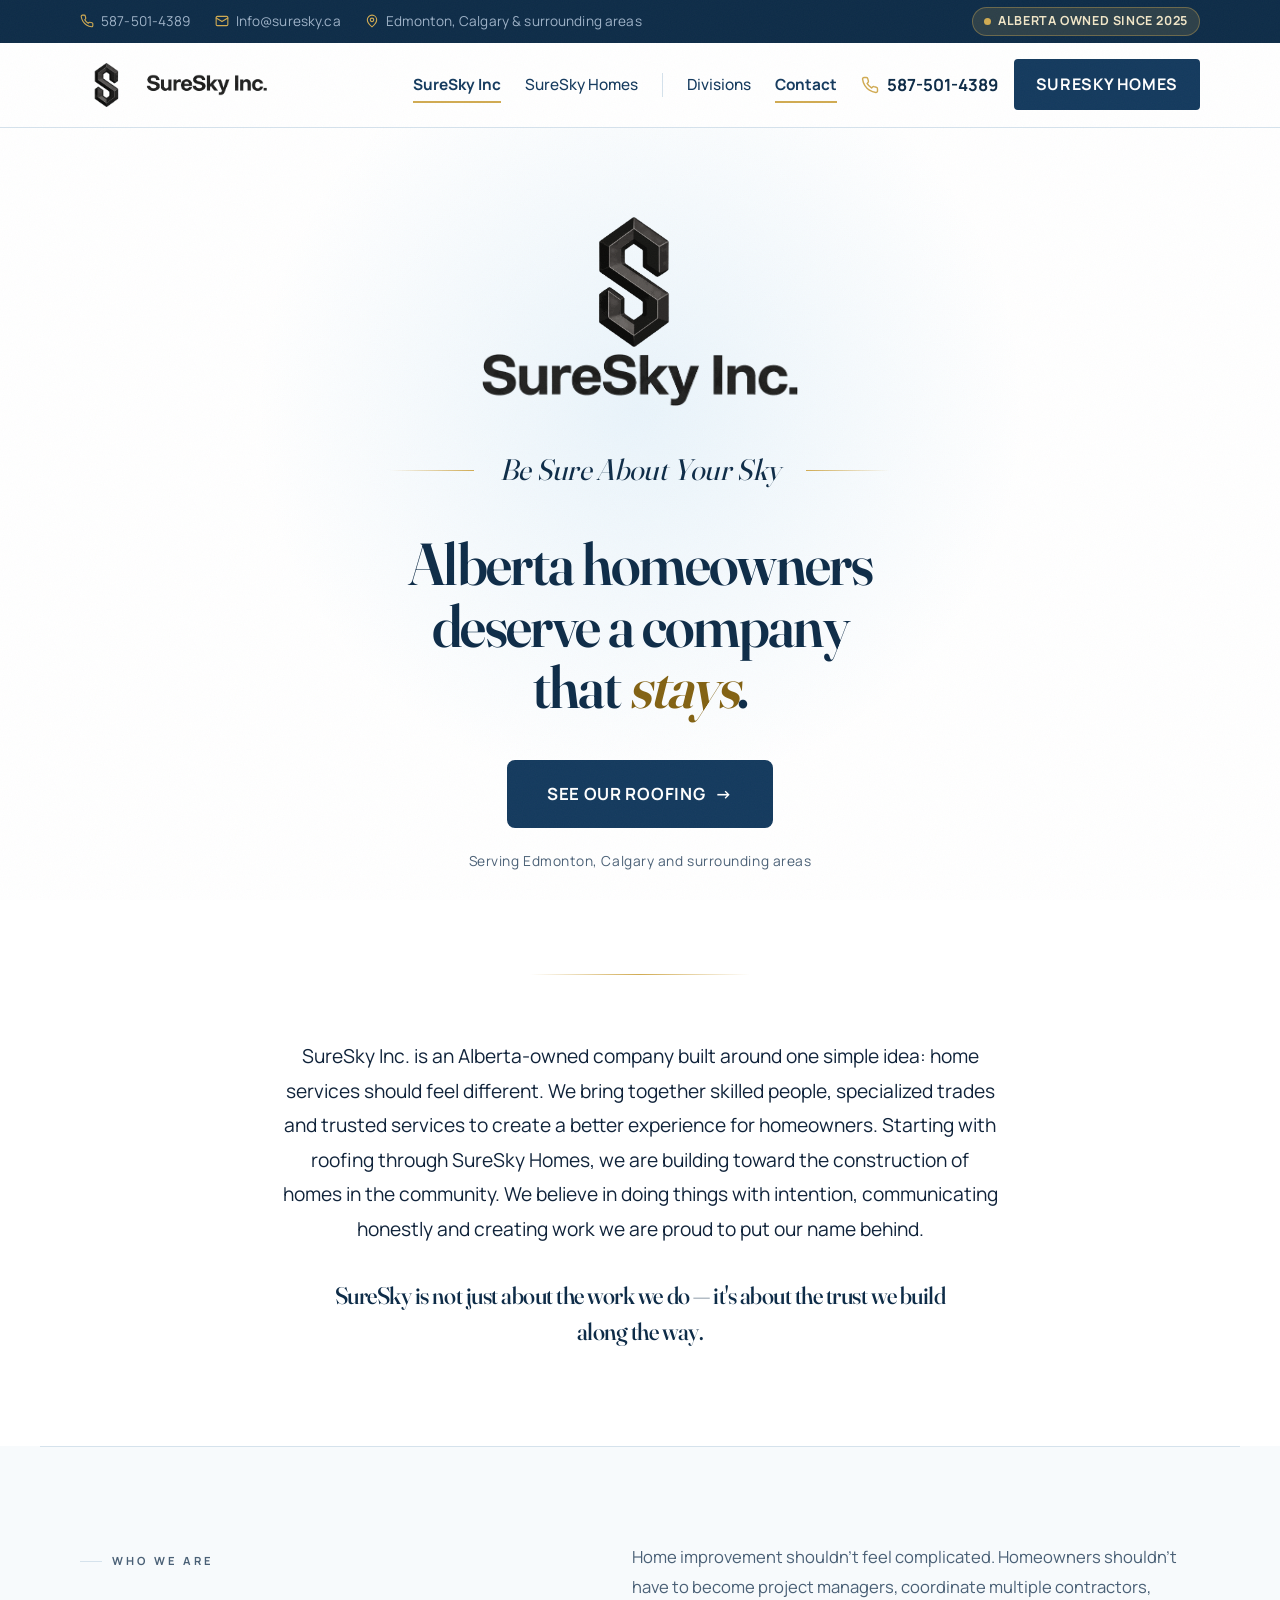
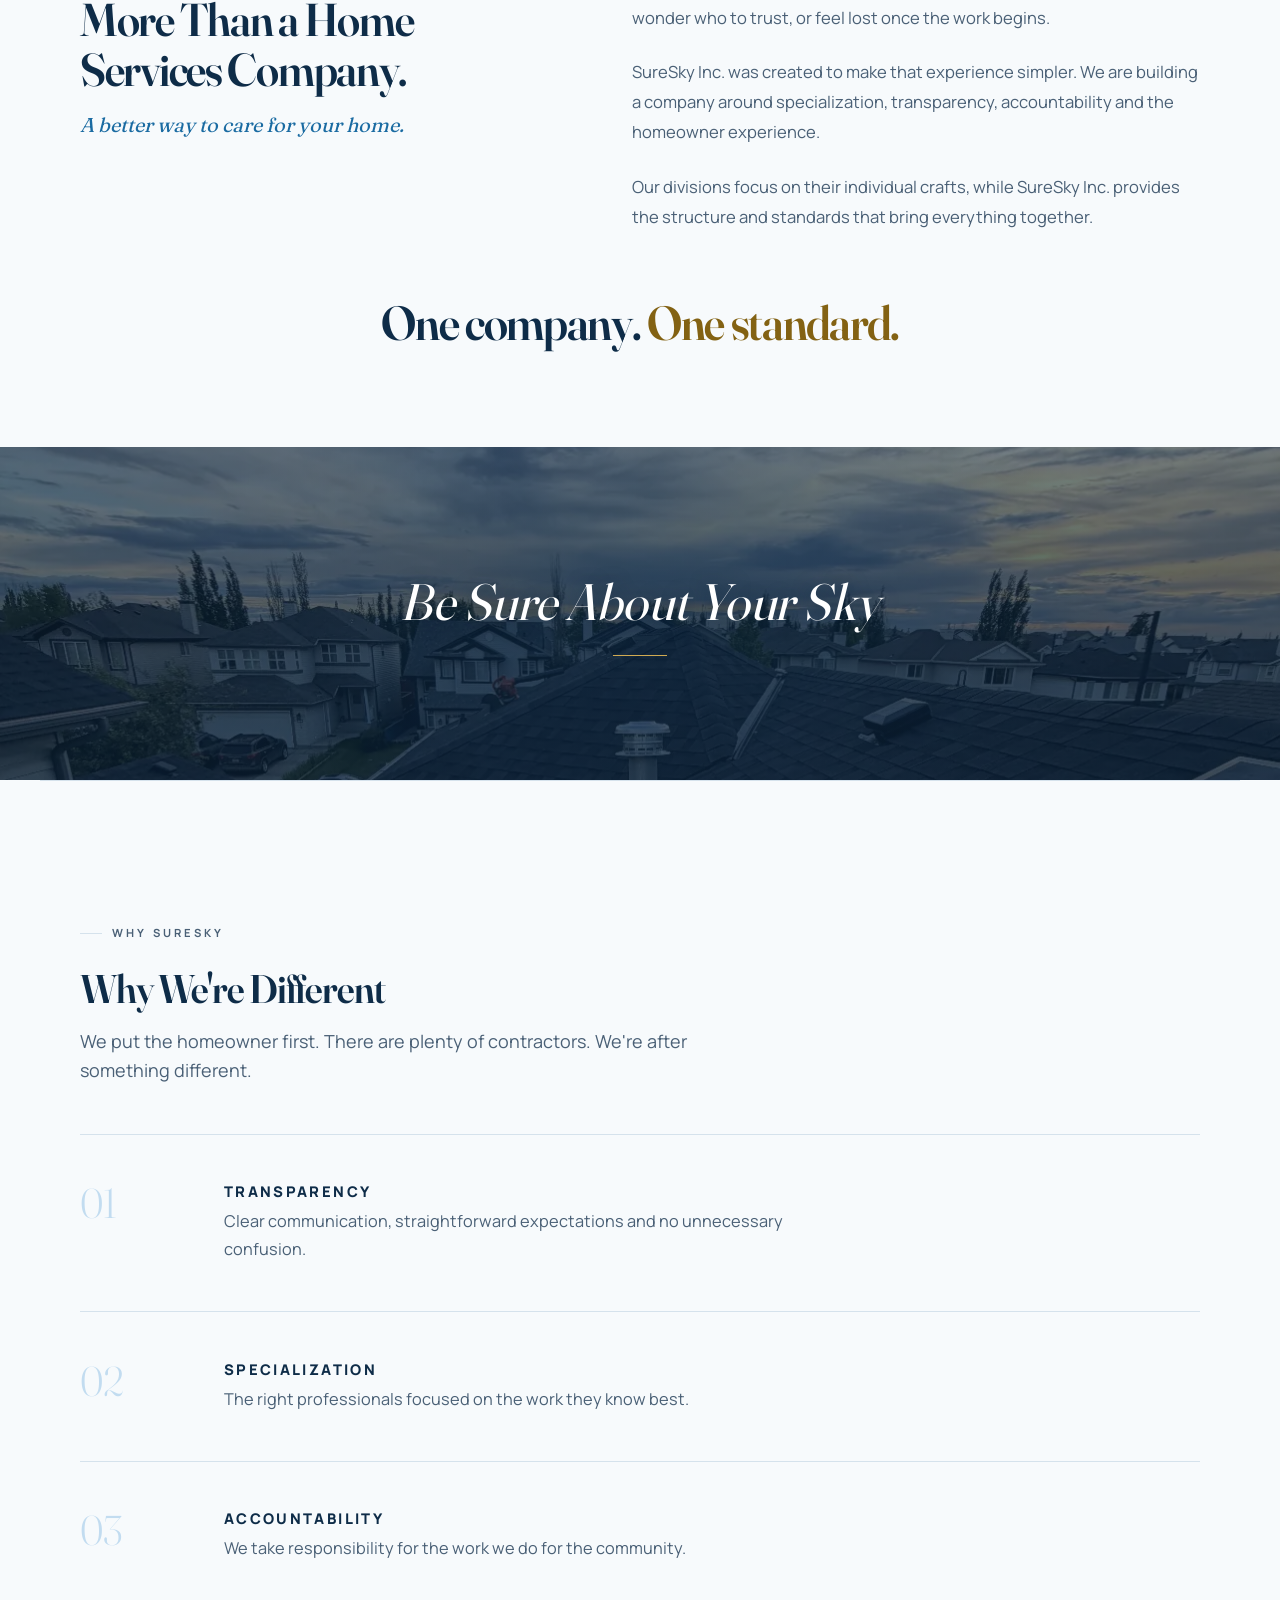
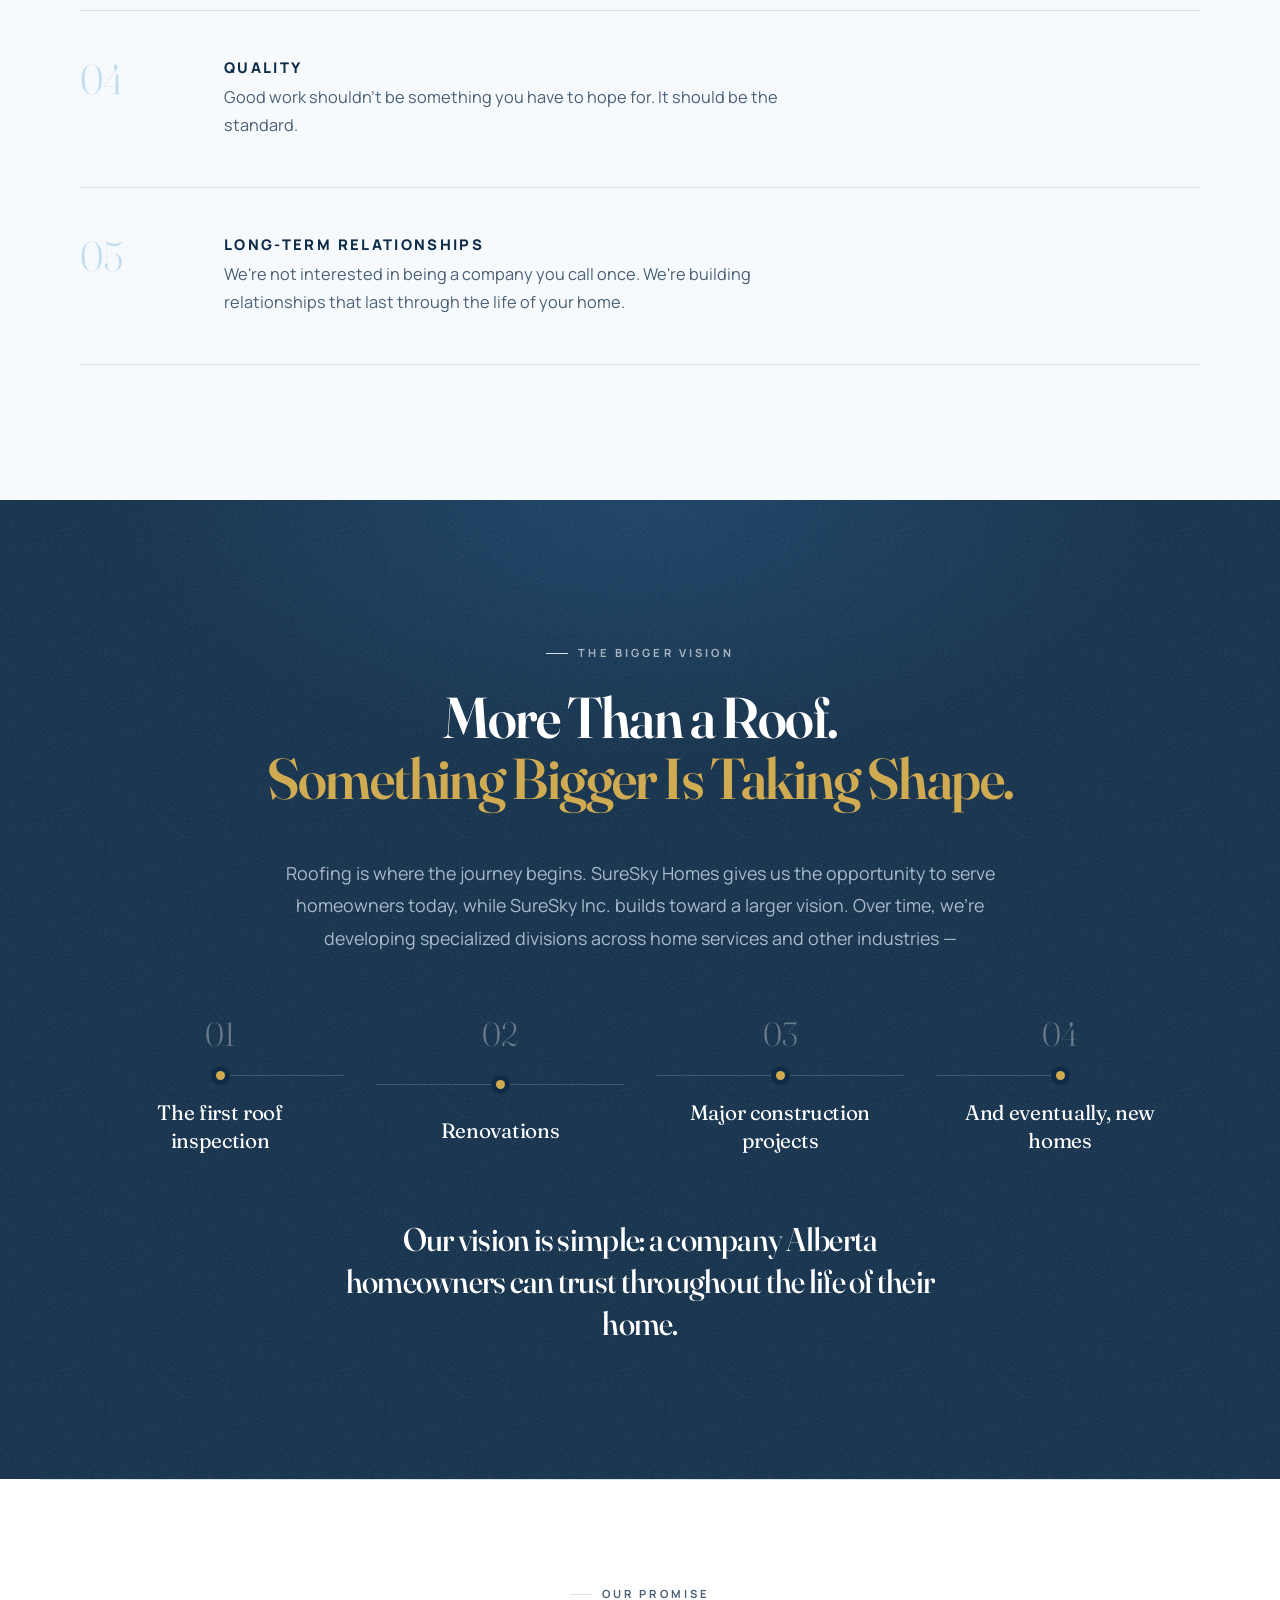
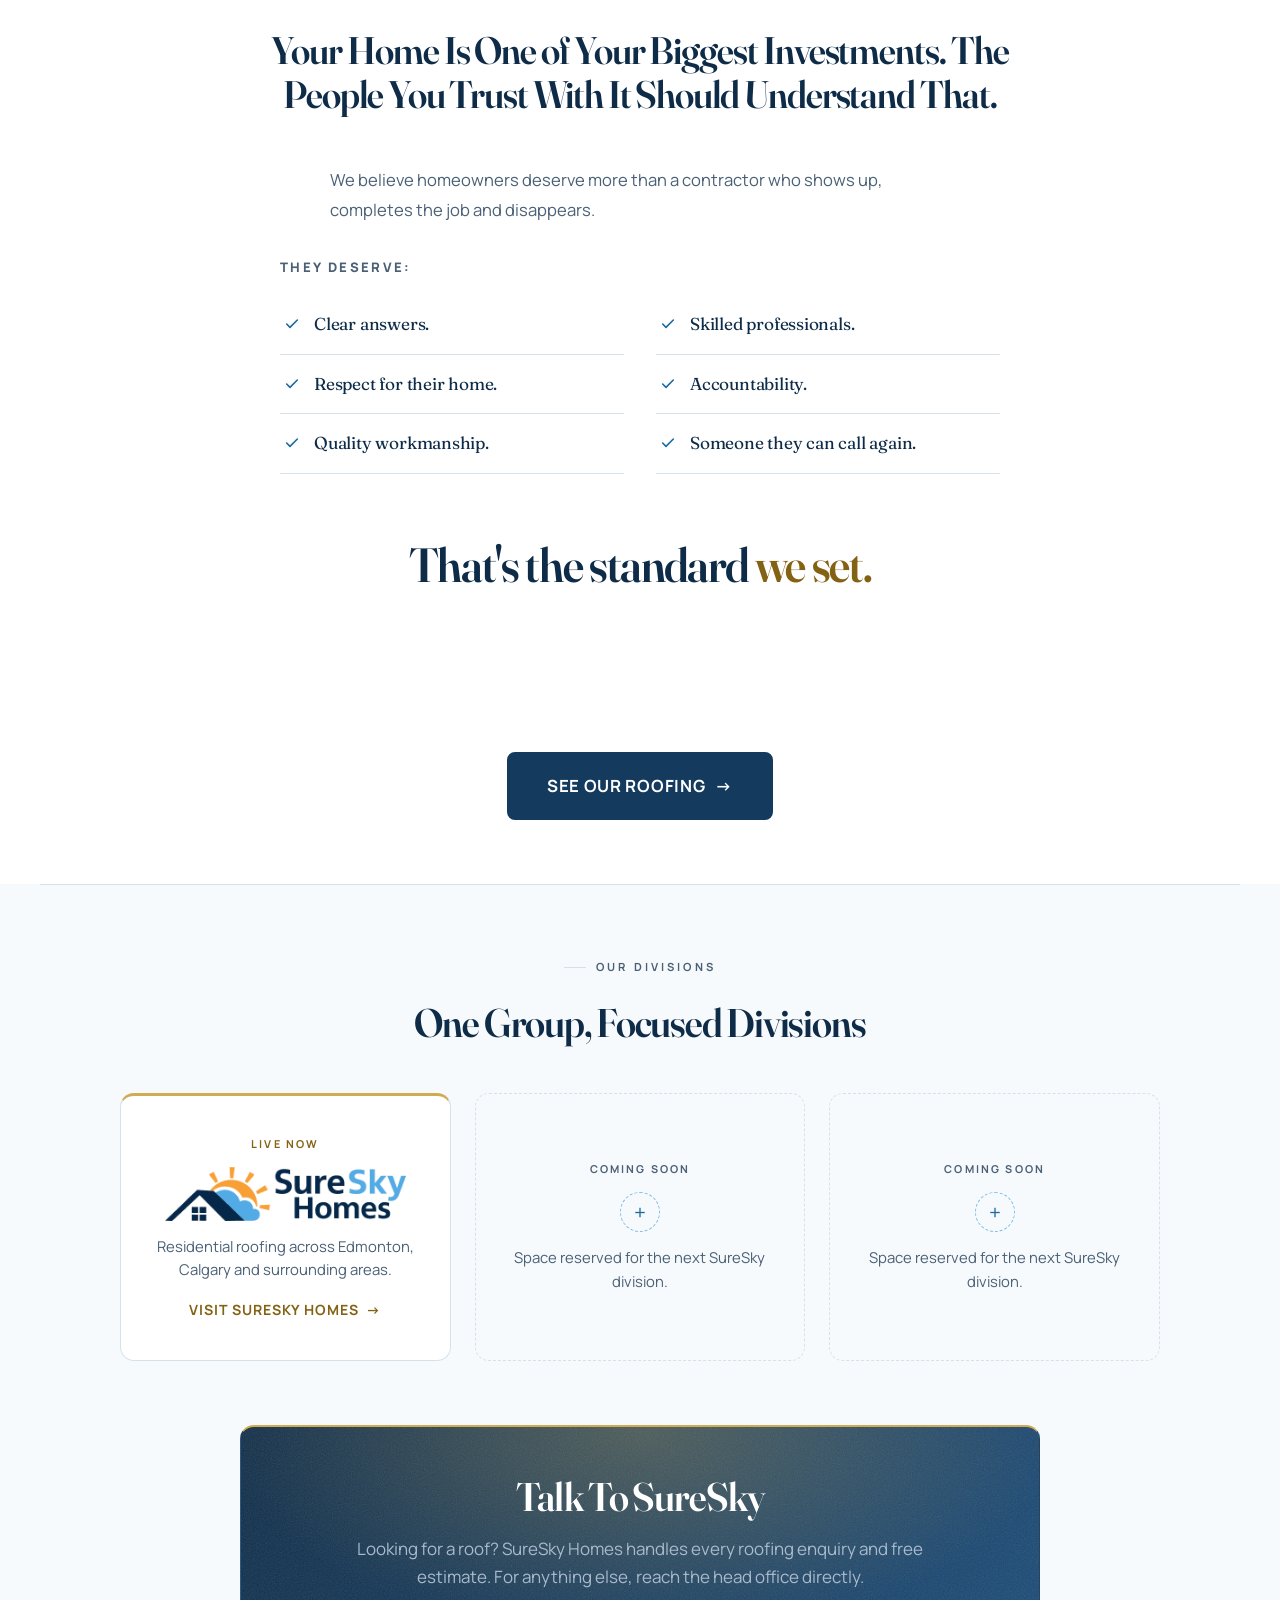
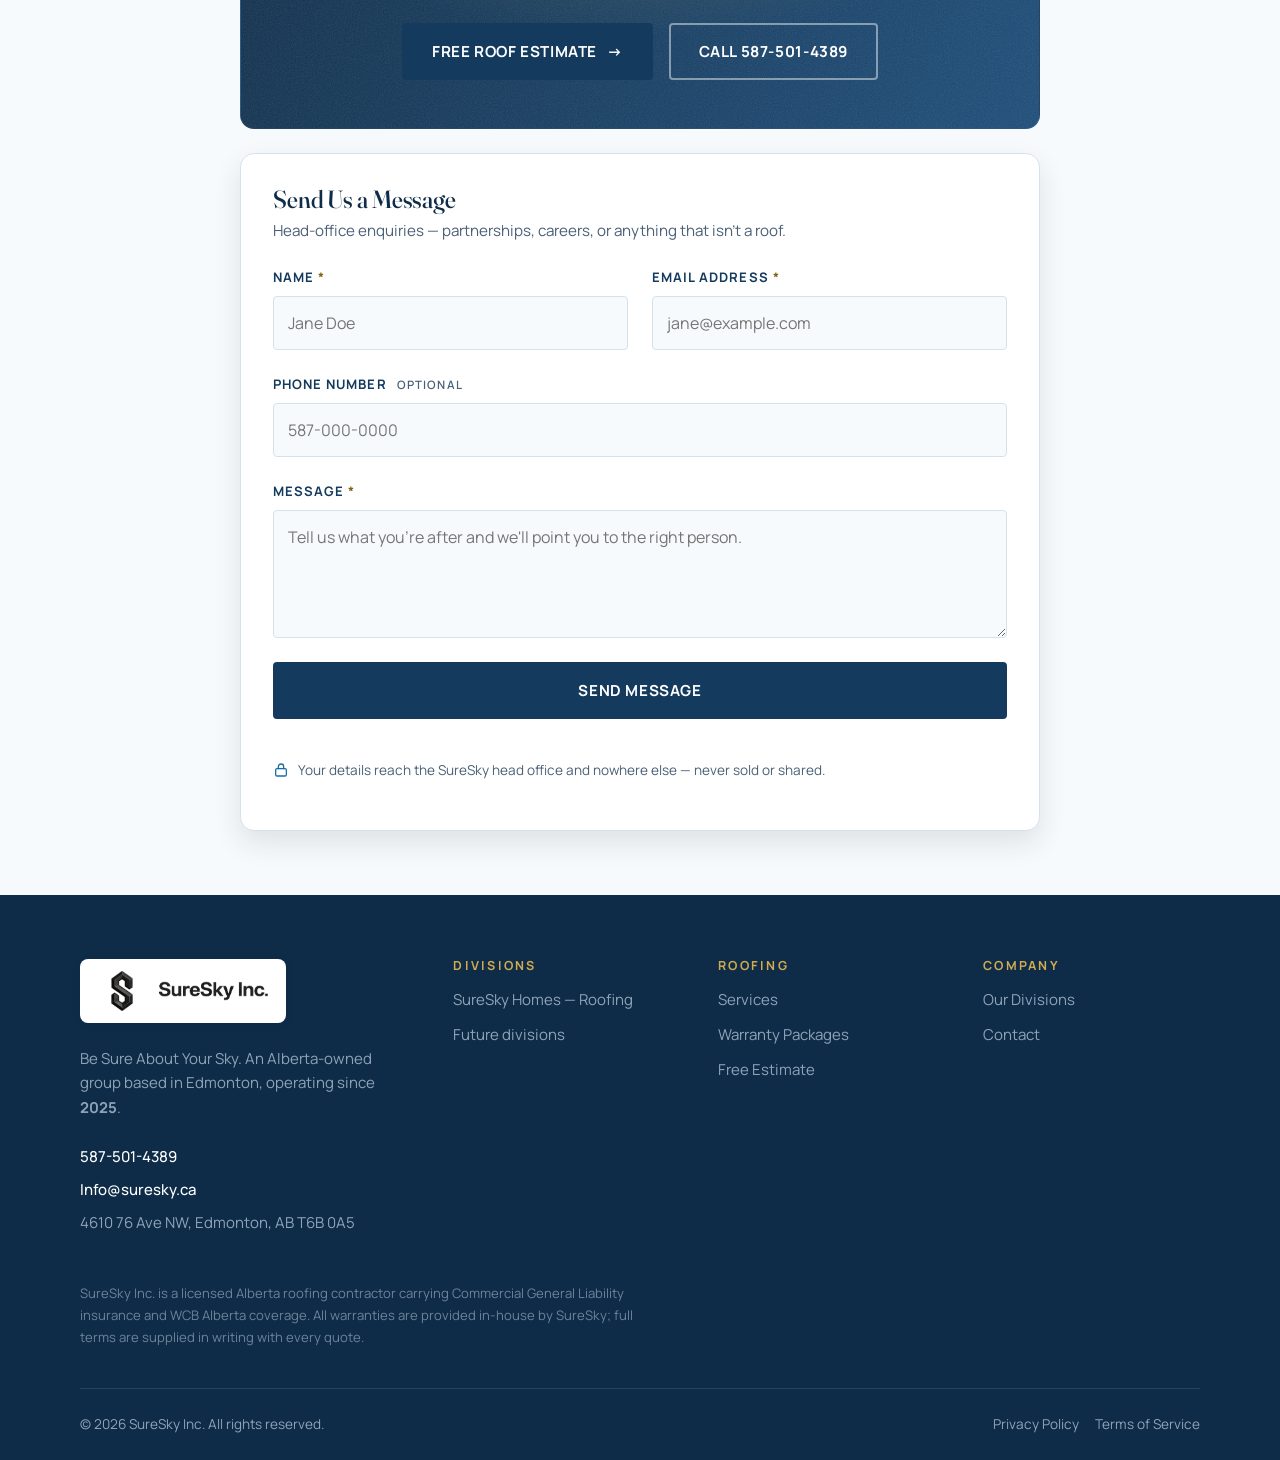
==== index.html @ 5a26cee9 "Add a brand splash on page load A logo that fades in and back out over the top of each page: the Hom" ====
<!DOCTYPE html>
<html lang="en-CA">
<head>
<meta charset="utf-8">
<meta name="viewport" content="width=device-width, initial-scale=1">
<title>SureSky Inc. | Be Sure About Your Sky</title>
<meta name="description" content="SureSky Inc. is an Alberta-owned group based in Edmonton. Our residential roofing division, SureSky Homes, serves Edmonton, Calgary and surrounding areas.">
<meta name="robots" content="index, follow, max-image-preview:large">
<link rel="canonical" href="https://suresky.ca/">

<!-- Open Graph -->
<meta property="og:type" content="website">
<meta property="og:site_name" content="SureSky Inc.">
<meta property="og:title" content="SureSky Inc. | Be Sure About Your Sky">
<meta property="og:description" content="An Alberta-owned group based in Edmonton. Roofing delivered through our division, SureSky Homes.">
<meta property="og:url" content="https://suresky.ca/">
<meta property="og:locale" content="en_CA">
<meta property="og:image" content="https://suresky.ca/assets/og-inc.png">
<meta property="og:image:width" content="1200">
<meta property="og:image:height" content="630">
<meta property="og:image:alt" content="SureSky Inc. — Be Sure About Your Sky">
<meta name="twitter:card" content="summary_large_image">
<meta name="twitter:image" content="https://suresky.ca/assets/og-inc.png">
<meta name="theme-color" content="#143A5E">

<link rel="icon" type="image/png" sizes="32x32" href="assets/favicon-inc-32.png">
<link rel="apple-touch-icon" sizes="180x180" href="assets/favicon-inc-180.png">

<link rel="preload" href="assets/fonts/Manrope-Variable.woff2" as="font" type="font/woff2" crossorigin>
<link rel="preload" href="assets/fonts/Fraunces-Variable.woff2" as="font" type="font/woff2" crossorigin>
<link rel="stylesheet" href="styles.css?v=20260806b">

<script type="application/ld+json">
{
  "@context": "https://schema.org",
  "@type": "Organization",
  "@id": "https://suresky.ca/#organization",
  "name": "SureSky Inc.",
  "alternateName": "SureSky",
  "slogan": "Be Sure About Your Sky",
  "url": "https://suresky.ca/",
  "email": "Info@suresky.ca",
  "telephone": "+1-587-501-4389",
  "foundingDate": "2025",
  "areaServed": { "@type": "State", "name": "Alberta" },
  "address": {
    "@type": "PostalAddress",
    "streetAddress": "4610 76 Ave NW",
    "addressLocality": "Edmonton",
    "addressRegion": "AB",
    "postalCode": "T6B 0A5",
    "addressCountry": "CA"
  },
  "subOrganization": {
    "@type": "RoofingContractor",
    "name": "SureSky Homes",
    "url": "https://suresky.ca/homes.html",
    "description": "Residential roofing division of SureSky Inc., serving Edmonton, Calgary and surrounding areas."
  }
}
</script>
</head>

<body class="page-inc">

<!-- Page splash — white to match the hero this page opens on. CSS-only and
     self-clearing; see "18d. PAGE SPLASH" in styles.css. -->
<div class="splash" aria-hidden="true">
  <img class="splash__logo" src="assets/logo-suresky-inc.png"
       alt="" width="1022" height="240" fetchpriority="high" decoding="async">
</div>

<a class="skip-link" href="#main">Skip to main content</a>

<!-- ============================================================
     ICON SPRITE
     ============================================================ -->
<svg width="0" height="0" style="position:absolute" aria-hidden="true" focusable="false">
  <symbol id="i-phone" viewBox="0 0 24 24" fill="none" stroke="currentColor" stroke-width="1.9" stroke-linecap="round" stroke-linejoin="round"><path d="M22 16.9v3a2 2 0 0 1-2.2 2 19.8 19.8 0 0 1-8.6-3.1 19.5 19.5 0 0 1-6-6A19.8 19.8 0 0 1 2.1 4.2 2 2 0 0 1 4.1 2h3a2 2 0 0 1 2 1.7c.1 1 .4 1.9.7 2.8a2 2 0 0 1-.5 2.1L8.1 9.9a16 16 0 0 0 6 6l1.3-1.3a2 2 0 0 1 2.1-.4c.9.3 1.8.6 2.8.7a2 2 0 0 1 1.7 2z"/></symbol>
  <symbol id="i-mail" viewBox="0 0 24 24" fill="none" stroke="currentColor" stroke-width="1.9" stroke-linecap="round" stroke-linejoin="round"><rect x="2" y="4" width="20" height="16" rx="2"/><path d="m2 7 10 6 10-6"/></symbol>
  <symbol id="i-pin" viewBox="0 0 24 24" fill="none" stroke="currentColor" stroke-width="1.9" stroke-linecap="round" stroke-linejoin="round"><path d="M20 10c0 6-8 12-8 12s-8-6-8-12a8 8 0 0 1 16 0z"/><circle cx="12" cy="10" r="3"/></symbol>
  <symbol id="i-check" viewBox="0 0 24 24" fill="none" stroke="currentColor" stroke-width="2.4" stroke-linecap="round" stroke-linejoin="round"><path d="m20 6-11 11-5-5"/></symbol>
  <symbol id="i-alert" viewBox="0 0 24 24" fill="none" stroke="currentColor" stroke-width="1.9" stroke-linecap="round" stroke-linejoin="round"><path d="M10.3 3.9 1.9 18a2 2 0 0 0 1.7 3h16.8a2 2 0 0 0 1.7-3L13.7 3.9a2 2 0 0 0-3.4 0z"/><path d="M12 9v4M12 17h.01"/></symbol>
  <symbol id="i-lock" viewBox="0 0 24 24" fill="none" stroke="currentColor" stroke-width="1.9" stroke-linecap="round" stroke-linejoin="round"><rect x="4" y="10" width="16" height="11" rx="2"/><path d="M8 10V7a4 4 0 0 1 8 0v3"/></symbol>
</svg>

<!-- ============================================================
     TOP UTILITY BAR
     ============================================================ -->
<div class="topbar">
  <div class="container topbar__inner">
    <div class="topbar__list">
      <a class="topbar__item" href="tel:+15875014389">
        <svg aria-hidden="true"><use href="#i-phone"></use></svg>
        <span>587-501-4389</span>
      </a>
      <a class="topbar__item topbar__item--hours" href="mailto:Info@suresky.ca">
        <svg aria-hidden="true"><use href="#i-mail"></use></svg>
        Info@suresky.ca
      </a>
      <span class="topbar__item topbar__item--areas">
        <svg aria-hidden="true"><use href="#i-pin"></use></svg>
        Edmonton, Calgary &amp; surrounding areas
      </span>
    </div>
    <span class="topbar__badge">
      <span class="topbar__pulse"></span> Alberta Owned Since 2025
    </span>
  </div>
</div>

<!-- ============================================================
     STICKY HEADER — nav kept consistent with SureSky Homes
     ============================================================ -->
<header class="site-header" id="siteHeader">
  <div class="container nav">
    <a class="logo" href="index.html" aria-label="SureSky Inc — back to top">
      <img class="logo__img" src="assets/logo-suresky-inc.png"
           alt="SureSky Inc." width="1022" height="240"
           fetchpriority="high" decoding="async">
    </a>

    <nav class="nav__links" id="navLinks" aria-label="Main">
      <a class="nav__link is-active" href="index.html" aria-current="page">SureSky Inc</a>
      <a class="nav__link" href="homes.html">SureSky Homes</a>
      <span class="nav__divider" aria-hidden="true"></span>
      <a class="nav__link" href="#divisions">Divisions</a>
      <a class="nav__link" href="#contact">Contact</a>
      <a class="btn btn--sm" href="homes.html">SureSky Homes</a>
    </nav>

    <div class="nav__actions">
      <a class="nav__phone" href="tel:+15875014389">
        <svg aria-hidden="true"><use href="#i-phone"></use></svg>
        <span class="nav__phone-label">587-501-4389</span>
      </a>
      <a class="btn btn--sm btn--header" href="homes.html">SureSky Homes</a>
      <button class="nav__toggle" id="navToggle" aria-expanded="false" aria-controls="navLinks" aria-label="Toggle navigation menu">
        <span></span><span></span><span></span>
      </button>
    </div>
  </div>
</header>

<main id="main">

<!-- ============================================================
     HERO — large brand mark, tagline, one focal CTA
     ============================================================ -->
<section class="intro-hero">
  <div class="container intro-hero__inner">

    <span class="intro-hero__lockup">
      <img class="intro-hero__mark" src="assets/logo-suresky-inc-mark.png"
           alt="" width="512" height="393" fetchpriority="high" decoding="async">
      <img class="intro-hero__word" src="assets/logo-suresky-inc-wordmark.png"
           alt="SureSky Inc." width="657" height="110" fetchpriority="high" decoding="async">
    </span>

    <p class="motto"><span class="motto__text">Be Sure About Your Sky</span></p>

    <h1 class="intro-hero__title">Alberta homeowners deserve a company that <em>stays</em>.</h1>

    <p class="intro-hero__cta">
      <a class="btn btn--xl" href="homes.html">
        See Our Roofing
        <span class="btn__arrow" aria-hidden="true">&rarr;</span>
      </a>
    </p>

    <p class="intro-hero__note">Serving Edmonton, Calgary and surrounding areas</p>

  </div>
</section>

<!-- ============================================================
     MISSION — the lead-in statement, straight off the hero
     ============================================================ -->
<section class="section section--snug section--white mission">
  <div class="container container--narrow">
    <p class="mission__text reveal">
      SureSky Inc. is an Alberta-owned company built around one simple idea: home services
      should feel different. We bring together skilled people, specialized trades and trusted
      services to create a better experience for homeowners. Starting with roofing through
      SureSky Homes, we are building toward the construction of homes in the community. We
      believe in doing things with intention, communicating honestly and creating work we are
      proud to put our name behind.
    </p>
    <p class="mission__close reveal">
      SureSky is not just about the work we do — it's about the trust we build along the way.
    </p>
  </div>
</section>

<!-- ============================================================
     WHO WE ARE
     ============================================================ -->
<section class="section section--rule" id="about">
  <div class="container">

    <div class="split reveal">
      <div class="split__lead">
        <p class="eyebrow">Who We Are</p>
        <h2 class="dtitle">More Than a Home Services Company.</h2>
        <p class="split__sub">A better way to care for your home.</p>
      </div>

      <div class="split__body">
        <p>
          Home improvement shouldn't feel complicated. Homeowners shouldn't have to become
          project managers, coordinate multiple contractors, wonder who to trust, or feel lost
          once the work begins.
        </p>
        <p>
          SureSky Inc. was created to make that experience simpler. We are building a company
          around specialization, transparency, accountability and the homeowner experience.
        </p>
        <p>
          Our divisions focus on their individual crafts, while SureSky Inc. provides the
          structure and standards that bring everything together.
        </p>
      </div>
    </div>

    <p class="statement reveal">One company. <em>One standard.</em></p>
  </div>
</section>

<!-- ============================================================
     SKY BAND — full-bleed roofline photograph carrying the motto a second
     time. The navy veil over it both holds the motto legible and pulls the
     image into the site palette.
     ============================================================ -->
<section class="skyband" aria-labelledby="skyband-motto">
  <picture>
    <source srcset="assets/hero-roofline.webp" type="image/webp">
    <img class="skyband__img" src="assets/hero-roofline.jpg"
         alt="Asphalt shingle rooflines across an Alberta neighbourhood at sunset"
         width="1284" height="600" loading="lazy" decoding="async">
  </picture>
  <div class="skyband__veil" aria-hidden="true"></div>
  <p class="skyband__motto" id="skyband-motto">
    <span class="signature">Be Sure About Your Sky</span>
  </p>
</section>

<!-- ============================================================
     WHY SURESKY — five values as a numbered editorial list
     ============================================================ -->
<section class="section section--rule section--airy" id="why">
  <div class="container">
    <div class="section-head reveal">
      <p class="eyebrow">Why SureSky</p>
      <h2 class="dtitle">Why We're Different</h2>
      <p class="lead">
        We put the homeowner first. There are plenty of contractors. We're after something
        different.
      </p>
    </div>

    <ol class="vlist">
      <li class="vitem reveal">
        <span class="vitem__num" aria-hidden="true">01</span>
        <div class="vitem__body">
          <h3>Transparency</h3>
          <p>Clear communication, straightforward expectations and no unnecessary confusion.</p>
        </div>
      </li>
      <li class="vitem reveal">
        <span class="vitem__num" aria-hidden="true">02</span>
        <div class="vitem__body">
          <h3>Specialization</h3>
          <p>The right professionals focused on the work they know best.</p>
        </div>
      </li>
      <li class="vitem reveal">
        <span class="vitem__num" aria-hidden="true">03</span>
        <div class="vitem__body">
          <h3>Accountability</h3>
          <p>We take responsibility for the work we do for the community.</p>
        </div>
      </li>
      <li class="vitem reveal">
        <span class="vitem__num" aria-hidden="true">04</span>
        <div class="vitem__body">
          <h3>Quality</h3>
          <p>Good work shouldn't be something you have to hope for. It should be the standard.</p>
        </div>
      </li>
      <li class="vitem reveal">
        <span class="vitem__num" aria-hidden="true">05</span>
        <div class="vitem__body">
          <h3>Long-Term Relationships</h3>
          <p>
            We're not interested in being a company you call once. We're building relationships
            that last through the life of your home.
          </p>
        </div>
      </li>
    </ol>
  </div>
</section>

<!-- ============================================================
     THE BIGGER VISION — the standout band on the page
     ============================================================ -->
<section class="section section--dark section--airy vision" id="vision">
  <div class="container">
    <div class="section-head section-head--center reveal">
      <p class="eyebrow">The Bigger Vision</p>
      <h2 class="vision__title">More Than a Roof.<br><em>Something Bigger Is Taking Shape.</em></h2>
    </div>

    <p class="vision__lead reveal">
      Roofing is where the journey begins. SureSky Homes gives us the opportunity to serve
      homeowners today, while SureSky Inc. builds toward a larger vision. Over time, we're
      developing specialized divisions across home services and other industries —
    </p>

    <ol class="track reveal">
      <li class="track__stop">
        <span class="track__num" aria-hidden="true">01</span>
        <span class="track__rail" aria-hidden="true"><span class="track__dot"></span></span>
        <span class="track__label">The first roof inspection</span>
      </li>
      <li class="track__stop">
        <span class="track__num" aria-hidden="true">02</span>
        <span class="track__rail" aria-hidden="true"><span class="track__dot"></span></span>
        <span class="track__label">Renovations</span>
      </li>
      <li class="track__stop">
        <span class="track__num" aria-hidden="true">03</span>
        <span class="track__rail" aria-hidden="true"><span class="track__dot"></span></span>
        <span class="track__label">Major construction projects</span>
      </li>
      <li class="track__stop">
        <span class="track__num" aria-hidden="true">04</span>
        <span class="track__rail" aria-hidden="true"><span class="track__dot"></span></span>
        <span class="track__label">And eventually, new homes</span>
      </li>
    </ol>

    <p class="vision__close reveal">
      Our vision is simple: a company Alberta homeowners can trust throughout the life of
      their home.
    </p>
  </div>
</section>

<!-- ============================================================
     OUR PROMISE
     ============================================================ -->
<section class="section section--white section--rule" id="promise">
  <div class="container container--narrow">
    <div class="section-head section-head--center reveal">
      <p class="eyebrow">Our Promise</p>
      <h2 class="promise__title">
        Your Home Is One of Your Biggest Investments. The People You Trust With It Should
        Understand That.
      </h2>
    </div>

    <p class="prose prose--single reveal">
      We believe homeowners deserve more than a contractor who shows up, completes the job and
      disappears.
    </p>

    <p class="promise__kicker reveal">They deserve:</p>
    <ul class="promise-list reveal">
      <li><svg aria-hidden="true"><use href="#i-check"></use></svg>Clear answers.</li>
      <li><svg aria-hidden="true"><use href="#i-check"></use></svg>Skilled professionals.</li>
      <li><svg aria-hidden="true"><use href="#i-check"></use></svg>Respect for their home.</li>
      <li><svg aria-hidden="true"><use href="#i-check"></use></svg>Accountability.</li>
      <li><svg aria-hidden="true"><use href="#i-check"></use></svg>Quality workmanship.</li>
      <li><svg aria-hidden="true"><use href="#i-check"></use></svg>Someone they can call again.</li>
    </ul>

    <p class="statement reveal">That's the standard <em>we set.</em></p>
  </div>
</section>

<!-- ============================================================
     SECONDARY CTA — mirrors the hero button
     ============================================================ -->
<section class="section section--tight section--white">
  <div class="container container--narrow">
    <p class="endcta reveal">
      <a class="btn btn--xl" href="homes.html">
        See Our Roofing
        <span class="btn__arrow" aria-hidden="true">&rarr;</span>
      </a>
    </p>
  </div>
</section>

<!-- ============================================================
     OUR DIVISIONS — one live, room reserved for more
     ============================================================ -->
<section class="section section--tight section--rule" id="divisions">
  <div class="container">
    <div class="section-head section-head--center reveal">
      <p class="eyebrow">Our Divisions</p>
      <h2>One Group, Focused Divisions</h2>
    </div>

    <div class="dgrid reveal">

      <a class="dcard dcard--live" href="homes.html">
        <span class="dcard__status">Live now</span>
        <h3 class="dcard__title">
          <img class="dcard__logo" src="assets/logo-suresky-homes.png?v=20260804c"
               alt="SureSky Homes" width="1072" height="240" loading="lazy" decoding="async">
        </h3>
        <p class="dcard__desc">Residential roofing across Edmonton, Calgary and surrounding areas.</p>
        <span class="tlink">Visit SureSky Homes</span>
      </a>

      <!-- PLACEHOLDER: future_division — replace when a second division launches -->
      <div class="dcard dcard--soon" data-placeholder="future_division">
        <span class="dcard__status">Coming soon</span>
        <span class="dcard__plus" aria-hidden="true">+</span>
        <p class="dcard__desc">Space reserved for the next SureSky division.</p>
      </div>

      <!-- PLACEHOLDER: future_division -->
      <div class="dcard dcard--soon" data-placeholder="future_division">
        <span class="dcard__status">Coming soon</span>
        <span class="dcard__plus" aria-hidden="true">+</span>
        <p class="dcard__desc">Space reserved for the next SureSky division.</p>
      </div>

    </div>
  </div>
</section>

<!-- ============================================================
     CONTACT — brief, routes roofing enquiries to SureSky Homes
     ============================================================ -->
<section class="section section--tight" id="contact">
  <div class="container container--narrow">
    <div class="cta-band reveal">
      <h2>Talk To SureSky</h2>
      <!-- PLACEHOLDER: contact_intro -->
      <p data-placeholder="contact_intro">
        Looking for a roof? SureSky Homes handles every roofing enquiry and free estimate.
        For anything else, reach the head office directly.
      </p>
      <div class="cta-band__btns">
        <a class="btn" href="homes.html#estimate">
          Free Roof Estimate
          <span class="btn__arrow" aria-hidden="true">→</span>
        </a>
        <a class="btn btn--onDark" href="tel:+15875014389">Call 587-501-4389</a>
      </div>
    </div>

    <div class="form-card reveal">
      <h3 class="form-card__title">Send Us a Message</h3>
      <p class="form-card__sub">
        Head-office enquiries — partnerships, careers, or anything that isn't a roof.
      </p>

      <!-- LIVE FORM — shares the Formspree endpoint and the fetch() handler in
           script.js with the Homes estimate form; the two are told apart by
           their _subject. `data-endpoint` is what switches the live handler on.
           The action/method below are a no-JS fallback only. -->
      <form class="form-grid" id="incForm" novalidate
            action="https://formspree.io/f/moeaaala" method="POST"
            data-endpoint="https://formspree.io/f/moeaaala"
            data-success-title="Thanks — SureSky will be in touch shortly."
            data-success-body="We reply to head-office enquiries within one business day.">

        <div class="form-grid form-grid--2" style="padding:0">
          <div class="field">
            <label for="c-name">Name <span class="req" aria-hidden="true">*</span></label>
            <input type="text" id="c-name" name="name" autocomplete="name" required placeholder="Jane Doe">
            <span class="field__error" id="err-c-name">Please enter your name.</span>
          </div>

          <div class="field">
            <label for="c-email">Email Address <span class="req" aria-hidden="true">*</span></label>
            <input type="email" id="c-email" name="email" autocomplete="email" required placeholder="jane@example.com">
            <span class="field__error" id="err-c-email">Please enter an email we can reply to.</span>
          </div>
        </div>

        <div class="field">
          <label for="c-phone">Phone Number <span class="field__opt">optional</span></label>
          <input type="tel" id="c-phone" name="phone" autocomplete="tel" placeholder="587-000-0000">
          <span class="field__error" id="err-c-phone">That doesn't look like a phone number we can reach.</span>
        </div>

        <div class="field">
          <label for="c-message">Message <span class="req" aria-hidden="true">*</span></label>
          <textarea id="c-message" name="message" required placeholder="Tell us what you're after and we'll point you to the right person."></textarea>
          <span class="field__error" id="err-c-message">Please tell us a little about your enquiry.</span>
        </div>

        <!-- Formspree honeypot — bots fill this, humans never see it. -->
        <div style="position:absolute;left:-9999px" aria-hidden="true">
          <label for="c-gotcha">Company</label>
          <input type="text" id="c-gotcha" name="_gotcha" tabindex="-1" autocomplete="off">
        </div>

        <!-- Formspree meta. _replyto is filled from the email field on submit.
             The recipient lives in the Formspree dashboard, never here. -->
        <input type="hidden" name="_subject" value="New Inquiry — SureSky Inc Website">
        <input type="hidden" name="_replyto" id="c-replyto">

        <button class="btn btn--block" type="submit" id="incSubmit">Send Message</button>

        <p class="form-note">
          <svg aria-hidden="true"><use href="#i-lock"></use></svg>
          <span>Your details reach the SureSky head office and nowhere else — never sold or shared.</span>
        </p>

        <!-- Success / error message. Text is set by script.js on submit. -->
        <div class="form-status" id="incFormStatus" role="status" aria-live="polite" tabindex="-1">
          <svg aria-hidden="true"><use href="#i-check"></use></svg>
          <span class="form-status__text"></span>
        </div>
      </form>
    </div>
  </div>
</section>

</main>

<!-- ============================================================
     FOOTER
     ============================================================ -->
<footer class="footer">
  <div class="container">
    <div class="footer__grid">

      <div>
        <a class="logo logo--chip" href="index.html" aria-label="SureSky Inc — back to top">
          <img class="logo__img" src="assets/logo-suresky-inc.png"
               alt="SureSky Inc." width="1022" height="240" loading="lazy" decoding="async">
        </a>
        <p class="footer__about">
          Be Sure About Your Sky. An Alberta-owned group based in Edmonton, operating since
          <strong>2025</strong>.
        </p>
        <div class="footer__contact">
          <a href="tel:+15875014389">587-501-4389</a>
          <a href="mailto:Info@suresky.ca">Info@suresky.ca</a>
          <span>4610 76 Ave NW, Edmonton, AB T6B 0A5</span>
        </div>
      </div>

      <div>
        <h4>Divisions</h4>
        <ul>
          <li><a href="homes.html">SureSky Homes — Roofing</a></li>
          <li><a href="#divisions">Future divisions</a></li>
        </ul>
      </div>

      <div>
        <h4>Roofing</h4>
        <ul>
          <li><a href="homes.html#services">Services</a></li>
          <li><a href="homes.html#warranty">Warranty Packages</a></li>
          <li><a href="homes.html#estimate">Free Estimate</a></li>
        </ul>
      </div>

      <div>
        <h4>Company</h4>
        <ul>
          <li><a href="#divisions">Our Divisions</a></li>
          <li><a href="#contact">Contact</a></li>
        </ul>
      </div>

    </div>

    <p class="footer__note">
      SureSky Inc. is a licensed Alberta roofing contractor carrying Commercial General Liability
      insurance and WCB Alberta coverage. All warranties are provided in-house by SureSky; full
      terms are supplied in writing with every quote.
    </p>

    <div class="footer__bottom">
      <span>&copy; <span id="year">2026</span> SureSky Inc. All rights reserved.</span>
      <span class="footer__legal">
        <a href="#">Privacy Policy</a>
        <a href="#">Terms of Service</a>
      </span>
    </div>
  </div>
</footer>

<script src="script.js?v=20260806b" defer></script>
</body>
</html>
---- styles.css ----
/* ==========================================================================
   SureSky Inc. / SureSky Homes — Design System
   Aesthetic: Industrial Editorial  ·  Pattern: Trust-First + Local Authority
   Palette:   Navy (structure) · Orange (action) · Sky blue (support)
   Type:      Manrope (self-hosted variable, 200-800)
   ========================================================================== */

/* --------------------------------------------------------------------------
   0. FONTS — both self-hosted variable, no CDN
   Manrope  — body, UI, labels (weights 200–800, 53 KB)
   Fraunces — display only: H1, section headlines, statement lines (67 KB)
              Two axes: wght 300–900 and opsz 9–144. Its DEFAULT instance is
              wght 900 / opsz 9, so anything using it must set font-weight
              explicitly or it lands at black. Optical size is driven up on
              large headlines for the high-contrast, editorial cut.
   SIL Open Font License — see assets/fonts/OFL-Manrope.txt and OFL-Fraunces.txt
   -------------------------------------------------------------------------- */
@font-face {
  font-family: "Manrope";
  src: url("assets/fonts/Manrope-Variable.woff2") format("woff2-variations"),
       url("assets/fonts/Manrope-Variable.woff2") format("woff2");
  font-weight: 200 800;
  font-style: normal;
  font-display: swap;
}
@font-face {
  font-family: "Fraunces";
  src: url("assets/fonts/Fraunces-Variable.woff2") format("woff2-variations"),
       url("assets/fonts/Fraunces-Variable.woff2") format("woff2");
  font-weight: 300 900;
  font-style: normal;
  font-display: swap;
}

/* --------------------------------------------------------------------------
   1. TOKENS
   -------------------------------------------------------------------------- */
:root {
  /* ====================================================================
     BRAND TOKENS — sampled from the two logo files. Source of truth.
     ==================================================================== */
  --navy:        #143A5E;  /* deep navy — headings, dark sections, footer */
  --navy-deep:   #0E2C48;  /* darker navy — gradients / footer base       */
  --sky:         #58A8DD;  /* light/sky blue — secondary accents          */
  --sky-soft:    #D3E4F2;  /* pale blue — section tints, cards            */
  --orange:      #F4A428;  /* sun orange — lives in the Homes logo mark   */
  --orange-deep: #E08E12;
  --ink:         #10233A;  /* near-black navy — body text                 */
  --white:       #FFFFFF;

  /* SureSky Inc. (parent brand) — charcoal monogram palette */
  --charcoal:    #1F1F1F;
  --charcoal-2:  #34343A;

  /* --------------------------------------------------------------------
     AA-SAFE TEXT VARIANTS
     --sky, --orange and --gold are all light enough that WHITE text on
     them fails WCAG AA. --ink passes on sky (6.1:1) and orange (7.7:1),
     so --ink is the text colour on those fills. These darkened variants
     are for the same hues used AS TEXT on a light background, where the
     raw brand colours also fail.
     -------------------------------------------------------------------- */
  --orange-ink: #8F5608;  /* orange as text on light — 6.0:1 on paper  */
  --sky-ink:    #1A6BA2;  /* sky as text/link on light — 5.7:1 white, 4.7:1 on tints */

  /* Brand gold — sampled from the Premium warranty shield (#D1AB52).
     Fails AA as text on light (2.2:1), so --gold-ink is the text variant. */
  --gold:      #D1AB52;
  --gold-ink:  #836213;   /* 5.6:1 on white, 4.7:1 on tints */
  --gold-soft: #F1E6C8;

  /* Semantic accent — re-pointed per page so colour is one knob, not 40 rules.
     Default (SureSky Homes) is sky-led: navy + sky + white dominate and gold
     is reserved for the Premium warranty card only. */
  --accent:         var(--sky-500);
  --accent-on-dark: var(--sky-400);
  --accent-ink:     var(--sky-ink);
  --accent-soft:    var(--sky-200);
  --accent-rgb:     88, 168, 221;

  /* Primary CTA — solid blue, white label. #2178B8 is the one blue that
     clears BOTH constraints: white text at 4.73:1 (AA) and 3.02:1 against
     the navy hero it sits on, so the button never sinks into the background. */
  --cta:       #2178B8;
  --cta-hover: #1B6699;
  --cta-text:  var(--white);
  --cta-glow:  rgba(33, 120, 184, .45);

  /* Form feedback — both AA on white (5.3:1 and 6.0:1) */
  --ok:    #0F7B4F;
  --error: #C62828;

  /* --------------------------------------------------------------------
     DERIVED SCALE — every step resolves to a brand token above
     -------------------------------------------------------------------- */
  --navy-900: var(--navy-deep);
  --navy-800: var(--navy);
  --navy-700: #1B4C79;
  --navy-600: #2A6392;
  --navy-500: #3B7BAF;

  --sky-600: var(--sky-ink);
  --sky-500: var(--sky);
  --sky-400: #7FBCE6;
  --sky-200: #C2DCF0;
  --sky-050: #F0F7FC;

  /* Neutrals — cooled to sit with the logo blues */
  --paper: #F7FAFC;
  --paper-2: #DFEBF5;
  --line: #D5E2EC;
  --ink-soft: #4A6076;

  /* Semantic */
  --bg: var(--paper);
  --text: var(--ink);
  --text-soft: var(--ink-soft);
  --logo-chip: var(--white);

  /* Spacing — 8px grid */
  --s-1: 8px;
  --s-2: 16px;
  --s-3: 24px;
  --s-4: 32px;
  --s-5: 48px;
  --s-6: 64px;
  --s-7: 96px;
  --s-8: 128px;

  /* Radii — restrained, industrial */
  --r-sm: 4px;
  --r-md: 8px;
  --r-lg: 14px;

  /* Elevation */
  --shadow-sm: 0 2px 8px rgba(16, 35, 58, .07);
  --shadow-md: 0 12px 28px rgba(16, 35, 58, .11);
  --shadow-lg: 0 24px 56px rgba(16, 35, 58, .17);

  /* Motion */
  --ease: cubic-bezier(.4, 0, .2, 1);
  --fast: 180ms;
  --nav-t: 280ms;          /* nav colour transition */
  --base: 240ms;
  --slow: 300ms;
  /* One duration for every interactive hover on the Inc page, so the whole
     surface responds at the same speed rather than at four different ones. */
  --hover-t: 250ms;

  /* Type */
  --font: "Manrope", system-ui, -apple-system, "Segoe UI", Roboto, Helvetica, Arial, sans-serif;
  --font-display: var(--font);
  /* Editorial serif. Applied ONLY to major headlines on .page-inc — the Homes
     page keeps its all-Manrope industrial voice untouched. */
  --font-serif: "Fraunces", "Iowan Old Style", Georgia, "Times New Roman", serif;

  /* Layout */
  --container: 1200px;
  --gutter: 20px;
  --header-h: 74px;
}

/* --------------------------------------------------------------------------
   PER-BRAND THEME
   homes.html uses the :root palette: navy + sky + white dominate, with gold
   held back for the Premium warranty card alone.
   index.html is the parent-brand front door: white + blue with gold as the
   accent, and a navy primary CTA so it reads distinctly from Homes.
   -------------------------------------------------------------------------- */
/* homes.html — the roofing brand uses the :root palette unchanged.
   The class is a styling hook so the theme is explicit in the markup. */
.page-homes { /* navy + sky + white, as defined in :root */ }

/* No gold in the Homes UI at all — the only gold on the page is the artwork
   inside the Premium warranty badge itself. Card chrome follows the blue. */

.page-inc {
  /* Gold accent, navy primary CTA, and a lighter, airier surface set. */
  --accent:         var(--gold);
  --accent-on-dark: var(--gold);
  --accent-ink:     var(--gold-ink);
  --accent-soft:    var(--gold-soft);
  --accent-rgb:     209, 171, 82;

  --cta:       var(--navy-800);
  --cta-hover: var(--navy-900);
  --cta-text:  var(--white);
  --cta-glow:  rgba(20, 58, 94, .34);

  --paper-2: #EEF4FA;
  --sky-050: #F4F9FD;
  --logo-chip: var(--white);
}

/* --------------------------------------------------------------------------
   2. RESET & BASE
   -------------------------------------------------------------------------- */
*, *::before, *::after { box-sizing: border-box; }

html {
  scroll-behavior: smooth;
  scroll-padding-top: 16px;   /* nothing is pinned over the content */
  -webkit-text-size-adjust: 100%;
}

body {
  margin: 0;
  background: var(--bg);
  color: var(--text);
  font-family: var(--font);
  font-size: 17px;
  line-height: 1.65;
  -webkit-font-smoothing: antialiased;
  overflow-x: hidden;
}

body.nav-open { overflow: hidden; }

img, svg { max-width: 100%; display: block; }
a { color: inherit; text-decoration: none; }
button { font: inherit; color: inherit; }

h1, h2, h3, h4, .display {
  font-family: var(--font-display);
  font-weight: 700;
  line-height: 1.1;
  letter-spacing: -.022em;
  color: var(--navy-900);
  margin: 0 0 var(--s-2);
  text-wrap: balance;
}

h1 { font-size: clamp(2rem, 4.6vw, 3.4rem); font-weight: 800; text-transform: uppercase; }
h2 { font-size: clamp(1.65rem, 3.3vw, 2.5rem); font-weight: 800; text-transform: uppercase; }
h3 { font-size: clamp(1.2rem, 1.8vw, 1.45rem); font-weight: 700; }
h4 { font-size: 1.05rem; font-weight: 700; }

p { margin: 0 0 var(--s-2); }
p:last-child { margin-bottom: 0; }

::selection { background: var(--accent); color: var(--navy-900); }

:focus-visible {
  outline: 3px solid var(--sky-500);
  outline-offset: 3px;
  border-radius: 2px;
}

/* Grain overlay — the editorial texture layer */
body::after {
  content: "";
  position: fixed;
  inset: 0;
  z-index: 9999;
  pointer-events: none;
  opacity: .035;
  background-image: url("data:image/svg+xml,%3Csvg xmlns='http://www.w3.org/2000/svg' width='140' height='140'%3E%3Cfilter id='n'%3E%3CfeTurbulence type='fractalNoise' baseFrequency='.85' numOctaves='3'/%3E%3C/filter%3E%3Crect width='140' height='140' filter='url(%23n)'/%3E%3C/svg%3E");
}

/* --------------------------------------------------------------------------
   3. LAYOUT PRIMITIVES
   -------------------------------------------------------------------------- */
.container {
  width: 100%;
  max-width: var(--container);
  margin-inline: auto;
  padding-inline: var(--gutter);
}
.container--narrow { max-width: 880px; }

.section { padding-block: var(--s-6); position: relative; }
.section--tight { padding-block: var(--s-5); }
.section--dark {
  background: var(--navy-900);
  color: #D9E2EC;
}
.section--dark h2, .section--dark h3, .section--dark h4 { color: var(--white); }
.section--sky { background: var(--sky-050); }
.section--paper2 { background: var(--paper-2); }
.section--white { background: var(--white); }
/* Hairline between major sections — editorial structure without a divider
   graphic. Inset from the gutters so it reads as a rule, not a border. */
.section--rule::before {
  content: "";
  position: absolute;
  top: 0;
  left: var(--gutter);
  right: var(--gutter);
  height: 1px;
  background: var(--line);
}
/* Airier and tighter section rhythms, so the page does not march at one
   identical interval from top to bottom. */
.section--airy { padding-block: calc(var(--s-6) * 1.5); }
.section--snug { padding-block: var(--s-5) var(--s-6); }

/* Skip link */
.skip-link {
  position: absolute;
  left: -9999px;
  top: 0;
  z-index: 10000;
  background: var(--accent);
  color: var(--navy-900);
  padding: 12px 20px;
  font-weight: 700;
}
.skip-link:focus { left: 8px; top: 8px; }

/* Section eyebrow — "01 / SERVICES" */
.eyebrow {
  display: inline-flex;
  align-items: center;
  gap: 10px;
  font-family: var(--font-display);
  font-weight: 700;
  font-size: .78rem;
  letter-spacing: .18em;
  text-transform: uppercase;
  color: var(--accent-ink);
  margin-bottom: var(--s-2);
}
.eyebrow::before {
  content: "";
  width: 28px;
  height: 2px;
  background: var(--accent);
}
.section--dark .eyebrow { color: var(--accent-on-dark); }

.section-head { max-width: 760px; margin-bottom: var(--s-5); }
.section-head--center { margin-inline: auto; text-align: center; }
.section-head--center .eyebrow { justify-content: center; }
.lead {
  font-size: 1.125rem;
  color: var(--text-soft);
  max-width: 62ch;
}
.section--dark .lead { color: #A9BACC; }

.accent { color: var(--accent); }
.rule {
  height: 1px;
  background: var(--line);
  border: 0;
  margin-block: var(--s-5);
}

/* --------------------------------------------------------------------------
   4. BUTTONS
   -------------------------------------------------------------------------- */
.btn {
  --btn-bg: var(--cta);
  --btn-bg-hover: var(--cta-hover);
  --btn-fg: var(--cta-text);
  --btn-glow: var(--cta-glow);
  display: inline-flex;
  align-items: center;
  justify-content: center;
  gap: 10px;
  min-height: 52px;
  padding: 14px 28px;
  background: var(--btn-bg);
  color: var(--btn-fg);
  border: 2px solid var(--btn-bg);
  border-radius: var(--r-sm);
  font-family: var(--font-display);
  font-weight: 700;
  font-size: .95rem;
  letter-spacing: .04em;
  text-transform: uppercase;
  cursor: pointer;
  position: relative;
  isolation: isolate;
  overflow: hidden;               /* clips the sheen sweep */
  transition: transform var(--base) var(--ease),
              box-shadow var(--base) var(--ease),
              background-color var(--base) var(--ease),
              border-color var(--base) var(--ease),
              color var(--base) var(--ease);
}
/* Sheen sweep — a single soft highlight that crosses the button on hover.
   Purely decorative, sits behind the label, and never intercepts pointers. */
.btn::after {
  content: "";
  position: absolute;
  inset: 0 auto 0 -140%;
  z-index: -1;
  width: 60%;
  background: linear-gradient(100deg, transparent, rgba(255, 255, 255, .38), transparent);
  transform: skewX(-18deg);
  transition: left 520ms var(--ease);
  pointer-events: none;
}
.btn:hover::after { left: 160%; }

.btn:hover {
  --btn-bg: var(--btn-bg-hover);
  transform: translateY(-2px) scale(1.02);
  box-shadow: 0 12px 28px var(--btn-glow);
}
.btn:active { transform: translateY(-1px) scale(.99); }
/* Arrow-bearing buttons nudge their glyph forward */
.btn .btn__arrow { transition: transform var(--base) var(--ease); }
.btn:hover .btn__arrow { transform: translateX(4px); }

.btn--ghost {
  --btn-bg: transparent;
  --btn-bg-hover: var(--navy-900);
  --btn-fg: var(--navy-900);
  border-color: var(--navy-800);
}
.btn--ghost:hover {
  --btn-fg: var(--white);
  box-shadow: 0 10px 24px rgba(16, 35, 58, .28);
}

.btn--onDark {
  --btn-bg: transparent;
  --btn-bg-hover: var(--white);
  --btn-fg: var(--white);
  border-color: rgba(255, 255, 255, .45);
}
.btn--onDark:hover {
  --btn-fg: var(--navy-900);
  box-shadow: 0 10px 24px rgba(0, 0, 0, .35);
}

.btn--sky {
  --btn-bg: var(--sky);
  --btn-bg-hover: #4092CE;
  --btn-fg: var(--ink);
}
.btn--sky:hover { box-shadow: 0 10px 24px rgba(88, 168, 221, .42); }

.btn--sm { min-height: 44px; padding: 10px 20px; font-size: 1rem; }
.btn--block { width: 100%; }

/* Text link with arrow */
.tlink {
  display: inline-flex;
  align-items: center;
  gap: 8px;
  font-family: var(--font-display);
  font-weight: 700;
  font-size: .88rem;
  letter-spacing: .06em;
  text-transform: uppercase;
  color: var(--accent-ink);
  transition: gap var(--fast) var(--ease), color var(--fast) var(--ease);
}
.tlink::after { content: "→"; transition: transform var(--fast) var(--ease); }
.tlink:hover { gap: 12px; }
.tlink:hover::after { transform: translateX(3px); }
.section--dark .tlink { color: var(--accent-on-dark); }

/* --------------------------------------------------------------------------
   5. HEADER
   -------------------------------------------------------------------------- */
.topbar {
  background: var(--navy-900);
  color: #9FB3C8;
  font-size: .85rem;
  letter-spacing: .01em;
}
.topbar__inner {
  display: flex;
  align-items: center;
  justify-content: space-between;
  gap: var(--s-3);
  min-height: 40px;
  padding-block: 7px;
}
.topbar__list {
  display: flex;
  align-items: center;
  gap: var(--s-3);
  flex-wrap: wrap;
}
.topbar__item { display: inline-flex; align-items: center; gap: 7px; }
.topbar__item svg { width: 14px; height: 14px; flex: none; color: var(--accent-on-dark); }
.topbar a:hover { color: var(--white); }
.topbar__badge {
  display: inline-flex;
  align-items: center;
  gap: 7px;
  background: rgba(var(--accent-rgb), .16);
  border: 1px solid rgba(var(--accent-rgb), .38);
  color: var(--accent-soft);
  padding: 3px 11px;
  border-radius: 100px;
  font-weight: 700;
  font-size: .78rem;
  letter-spacing: .05em;
  text-transform: uppercase;
}
.topbar__pulse {
  width: 7px; height: 7px;
  border-radius: 50%;
  background: var(--accent-on-dark);
  animation: pulse 2.4s infinite;
}
@keyframes pulse {
  0%, 100% { opacity: 1; transform: scale(1); }
  50%      { opacity: .4; transform: scale(.7); }
}

/* Static header.
   The bar sits in normal flow at the top of the page and scrolls away with it —
   nothing is pinned except the mobile hamburger (see the max-width: 959px
   block). Solid white in one state, so nav content is always dark and the hero
   starts below the bar rather than underneath it. */
.site-header {
  background: var(--white);
  border-bottom: 1px solid var(--line);
}

.nav {
  display: flex;
  align-items: center;
  gap: var(--s-3);
  min-height: var(--header-h);
}

/* Logo lockup — horizontal brand lockups rebuilt from the supplied artwork */
.logo {
  display: inline-flex;
  align-items: center;
  margin-right: auto;
  transition: opacity var(--fast) var(--ease);
}
.logo:hover { opacity: .82; }

/* One lockup in the brand colours at one fixed size. No reversed variant and
   no scrolled state, so the mark never changes colour or height. */
.logo__img {
  display: block;
  height: 44px;      /* ~46px visual height in the header */
  width: auto;
}

/* Footer / dark-section chip.
   Both lockups are dark artwork (charcoal monogram, navy house) so they
   vanish on a dark footer. Seating them on a light brand chip keeps them
   legible and mirrors each logo's own original field. */
.logo--chip {
  background: var(--logo-chip);
  border-radius: var(--r-md);
  padding: 12px 18px;
  box-shadow: var(--shadow-sm);
}
.logo--chip .logo__img { height: 40px; }

/* Nav links */
.nav__links {
  display: flex;
  align-items: center;
  gap: var(--s-3);
}
.nav__link {
  position: relative;
  font-weight: 500;
  font-size: .96rem;
  color: var(--navy-800);
  padding-block: 6px;
  white-space: nowrap;
  transition: color var(--nav-t) var(--ease);
}
.nav__link::after {
  content: "";
  position: absolute;
  left: 0; bottom: 0;
  width: 100%; height: 2px;
  background: var(--accent);
  transform: scaleX(0);
  transform-origin: left;
  transition: transform var(--base) var(--ease);
}
.nav__link:hover::after, .nav__link.is-active::after { transform: scaleX(1); }
.nav__link.is-active { font-weight: 700; }

.nav__divider { width: 1px; height: 24px; background: var(--line); transition: background-color var(--nav-t) var(--ease); }

.nav__actions { display: flex; align-items: center; gap: var(--s-2); }
.nav__phone {
  display: inline-flex;
  align-items: center;
  gap: 8px;
  font-family: var(--font-display);
  font-weight: 700;
  font-size: 1.05rem;
  letter-spacing: 0;
  color: var(--navy-900);
  white-space: nowrap;
}
.nav__phone svg { width: 18px; height: 18px; color: var(--accent); transition: color var(--nav-t) var(--ease); }
.nav__phone:hover { color: var(--accent-ink); }

/* Hamburger */
.nav__toggle {
  display: none;
  width: 46px; height: 46px;
  background: var(--navy-900);
  border: 0;
  border-radius: var(--r-sm);
  cursor: pointer;
  padding: 0;
  place-items: center;
}
.nav__toggle span {
  display: block;
  width: 20px; height: 2px;
  background: var(--white);
  margin: 4px auto;
  transition: transform var(--base) var(--ease), opacity var(--fast) var(--ease);
}
.nav__toggle[aria-expanded="true"] span:nth-child(1) { transform: translateY(6px) rotate(45deg); }
.nav__toggle[aria-expanded="true"] span:nth-child(2) { opacity: 0; }
.nav__toggle[aria-expanded="true"] span:nth-child(3) { transform: translateY(-6px) rotate(-45deg); }

/* --------------------------------------------------------------------------
   6. HERO
   -------------------------------------------------------------------------- */
.hero {
  position: relative;
  background: var(--navy-900);
  color: #D9E2EC;
  /* Starts below the header, which is opaque and in normal flow. */
  padding-top: var(--s-7);
  padding-bottom: var(--s-8);
  overflow: hidden;
  isolation: isolate;
}
.hero::before {
  content: "";
  position: absolute;
  inset: 0;
  z-index: -2;
  background:
    radial-gradient(90ch 60ch at 78% 12%, rgba(var(--accent-rgb), .30), transparent 62%),
    radial-gradient(70ch 50ch at 8% 88%, rgba(88, 168, 221, .34), transparent 60%),
    linear-gradient(165deg, var(--navy-800), var(--navy-900) 62%);
}
/* Shingle-course pattern */
.hero::after {
  content: "";
  position: absolute;
  inset: 0;
  z-index: -1;
  opacity: .16;
  background-image:
    repeating-linear-gradient(90deg, rgba(255,255,255,.16) 0 1px, transparent 1px 74px),
    repeating-linear-gradient(0deg, rgba(255,255,255,.10) 0 1px, transparent 1px 40px);
  mask-image: linear-gradient(180deg, #000 0%, transparent 72%);
  -webkit-mask-image: linear-gradient(180deg, #000 0%, transparent 72%);
}

.hero__grid {
  display: grid;
  gap: var(--s-5);
  align-items: center;
}

.hero__trust {
  display: inline-flex;
  align-items: center;
  gap: 10px;
  background: rgba(255, 255, 255, .07);
  border: 1px solid rgba(255, 255, 255, .16);
  padding: 8px 16px 8px 10px;
  border-radius: 100px;
  font-size: .88rem;
  font-weight: 500;
  color: #DCE6F0;
  margin-bottom: var(--s-3);
}

/* Large hero lockup. The artwork's edges were originally anti-aliased against
   white, so it is presented on a white plate — that keeps the edges exactly as
   drawn with no halo or colour fringing against the navy hero.
   Native art is 240px tall; the cap of 96px keeps a 2x display inside native
   resolution, so it never upscales and stays sharp. */
.hero__logo {
  display: inline-block;
  width: auto;
  margin-bottom: var(--s-4);
}
.hero__logo--chip {
  background: var(--white);
  border-radius: var(--r-lg);
  padding: clamp(14px, 2vw, 20px) clamp(18px, 2.6vw, 28px);
  box-shadow: 0 18px 40px rgba(6, 18, 31, .32);
}
.hero__logo--chip img {
  display: block;
  width: auto;
  height: clamp(54px, 8vw, 96px);
  max-width: 100%;
}

.hero h1 { color: var(--white); margin-bottom: var(--s-3); }
.hero h1 em {
  font-style: normal;
  color: var(--accent);
  position: relative;
  white-space: nowrap;
}
.hero__sub {
  font-size: 1.2rem;
  color: #B4C4D4;
  max-width: 58ch;
  margin-bottom: var(--s-4);
}
.hero__cta { display: flex; flex-wrap: wrap; gap: var(--s-2); margin-bottom: var(--s-3); }
.hero__note {
  font-size: .9rem;
  color: #8FA3B8;
  display: flex;
  align-items: center;
  gap: 8px;
}
.hero__note svg { width: 16px; height: 16px; color: var(--sky-400); flex: none; }

/* Hero media panel — designed photo slot */
.media-slot {
  position: relative;
  border-radius: var(--r-lg);
  overflow: hidden;
  background:
    linear-gradient(140deg, var(--navy-700), var(--navy-900));
  box-shadow: var(--shadow-lg);
  aspect-ratio: 4 / 3;
  border: 1px solid rgba(255, 255, 255, .10);
}
.media-slot::before {
  content: "";
  position: absolute;
  inset: 0;
  background-image:
    repeating-linear-gradient(0deg, rgba(255,255,255,.07) 0 2px, transparent 2px 26px),
    repeating-linear-gradient(90deg, rgba(255,255,255,.05) 0 2px, transparent 2px 46px);
}
.media-slot::after {
  content: "";
  position: absolute;
  inset: 0;
  background: radial-gradient(60% 50% at 30% 20%, rgba(var(--accent-rgb),.28), transparent 70%);
}
.media-slot__label {
  position: absolute;
  left: 14px; bottom: 14px;
  z-index: 2;
  display: inline-flex;
  align-items: center;
  gap: 8px;
  background: rgba(14, 44, 72, .72);
  border: 1px solid rgba(255, 255, 255, .18);
  color: #C9D8E6;
  font-size: .72rem;
  font-weight: 700;
  letter-spacing: .14em;
  text-transform: uppercase;
  padding: 7px 13px;
  border-radius: 100px;
  backdrop-filter: blur(6px);
}
.media-slot__label::before {
  content: "";
  width: 6px; height: 6px;
  border-radius: 50%;
  background: var(--accent);
}
.media-slot__icon {
  position: absolute;
  inset: 0;
  display: grid;
  place-items: center;
  z-index: 1;
  color: rgba(255, 255, 255, .16);
}
.media-slot__icon svg { width: 84px; height: 84px; }
.media-slot--light {
  background: linear-gradient(140deg, var(--sky-200), var(--paper-2));
  border-color: var(--line);
}
.media-slot--light .media-slot__icon { color: rgba(10, 29, 51, .16); }
.media-slot--tall { aspect-ratio: 3 / 4; }

/* Slot holding a real photograph rather than the placeholder treatment. The
   frame keeps its 4:3 box, rounding and shadow; the decorative scanlines and
   accent wash are dropped so nothing is laid over the image. */
.media-slot--photo { margin: 0; background: var(--navy-900); }
.media-slot--photo::before,
.media-slot--photo::after { display: none; }
.media-slot--photo picture { position: absolute; inset: 0; }
.media-slot__img {
  width: 100%;
  height: 100%;
  object-fit: cover;
}

/* Floating credential chip on hero media */
.hero__chip {
  position: absolute;
  z-index: 3;
  background: var(--white);
  border-radius: var(--r-md);
  box-shadow: var(--shadow-lg);
  padding: 14px 18px;
  display: flex;
  align-items: center;
  gap: 12px;
  max-width: 260px;
}
.hero__chip--tl { top: -18px; left: -18px; }
.hero__chip--br { bottom: -20px; right: -14px; }
.hero__chip__icon {
  width: 40px; height: 40px;
  flex: none;
  display: grid;
  place-items: center;
  border-radius: var(--r-sm);
  background: var(--sky-050);
  color: var(--sky-600);
}
.hero__chip__icon svg { width: 22px; height: 22px; }
.hero__chip strong {
  display: block;
  font-family: var(--font-display);
  font-size: 1.25rem;
  line-height: 1;
  color: var(--navy-900);
  text-transform: uppercase;
}
.hero__chip span { font-size: .78rem; color: var(--text-soft); line-height: 1.3; display: block; }

/* --------------------------------------------------------------------------
   7. STAT STRIP (overlaps hero)
   -------------------------------------------------------------------------- */
.stats-wrap { margin-top: calc(var(--s-6) * -1); position: relative; z-index: 5; }
.stats {
  display: grid;
  grid-template-columns: repeat(2, 1fr);
  background: var(--white);
  border-radius: var(--r-lg);
  box-shadow: var(--shadow-lg);
  overflow: hidden;
  border: 1px solid var(--line);
}
.stat {
  padding: var(--s-4) var(--s-3);
  text-align: center;
  border-right: 1px solid var(--line);
  border-bottom: 1px solid var(--line);
  position: relative;
}
.stat::before {
  content: "";
  position: absolute;
  top: 0; left: 50%;
  transform: translateX(-50%);
  width: 44px; height: 3px;
  background: var(--accent);
  opacity: 0;
  transition: opacity var(--base) var(--ease);
}
.stat:hover::before { opacity: 1; }
.stat:last-child { border-right: 0; }
.stat__num {
  font-family: var(--font-display);
  font-weight: 800;
  font-size: clamp(2rem, 3.8vw, 2.7rem);
  line-height: 1;
  color: var(--navy-900);
  letter-spacing: -.03em;
}
.stat__num span { color: inherit; }   /* one colour per value */
.stat__label {
  font-size: .8rem;
  font-weight: 700;
  letter-spacing: .13em;
  text-transform: uppercase;
  color: var(--text-soft);
  margin-top: 8px;
}

/* --------------------------------------------------------------------------
   8. MARQUEE / CREDENTIAL BAR
   -------------------------------------------------------------------------- */
.credbar { background: var(--navy-900); padding-block: var(--s-3); overflow: hidden; }
.credbar__track {
  display: flex;
  gap: var(--s-5);
  width: max-content;
  animation: marquee 38s linear infinite;
}
.credbar:hover .credbar__track { animation-play-state: paused; }
@keyframes marquee {
  from { transform: translateX(0); }
  to   { transform: translateX(-50%); }
}
.credbar__item {
  display: inline-flex;
  align-items: center;
  gap: 10px;
  font-family: var(--font-display);
  font-weight: 700;
  font-size: .9rem;
  letter-spacing: .1em;
  text-transform: uppercase;
  color: #8FA3B8;
  white-space: nowrap;
}
.credbar__item svg { width: 18px; height: 18px; color: var(--accent); flex: none; }
.credbar__item::after {
  content: "";
  width: 5px; height: 5px;
  border-radius: 50%;
  background: var(--navy-600);
  margin-left: var(--s-5);
}

/* --------------------------------------------------------------------------
   9. FEATURE BLOCKS (alternating)
   -------------------------------------------------------------------------- */
.feature {
  display: grid;
  gap: var(--s-5);
  align-items: center;
}
.feature + .feature { margin-top: var(--s-7); }

.checklist { list-style: none; padding: 0; margin: var(--s-3) 0 var(--s-4); display: grid; gap: 14px; }
.checklist li {
  display: grid;
  grid-template-columns: 26px 1fr;
  gap: 12px;
  align-items: start;
  font-size: 1rem;
}
.checklist li::before {
  content: "";
  width: 22px; height: 22px;
  margin-top: 2px;
  border-radius: 50%;
  background: var(--accent);
  -webkit-mask: url("data:image/svg+xml,%3Csvg xmlns='http://www.w3.org/2000/svg' viewBox='0 0 24 24' fill='none' stroke='%23000' stroke-width='3.2' stroke-linecap='round' stroke-linejoin='round'%3E%3Cpolyline points='20 6 9 17 4 12'/%3E%3C/svg%3E") center / 15px no-repeat,
           linear-gradient(#000, #000);
  -webkit-mask-composite: xor;
  mask: url("data:image/svg+xml,%3Csvg xmlns='http://www.w3.org/2000/svg' viewBox='0 0 24 24' fill='none' stroke='%23000' stroke-width='3.2' stroke-linecap='round' stroke-linejoin='round'%3E%3Cpolyline points='20 6 9 17 4 12'/%3E%3C/svg%3E") center / 15px no-repeat,
        linear-gradient(#000, #000);
  mask-composite: exclude;
}
.checklist li strong { display: block; color: var(--navy-900); font-weight: 700; }
.checklist li span { color: var(--text-soft); font-size: .95rem; }
.section--dark .checklist li strong { color: var(--white); }
.section--dark .checklist li span { color: #A9BACC; }

/* --------------------------------------------------------------------------
   10. CARDS — generic
   -------------------------------------------------------------------------- */
.card {
  background: var(--white);
  border: 1px solid var(--line);
  border-radius: var(--r-lg);
  padding: var(--s-4);
  transition: transform var(--slow) var(--ease), box-shadow var(--slow) var(--ease), border-color var(--slow) var(--ease);
}
.card:hover {
  transform: translateY(-4px);
  box-shadow: var(--shadow-md);
  border-color: var(--sky-200);
}

.grid { display: grid; gap: var(--s-3); }
.grid--2 { grid-template-columns: 1fr; }
.grid--3 { grid-template-columns: 1fr; }
.grid--4 { grid-template-columns: 1fr; }

/* --------------------------------------------------------------------------
   11. SERVICES GRID (numbered)
   -------------------------------------------------------------------------- */
.svc {
  position: relative;
  background: var(--white);
  border: 1px solid var(--line);
  border-radius: var(--r-lg);
  padding: var(--s-4) var(--s-3) var(--s-3);
  overflow: hidden;
  display: flex;
  flex-direction: column;
  transition: transform var(--slow) var(--ease), box-shadow var(--slow) var(--ease), border-color var(--slow) var(--ease);
}
.svc::before {
  content: "";
  position: absolute;
  top: 0; left: 0;
  width: 100%; height: 3px;
  background: linear-gradient(90deg, var(--accent), var(--sky-500));
  transform: scaleX(0);
  transform-origin: left;
  transition: transform var(--slow) var(--ease);
}
.svc:hover { transform: translateY(-4px); box-shadow: var(--shadow-md); border-color: transparent; }
.svc:hover::before { transform: scaleX(1); }
.svc__num {
  position: absolute;
  top: 10px; right: 16px;
  font-family: var(--font-display);
  font-weight: 800;
  font-size: 2.5rem;
  line-height: 1;
  color: var(--paper-2);
  transition: color var(--slow) var(--ease);
  pointer-events: none;
}
.svc:hover .svc__num { color: var(--sky-200); }
.svc__icon {
  width: 46px; height: 46px;
  display: grid;
  place-items: center;
  border-radius: var(--r-sm);
  background: var(--navy-900);
  color: var(--accent-on-dark);
  margin-bottom: var(--s-2);
}
.svc__icon svg { width: 24px; height: 24px; }
.svc h3 { font-size: 1.12rem; margin-bottom: 8px; position: relative; z-index: 1; }
.svc p { font-size: .95rem; color: var(--text-soft); margin-bottom: var(--s-3); }
.svc .tlink { margin-top: auto; }

/* --------------------------------------------------------------------------
   12. WARRANTY — comparison cards
   -------------------------------------------------------------------------- */
.tiers { display: grid; gap: var(--s-3); align-items: stretch; }
.tier {
  position: relative;
  background: var(--white);
  border: 1px solid var(--line);
  border-radius: var(--r-lg);
  padding: var(--s-4);
  display: flex;
  flex-direction: column;
  transition: transform var(--slow) var(--ease), box-shadow var(--slow) var(--ease);
}
.tier:hover { transform: translateY(-4px); box-shadow: var(--shadow-md); }
.tier--featured {
  border: 2px solid var(--accent);
  box-shadow: var(--shadow-md);
}
.tier__ribbon {
  position: absolute;
  top: -13px; left: 50%;
  transform: translateX(-50%);
  background: var(--accent);
  color: var(--navy-900);
  font-family: var(--font-display);
  font-weight: 800;
  font-size: .82rem;
  letter-spacing: .16em;
  text-transform: uppercase;
  padding: 5px 16px;
  border-radius: 100px;
  white-space: nowrap;
}
/* Warranty tier badges.
   All three are exported onto an identical 242x276 canvas with their
   "SureSky" wordmarks normalised to the same width and the tier words
   bottom-aligned — so a single fixed height keeps the row uniform even
   though the emblems (cloud / cloud+roof / shield) differ in height.
   Native height is 276px, so 92px display is a 3x downscale — never upscaled. */
.tier__logo,
.wblock__logo {
  display: block;
  height: 92px;
  width: auto;
  max-width: 100%;
}
.tier__logo { margin: 0 auto var(--s-3); }
.wblock__logo { margin: 0 0 var(--s-2); }

.tier__name {
  font-family: var(--font-display);
  font-weight: 800;
  font-size: 1.55rem;
  line-height: 1;
  text-transform: uppercase;
  color: var(--navy-900);
  margin-bottom: 6px;
}
.tier__term {
  display: inline-flex;
  align-items: baseline;
  gap: 8px;
  font-family: var(--font-display);
  font-weight: 800;
  font-size: 2.3rem;
  line-height: 1;
  color: var(--accent);
  margin-bottom: 4px;
}
.tier__term small {
  font-size: .95rem;
  font-weight: 700;
  letter-spacing: .1em;
  text-transform: uppercase;
  color: var(--text-soft);
}
.tier__kind {
  font-size: .8rem;
  font-weight: 700;
  letter-spacing: .12em;
  text-transform: uppercase;
  color: var(--sky-600);
  margin-bottom: var(--s-2);
}
.tier__desc { font-size: .95rem; color: var(--text-soft); padding-bottom: var(--s-3); border-bottom: 1px solid var(--line); margin-bottom: var(--s-3); }
.tier__list { list-style: none; padding: 0; margin: 0 0 var(--s-4); display: grid; gap: 11px; font-size: .93rem; }
.tier__list li { display: grid; grid-template-columns: 20px 1fr; gap: 10px; align-items: start; }
.tier__list li::before {
  content: "";
  width: 16px; height: 16px;
  margin-top: 4px;
  border-radius: 50%;
  background: var(--sky-500);
  -webkit-mask: url("data:image/svg+xml,%3Csvg xmlns='http://www.w3.org/2000/svg' viewBox='0 0 24 24' fill='none' stroke='%23000' stroke-width='3.5' stroke-linecap='round' stroke-linejoin='round'%3E%3Cpolyline points='20 6 9 17 4 12'/%3E%3C/svg%3E") center / 11px no-repeat;
  mask: url("data:image/svg+xml,%3Csvg xmlns='http://www.w3.org/2000/svg' viewBox='0 0 24 24' fill='none' stroke='%23000' stroke-width='3.5' stroke-linecap='round' stroke-linejoin='round'%3E%3Cpolyline points='20 6 9 17 4 12'/%3E%3C/svg%3E") center / 11px no-repeat;
}
.tier--featured .tier__list li::before { background: var(--accent); }
.tier .btn { margin-top: auto; }

/* Warranty deep-dive blocks */
.wblock {
  display: grid;
  gap: var(--s-4);
  padding: var(--s-5) 0;
  border-top: 1px solid var(--line);
}
.wblock:last-of-type { border-bottom: 1px solid var(--line); }
.wblock__side { position: relative; }
.wblock__index {
  font-family: var(--font-display);
  font-weight: 800;
  font-size: clamp(2.4rem, 5vw, 3.6rem);
  line-height: .9;
  color: var(--sky-200);
  letter-spacing: -.03em;
}
.wblock__name {
  font-family: var(--font-display);
  font-weight: 800;
  font-size: clamp(1.45rem, 2.5vw, 2rem);
  line-height: 1.05;
  text-transform: uppercase;
  color: var(--navy-900);
  margin-top: 6px;
}
.wblock__meta {
  display: inline-block;
  margin-top: 10px;
  background: var(--navy-900);
  color: var(--accent-on-dark);
  font-family: var(--font-display);
  font-weight: 700;
  font-size: .82rem;
  letter-spacing: .1em;
  text-transform: uppercase;
  padding: 5px 13px;
  border-radius: var(--r-sm);
}
.wblock__cols { display: grid; gap: var(--s-3); margin-top: var(--s-3); }
.wcol {
  background: var(--white);
  border: 1px solid var(--line);
  border-radius: var(--r-md);
  padding: var(--s-3);
}
.wcol h4 {
  font-size: .85rem;
  font-weight: 700;
  letter-spacing: .14em;
  text-transform: uppercase;
  color: var(--sky-600);
  font-family: var(--font);
  margin-bottom: 12px;
}
.wcol ul { list-style: none; padding: 0; margin: 0; display: grid; gap: 9px; font-size: .92rem; color: var(--text-soft); }
.wcol li { padding-left: 18px; position: relative; }
.wcol li::before {
  content: "";
  position: absolute;
  left: 0; top: 9px;
  width: 6px; height: 6px;
  border-radius: 50%;
  background: var(--accent);
}

/* Warranty distinction callout */
.callout {
  display: grid;
  gap: var(--s-3);
  background: var(--navy-900);
  color: #C3D2E0;
  border-radius: var(--r-lg);
  padding: var(--s-4);
  border-left: 4px solid var(--accent);
}
.callout h3 { color: var(--white); }
.callout__split { display: grid; gap: var(--s-3); }
.callout__half {
  background: rgba(255, 255, 255, .05);
  border: 1px solid rgba(255, 255, 255, .12);
  border-radius: var(--r-md);
  padding: var(--s-3);
}
.callout__half h4 {
  font-family: var(--font);
  font-size: .82rem;
  letter-spacing: .14em;
  text-transform: uppercase;
  color: var(--accent-on-dark);
  margin-bottom: 10px;
}
.callout__half p { font-size: .95rem; color: #A9BACC; }
.callout__half strong { color: var(--white); }

/* --------------------------------------------------------------------------
   13. ROOF SYSTEMS
   -------------------------------------------------------------------------- */
.systems { display: grid; gap: var(--s-2); grid-template-columns: 1fr; }
.system {
  display: flex;
  align-items: center;
  gap: 14px;
  background: var(--white);
  border: 1px solid var(--line);
  border-radius: var(--r-md);
  padding: 16px 18px;
  transition: border-color var(--base) var(--ease), transform var(--base) var(--ease), box-shadow var(--base) var(--ease);
}
.system:hover { transform: translateY(-3px); box-shadow: var(--shadow-sm); border-color: var(--sky-200); }
.system__dot {
  width: 10px; height: 10px;
  border-radius: 50%;
  background: var(--sky-400);
  flex: none;
}
.system__name { font-weight: 700; color: var(--navy-900); font-size: .98rem; }
.system__tag {
  margin-left: auto;
  font-size: .7rem;
  font-weight: 700;
  letter-spacing: .12em;
  text-transform: uppercase;
  color: var(--text-soft);
  white-space: nowrap;
}
.system--primary {
  background: var(--navy-900);
  border-color: var(--navy-900);
  grid-column: 1 / -1;
}
.system--primary .system__name { color: var(--white); font-size: 1.15rem; }
.system--primary .system__dot { background: var(--accent); box-shadow: 0 0 0 4px rgba(var(--accent-rgb),.24); }
.system--primary .system__tag { color: var(--accent-on-dark); }

/* --------------------------------------------------------------------------
   14. WHY US / STEPS
   -------------------------------------------------------------------------- */
.why { display: grid; gap: var(--s-4); }
.why__item { position: relative; padding-top: var(--s-3); border-top: 3px solid var(--accent); }
.why__index {
  font-family: var(--font-display);
  font-weight: 800;
  font-size: 1rem;
  letter-spacing: .18em;
  color: var(--accent-on-dark);
  margin-bottom: 10px;
}
.why__item h3 { color: var(--white); margin-bottom: 10px; }
.why__item p { color: #A9BACC; font-size: .98rem; }

.steps { display: grid; gap: var(--s-4); position: relative; }
.step { position: relative; }
.step__num {
  width: 60px; height: 60px;
  display: grid;
  place-items: center;
  border-radius: 50%;
  background: var(--white);
  border: 3px solid var(--accent);
  font-family: var(--font-display);
  font-weight: 800;
  font-size: 1.35rem;
  color: var(--navy-900);
  margin-bottom: var(--s-2);
  position: relative;
  z-index: 2;
}
.step h3 { margin-bottom: 8px; }
.step p { color: var(--text-soft); font-size: .98rem; }
.step .tlink { margin-top: 12px; }

/* --------------------------------------------------------------------------
   14a. ROOF MAPPING
   Reuses the .feature two-column block and .checklist. Only the trust chips
   and the report card are new, and both are built from existing tokens so
   they inherit the same borders, radii, shadows and hover motion as .card.
   -------------------------------------------------------------------------- */
.mapchips {
  list-style: none;
  padding: 0;
  margin: 0 0 var(--s-4);
  display: flex;
  flex-wrap: wrap;
  gap: 10px;
}
.mapchip {
  display: inline-flex;
  align-items: center;
  gap: 8px;
  padding: 9px 16px;
  background: var(--white);
  border: 1px solid var(--line);
  border-radius: 100px;
  font-size: .87rem;
  font-weight: 700;
  color: var(--navy-900);
  transition: transform var(--slow) var(--ease),
              box-shadow var(--slow) var(--ease),
              border-color var(--slow) var(--ease);
}
.mapchip:hover {
  transform: translateY(-2px);
  box-shadow: var(--shadow-sm);
  border-color: var(--sky-200);
}
.mapchip svg { width: 15px; height: 15px; flex: none; color: var(--accent); }

/* The card takes the place of a photo in the .feature media column. */
.report {
  background: var(--white);
  border: 1px solid var(--line);
  border-radius: var(--r-lg);
  padding: var(--s-4);
  box-shadow: var(--shadow-sm);
  transition: transform var(--slow) var(--ease),
              box-shadow var(--slow) var(--ease),
              border-color var(--slow) var(--ease);
}
.report:hover {
  transform: translateY(-4px);
  box-shadow: var(--shadow-md);
  border-color: var(--sky-200);
}
.report__head {
  display: flex;
  align-items: center;
  gap: 14px;
  padding-bottom: var(--s-2);
  margin-bottom: var(--s-2);
  border-bottom: 1px solid var(--line);
}
.report__icon {
  display: grid;
  place-items: center;
  width: 46px; height: 46px;
  flex: none;
  border-radius: var(--r-md);
  background: var(--sky-050);
  border: 1px solid var(--sky-200);
}
.report__icon svg { width: 22px; height: 22px; color: var(--accent-ink); }
.report__eyebrow {
  font-family: var(--font-display);
  font-weight: 700;
  font-size: .76rem;
  letter-spacing: .14em;
  text-transform: uppercase;
  color: var(--accent-ink);
  margin-bottom: 2px;
}
.report__title {
  font-family: var(--font-display);
  font-weight: 800;
  font-size: 1.15rem;
  color: var(--navy-900);
  margin: 0;
}
.checklist--tight { margin: 0; gap: 11px; }
.checklist--tight li { font-size: .95rem; }
/* A contents list, not supporting copy — keep it at full text weight. */
.checklist--tight li span { color: var(--text); font-size: .95rem; }
.report__note {
  margin: var(--s-3) 0 0;
  padding-top: var(--s-2);
  border-top: 1px dashed var(--line);
  font-size: .88rem;
  color: var(--text-soft);
}

/* ---- Sample report viewer -------------------------------------------------
   A framed document preview. The stage is a scroll-snap strip rather than a
   transform-driven slider, so swipe, trackpad and keyboard scrolling all work
   natively and the controls only have to set scrollLeft. .docview__nav stays
   hidden until script.js adds .is-enhanced, which leaves a plain scrollable
   strip — never a row of dead buttons — if the script never runs. */
.docview {
  margin-top: var(--s-5);
  background: var(--white);
  border: 1px solid var(--line);
  border-radius: var(--r-lg);
  box-shadow: var(--shadow-md);
  overflow: hidden;
}
.docview__bar {
  display: flex;
  align-items: center;
  justify-content: space-between;
  gap: var(--s-2);
  padding: 14px var(--s-3);
  background: var(--sky-050);
  border-bottom: 1px solid var(--line);
}
.docview__label {
  display: inline-flex;
  align-items: center;
  gap: 10px;
  margin: 0;
  font-family: var(--font-display);
  font-weight: 800;
  font-size: .95rem;
  color: var(--navy-900);
}
.docview__label svg { width: 18px; height: 18px; flex: none; color: var(--accent-ink); }
.docview__count {
  margin: 0;
  font-family: var(--font-display);
  font-weight: 700;
  font-size: .8rem;
  letter-spacing: .08em;
  text-transform: uppercase;
  color: var(--text-soft);
  white-space: nowrap;
}

.docview__stage {
  display: flex;
  overflow-x: auto;
  overflow-y: hidden;
  scroll-snap-type: x mandatory;
  -webkit-overflow-scrolling: touch;
  background: var(--paper-2);
  scrollbar-width: none;          /* the dots and arrows are the affordance */
}
.docview__stage::-webkit-scrollbar { display: none; }
.docview__stage:focus-visible { outline: 3px solid var(--accent); outline-offset: -3px; }

/* Each page is exactly one stage-width, so page index is scrollLeft /
   clientWidth with no gap or padding maths to correct for. */
.docpage {
  flex: 0 0 100%;
  scroll-snap-align: start;
  margin: 0;
  padding: var(--s-3);
  display: grid;
  place-items: center;
}
.docpage img {
  width: auto;
  height: auto;
  max-width: 100%;
  /* Caps the frame height so seven portrait pages stay compact. Native is
     1684px tall, so this only ever scales down. */
  max-height: clamp(340px, 58vh, 600px);
  border: 1px solid var(--line);
  border-radius: var(--r-sm);
  box-shadow: var(--shadow-sm);
  background: var(--white);
}

.docview__nav {
  display: none;
  align-items: center;
  justify-content: center;
  gap: var(--s-3);
  padding: var(--s-3);
  border-top: 1px solid var(--line);
}
.docview.is-enhanced .docview__nav { display: flex; }

.docbtn {
  width: 48px; height: 48px;
  flex: none;
  display: grid;
  place-items: center;
  border-radius: 50%;
  background: var(--cta);
  color: var(--cta-text);
  border: 2px solid var(--cta);
  cursor: pointer;
  padding: 0;
  transition: transform var(--base) var(--ease),
              box-shadow var(--base) var(--ease),
              background-color var(--base) var(--ease),
              opacity var(--base) var(--ease);
}
.docbtn svg { width: 20px; height: 20px; }
.docbtn:hover:not(:disabled) {
  background: var(--cta-hover);
  transform: translateY(-2px) scale(1.02);
  box-shadow: 0 12px 28px var(--cta-glow);
}
.docbtn:disabled { opacity: .32; cursor: default; }

.docdots { display: flex; align-items: center; gap: 2px; }
/* The hit area is 34x40; the visible dot inside it stays small. */
.docdot {
  width: 34px; height: 40px;
  display: grid;
  place-items: center;
  background: none;
  border: 0;
  padding: 0;
  cursor: pointer;
}
.docdot::before {
  content: "";
  width: 9px; height: 9px;
  border-radius: 50%;
  background: var(--sky-200);
  transition: transform var(--base) var(--ease), background-color var(--base) var(--ease);
}
.docdot:hover::before { background: var(--accent-soft); transform: scale(1.25); }
.docdot[aria-current="true"]::before { background: var(--accent); transform: scale(1.45); }

.docview__foot {
  display: flex;
  flex-direction: column;
  align-items: center;
  gap: 12px;
  padding: 0 var(--s-3) var(--s-4);
  text-align: center;
}
.docview__note { margin: 0; font-size: .85rem; color: var(--text-soft); }

/* --------------------------------------------------------------------------
   15. REVIEWS
   -------------------------------------------------------------------------- */
.rating-badge {
  display: inline-flex;
  align-items: center;
  gap: var(--s-3);
  background: var(--white);
  border: 1px solid var(--line);
  border-radius: var(--r-lg);
  padding: var(--s-3) var(--s-4);
  box-shadow: var(--shadow-sm);
}
.rating-badge__score {
  font-family: var(--font-display);
  font-weight: 800;
  font-size: 3.4rem;
  line-height: 1;
  color: var(--navy-900);
}
.rating-badge__stars { color: var(--accent); font-size: 1.25rem; letter-spacing: 3px; }
.rating-badge__meta { font-size: .88rem; color: var(--text-soft); margin-top: 4px; }

.reviews { display: grid; gap: var(--s-3); }
.review {
  background: var(--white);
  border: 1px solid var(--line);
  border-radius: var(--r-lg);
  padding: var(--s-4);
  position: relative;
  display: flex;
  flex-direction: column;
  transition: transform var(--slow) var(--ease), box-shadow var(--slow) var(--ease);
}
.review:hover { transform: translateY(-4px); box-shadow: var(--shadow-md); }
.review::before {
  content: "\201C";
  position: absolute;
  top: 4px; right: 20px;
  font-family: var(--font-display);
  font-size: 4.5rem;
  line-height: 1;
  color: var(--paper-2);
  pointer-events: none;
}
.review__stars { color: var(--accent); letter-spacing: 2px; margin-bottom: 12px; font-size: 1rem; }
.review__text { font-size: 1rem; color: var(--text); margin-bottom: var(--s-3); position: relative; z-index: 1; }
.review__who { display: flex; align-items: center; gap: 12px; margin-top: auto; padding-top: var(--s-2); border-top: 1px solid var(--line); }
.review__avatar {
  width: 42px; height: 42px;
  flex: none;
  border-radius: 50%;
  display: grid;
  place-items: center;
  background: var(--navy-900);
  color: var(--accent-on-dark);
  font-family: var(--font-display);
  font-weight: 800;
  font-size: .92rem;
  letter-spacing: .02em;
}
.review__name { font-weight: 700; font-size: .95rem; color: var(--navy-900); line-height: 1.3; }
.review__meta { font-size: .8rem; color: var(--text-soft); }

.platforms {
  display: flex;
  flex-wrap: wrap;
  gap: var(--s-2);
  align-items: center;
  justify-content: center;
  margin-top: var(--s-4);
}
.platform {
  display: inline-flex;
  align-items: center;
  gap: 8px;
  background: var(--white);
  border: 1px solid var(--line);
  border-radius: 100px;
  padding: 9px 18px;
  font-weight: 700;
  font-size: .88rem;
  color: var(--navy-800);
  transition: transform var(--base) var(--ease), border-color var(--base) var(--ease), box-shadow var(--base) var(--ease);
}
.platform:hover { transform: translateY(-2px); border-color: var(--sky-400); box-shadow: var(--shadow-sm); }
.platform__dot { width: 8px; height: 8px; border-radius: 50%; background: var(--sky-500); }

/* --- Empty state -----------------------------------------------------------
   No sample testimonials or ratings are used anywhere on this site. These
   skeleton cards show the layout the client's real reviews will drop into
   without inventing any content. Delete them when real reviews arrive. */
.review--empty { pointer-events: none; }
.review--empty::before { color: var(--paper-2); }
.review--empty .review__stars { color: var(--sky-200); }
.review--empty .review__avatar { background: var(--paper-2); color: transparent; }

.skel {
  display: block;
  height: 11px;
  border-radius: 100px;
  background: var(--paper-2);
}
.skel + .skel { margin-top: 11px; }
.skel--90 { width: 90%; }
.skel--75 { width: 75%; }
.skel--55 { width: 55%; }
.skel--label { height: 13px; width: 90px; margin-bottom: 7px; }
.skel--meta { height: 10px; width: 130px; }

.rating-badge--empty {
  border-style: dashed;
  border-color: var(--sky-400);
  box-shadow: none;
}
.rating-badge--empty .rating-badge__score,
.rating-badge--empty .rating-badge__stars { color: var(--sky-400); }

/* Dashed "content slot" notice — flags a section awaiting client content */
.slot-note {
  display: flex;
  gap: 14px;
  align-items: flex-start;
  max-width: 760px;
  margin: var(--s-4) auto 0;
  padding: var(--s-3) var(--s-4);
  background: var(--white);
  border: 1.5px dashed var(--sky-400);
  border-radius: var(--r-lg);
}
.slot-note svg { width: 22px; height: 22px; flex: none; color: var(--sky-600); margin-top: 3px; }
.slot-note strong {
  display: block;
  font-family: var(--font-display);
  font-size: 1.02rem;
  letter-spacing: .01em;
  text-transform: uppercase;
  color: var(--navy-900);
  margin-bottom: 4px;
}
.slot-note p { font-size: .94rem; color: var(--text-soft); }

/* --------------------------------------------------------------------------
   16. CONTACT + FORM
   -------------------------------------------------------------------------- */
.contact { display: grid; gap: var(--s-4); align-items: start; }

.info-card {
  background: var(--navy-900);
  color: #C3D2E0;
  border-radius: var(--r-lg);
  padding: var(--s-4);
  border-top: 4px solid var(--accent);
}
/* The card is dark but sits in a light section, so its heading would
   otherwise inherit the dark default heading colour and disappear. */
.info-card h3 { color: var(--white); }
.info-list { list-style: none; padding: 0; margin: var(--s-3) 0 0; display: grid; gap: var(--s-3); }
.info-list li { display: grid; grid-template-columns: 42px 1fr; gap: 14px; align-items: start; }
.info-list__icon {
  width: 42px; height: 42px;
  display: grid;
  place-items: center;
  border-radius: var(--r-sm);
  background: rgba(255, 255, 255, .07);
  border: 1px solid rgba(255, 255, 255, .13);
  color: var(--accent-on-dark);
}
.info-list__icon svg { width: 20px; height: 20px; }
.info-list__label {
  font-size: .74rem;
  font-weight: 700;
  letter-spacing: .16em;
  text-transform: uppercase;
  color: #7E93A8;
  margin-bottom: 3px;
}
.info-list__value { color: var(--white); font-weight: 500; font-size: 1.02rem; line-height: 1.45; }
.info-list__value a:hover { color: var(--accent-on-dark); }
.info-list__value small { display: block; color: #9FB3C8; font-weight: 400; font-size: .87rem; margin-top: 2px; }

.form-card {
  background: var(--white);
  border: 1px solid var(--line);
  border-radius: var(--r-lg);
  padding: var(--s-4);
  box-shadow: var(--shadow-md);
}
.form-grid { display: grid; gap: var(--s-3); }
.field { display: flex; flex-direction: column; gap: 7px; }
.field label {
  font-size: .82rem;
  font-weight: 700;
  letter-spacing: .08em;
  text-transform: uppercase;
  color: var(--navy-800);
}
.field label .req { color: var(--accent-ink); }
.field input,
.field select,
.field textarea {
  font: inherit;
  font-size: 1rem;
  color: var(--text);
  background: var(--paper);
  border: 1.5px solid var(--line);
  border-radius: var(--r-sm);
  padding: 13px 14px;
  min-height: 50px;
  width: 100%;
  transition: border-color var(--fast) var(--ease), box-shadow var(--fast) var(--ease), background-color var(--fast) var(--ease);
}
.field textarea { min-height: 128px; resize: vertical; }
.field select { appearance: none; cursor: pointer; padding-right: 42px;
  background-image: url("data:image/svg+xml,%3Csvg xmlns='http://www.w3.org/2000/svg' viewBox='0 0 24 24' fill='none' stroke='%234C5A6B' stroke-width='2.4' stroke-linecap='round' stroke-linejoin='round'%3E%3Cpolyline points='6 9 12 15 18 9'/%3E%3C/svg%3E");
  background-repeat: no-repeat;
  background-position: right 14px center;
  background-size: 18px;
}
.field input:focus,
.field select:focus,
.field textarea:focus {
  outline: none;
  background: var(--white);
  border-color: var(--sky-500);
  box-shadow: 0 0 0 3px rgba(88, 168, 221, .18);
}
.field[data-invalid="true"] input,
.field[data-invalid="true"] select,
.field[data-invalid="true"] textarea { border-color: var(--error); background: #FDF4F4; }
.field__error {
  font-size: .82rem;
  color: var(--error);
  font-weight: 500;
  display: none;
  align-items: center;
  gap: 6px;
}
.field[data-invalid="true"] .field__error { display: flex; }

.radio-row { display: flex; flex-wrap: wrap; gap: 10px; }
.radio-pill {
  position: relative;
  display: inline-flex;
  align-items: center;
  gap: 9px;
  border: 1.5px solid var(--line);
  background: var(--paper);
  border-radius: 100px;
  padding: 11px 18px;
  min-height: 46px;
  cursor: pointer;
  font-size: .95rem;
  font-weight: 500;
  transition: border-color var(--fast) var(--ease), background-color var(--fast) var(--ease), color var(--fast) var(--ease);
}
.radio-pill input { position: absolute; opacity: 0; pointer-events: none; }
.radio-pill__dot {
  width: 16px; height: 16px;
  border-radius: 50%;
  border: 2px solid var(--ink-soft);
  transition: border-color var(--fast) var(--ease), background-color var(--fast) var(--ease), box-shadow var(--fast) var(--ease);
}
.radio-pill:hover { border-color: var(--sky-400); }
.radio-pill:has(input:checked) { border-color: var(--accent); background: #FFF4EC; color: var(--navy-900); font-weight: 700; }
.radio-pill:has(input:checked) .radio-pill__dot { border-color: var(--accent); background: var(--accent); box-shadow: inset 0 0 0 3px var(--white); }
.radio-pill:has(input:focus-visible) { outline: 3px solid var(--sky-500); outline-offset: 2px; }

.form-note {
  display: flex;
  align-items: flex-start;
  gap: 9px;
  font-size: .85rem;
  color: var(--text-soft);
  margin-top: var(--s-2);
}
.form-note svg { width: 16px; height: 16px; flex: none; margin-top: 3px; color: var(--sky-600); }

.form-status {
  display: none;
  gap: 12px;
  align-items: flex-start;
  background: var(--sky-050);
  border: 1.5px solid var(--sky-400);
  border-left: 4px solid var(--sky-500);
  border-radius: var(--r-md);
  padding: var(--s-3);
  margin-top: var(--s-3);
  font-size: .95rem;
}
.form-status.is-visible { display: flex; }
.form-status strong { display: block; color: var(--navy-900); font-size: 1.02rem; margin-bottom: 3px; }
.form-status svg { width: 22px; height: 22px; flex: none; color: var(--sky-600); }
.form-status a { color: var(--sky-ink); font-weight: 700; text-decoration: underline; }
/* Focused programmatically so screen readers announce it. It isn't an
   interactive control (tabindex="-1"), so the visible ring is just noise. */
.form-status:focus { outline: none; }
/* JS writes the success/error copy in here */
.form-status__text { display: block; }

/* Submitted successfully — 5.3:1 on white */
.form-status--ok {
  background: #EDF7F1;
  border-color: #6FBF97;
  border-left-color: var(--ok);
}
.form-status--ok svg { color: var(--ok); }

/* Submission failed */
.form-status--error {
  background: #FDF4F4;
  border-color: #E39A9A;
  border-left-color: var(--error);
}
.form-status--error svg { color: var(--error); }
.form-status--error a { color: var(--error); }

/* On success the fields are removed and only the confirmation is left,
   so the card doesn't sit there inviting a second submission. */
form.is-sent > *:not(.form-status) { display: none; }

/* --------------------------------------------------------------------------
   17. DIVISIONS (index.html)
   -------------------------------------------------------------------------- */
.divisions { display: grid; gap: var(--s-3); }
.division {
  position: relative;
  display: flex;
  flex-direction: column;
  background: var(--white);
  border: 1px solid var(--line);
  border-radius: var(--r-lg);
  overflow: hidden;
  transition: transform var(--slow) var(--ease), box-shadow var(--slow) var(--ease);
}
.division:hover { transform: translateY(-4px); box-shadow: var(--shadow-lg); }
.division__banner {
  height: 190px;
  position: relative;
  background: linear-gradient(140deg, var(--navy-700), var(--navy-900));
  overflow: hidden;
}
.division__banner::before {
  content: "";
  position: absolute;
  inset: 0;
  background:
    radial-gradient(60% 70% at 78% 22%, rgba(var(--accent-rgb),.42), transparent 66%),
    repeating-linear-gradient(0deg, rgba(255,255,255,.06) 0 2px, transparent 2px 24px);
}
.division__banner svg { position: absolute; inset: 0; margin: auto; width: 76px; height: 76px; color: rgba(255,255,255,.30); }
.division__body { padding: var(--s-4); display: flex; flex-direction: column; flex: 1; }
.division__status {
  position: absolute;
  top: 14px; left: 14px;
  z-index: 2;
  background: var(--accent);
  color: var(--navy-900);
  font-family: var(--font-display);
  font-weight: 800;
  font-size: .78rem;
  letter-spacing: .16em;
  text-transform: uppercase;
  padding: 5px 13px;
  border-radius: 100px;
}
.division__status--soon { background: rgba(255,255,255,.16); color: var(--white); border: 1px solid rgba(255,255,255,.34); }
.division h3 { font-size: 1.45rem; margin-bottom: 6px; }
.division__kicker {
  font-size: .78rem;
  font-weight: 700;
  letter-spacing: .16em;
  text-transform: uppercase;
  color: var(--sky-600);
  margin-bottom: 10px;
}
.division p { color: var(--text-soft); font-size: .97rem; margin-bottom: var(--s-3); }
.division .btn, .division .tlink { margin-top: auto; }
.division--soon { opacity: .82; }
.division--soon .division__banner { background: linear-gradient(140deg, var(--navy-600), var(--navy-800)); }
.division--soon .division__banner::before { background: repeating-linear-gradient(45deg, rgba(255,255,255,.05) 0 10px, transparent 10px 20px); }

.division--feature { grid-column: 1 / -1; }
.division--feature .division__banner { height: 240px; }

/* Value props (index) */
.values { display: grid; gap: var(--s-3); }
.value {
  background: var(--white);
  border: 1px solid var(--line);
  border-left: 3px solid var(--sky-500);
  border-radius: var(--r-md);
  padding: var(--s-3);
  transition: border-left-color var(--base) var(--ease), transform var(--base) var(--ease), box-shadow var(--base) var(--ease);
}
.value:hover { border-left-color: var(--accent); transform: translateY(-3px); box-shadow: var(--shadow-sm); }
.value h3 { font-size: 1.15rem; margin-bottom: 8px; }
.value p { font-size: .95rem; color: var(--text-soft); }

/* CTA banner */
.cta-band {
  background: linear-gradient(120deg, var(--navy-900), var(--navy-700));
  border-radius: var(--r-lg);
  padding: var(--s-5) var(--s-4);
  text-align: center;
  position: relative;
  overflow: hidden;
  border: 1px solid rgba(255,255,255,.10);
}
.cta-band::before {
  content: "";
  position: absolute;
  inset: 0;
  background: radial-gradient(60ch 30ch at 50% 0%, rgba(var(--accent-rgb),.30), transparent 70%);
}
.cta-band > * { position: relative; z-index: 1; }
.cta-band h2 { color: var(--white); }
.cta-band p { color: #A9BACC; max-width: 58ch; margin-inline: auto; margin-bottom: var(--s-4); }
.cta-band__btns { display: flex; flex-wrap: wrap; gap: var(--s-2); justify-content: center; }

/* --------------------------------------------------------------------------
   18. FOOTER
   -------------------------------------------------------------------------- */
.footer { background: var(--navy-900); color: #8FA3B8; padding-top: var(--s-6); font-size: .94rem; }
.footer__grid { display: grid; gap: var(--s-4); padding-bottom: var(--s-5); }
.footer h4 {
  font-family: var(--font);
  font-size: .78rem;
  font-weight: 700;
  letter-spacing: .18em;
  text-transform: uppercase;
  color: var(--accent-on-dark);
  margin-bottom: var(--s-2);
}
.footer ul { list-style: none; padding: 0; margin: 0; display: grid; gap: 10px; }
.footer a { transition: color var(--fast) var(--ease); }
.footer a:hover { color: var(--white); }
.footer__about { max-width: 34ch; margin-top: var(--s-3); }
.footer__contact { display: grid; gap: 8px; margin-top: var(--s-3); }
.footer__contact a { color: var(--white); font-weight: 500; }
.footer__bottom {
  border-top: 1px solid rgba(255, 255, 255, .10);
  padding-block: var(--s-3);
  display: flex;
  flex-wrap: wrap;
  gap: var(--s-2) var(--s-3);
  align-items: center;
  justify-content: space-between;
  font-size: .85rem;
}
.footer__legal { display: flex; flex-wrap: wrap; gap: var(--s-2); }
.footer__note { max-width: 70ch; font-size: .82rem; color: #6E8299; padding-bottom: var(--s-3); }

/* --------------------------------------------------------------------------
   18a. SURESKY INC — INTRO PAGE
   Editorial, not symmetrical: a centred hero and mission, then a left-aligned
   split, a hairline-divided list, and a dark band, so the rhythm changes as
   you scroll instead of repeating one centred stack. Fraunces carries the
   headlines, Manrope everything else. Palette is white + navy with gold as a
   signature detail only — one gold moment per section, never a fill.
   -------------------------------------------------------------------------- */

/* Grain over the dark bands. Flat navy gradients are the flattest, most
   obviously-generated surface on a page; a little tooth kills that. */
.page-inc .section--dark::after,
.page-inc .cta-band::after {
  content: "";
  position: absolute;
  inset: 0;
  z-index: 0;
  pointer-events: none;
  opacity: .16;
  background-image: url("data:image/svg+xml,%3Csvg xmlns='http://www.w3.org/2000/svg' width='140' height='140'%3E%3Cfilter id='n'%3E%3CfeTurbulence type='fractalNoise' baseFrequency='0.85' numOctaves='3' stitchTiles='stitch'/%3E%3C/filter%3E%3Crect width='140' height='140' filter='url(%23n)'/%3E%3C/svg%3E");
  background-size: 140px 140px;
}

.intro-hero {
  position: relative;
  background: var(--white);
  padding-block: clamp(48px, 7vw, 96px) clamp(56px, 8vw, 104px);
  text-align: center;
  overflow: hidden;
}
/* Soft sky wash behind the mark — barely there, just lifts it off the white */
.intro-hero::before {
  content: "";
  position: absolute;
  top: -32%; left: 50%;
  width: min(1100px, 120%);
  aspect-ratio: 1;
  transform: translateX(-50%);
  background: radial-gradient(closest-side, rgba(88, 168, 221, .13), transparent 70%);
  pointer-events: none;
}
/* Hairline gold rule closes the section */
.intro-hero::after {
  content: "";
  position: absolute;
  left: 50%; bottom: 0;
  width: min(220px, 46%);
  height: 1px;
  transform: translateX(-50%);
  background: linear-gradient(90deg, transparent, var(--gold), transparent);
}
.intro-hero__inner {
  position: relative;
  z-index: 1;
  max-width: 740px;   /* keeps every line on one comfortable measure */
  margin-inline: auto;
}

/* Unified lockup: the monogram sits centred and overlapping the wordmark,
   reading as one mark rather than two stacked pieces.
   Both parts are sized from --lockup-h, and the overlap is expressed as a
   fraction of it, so the whole thing scales as a single unit at any width. */
.intro-hero__lockup {
  --lockup-h: clamp(104px, 14vw, 176px);
  --lockup-gap: .035;             /* clear space between mark and wordmark,
                                     as a share of --lockup-h so it scales */
  display: block;
  width: -moz-fit-content;
  width: fit-content;
  margin: 0 auto;
}
.intro-hero__mark {
  display: block;
  width: auto;
  height: calc(var(--lockup-h) * .74);
  margin: 0 auto calc(var(--lockup-h) * var(--lockup-gap));
  position: relative;
  z-index: 1;                     /* monogram reads as the focal point */
}
.intro-hero__word {
  display: block;
  width: auto;
  height: calc(var(--lockup-h) * .30);
  margin: 0 auto;
  position: relative;
  z-index: 0;                     /* wordmark anchored behind */
}

/* Motto as the brand signature — the light-surface twin of .signature on the
   sky band. Serif italic, generously set, flanked by fine gold rules. */
.motto {
  display: flex;
  align-items: center;
  justify-content: center;
  gap: clamp(14px, 3vw, 26px);
  margin-top: clamp(26px, 3.6vw, 40px);
}
.motto::before,
.motto::after {
  content: "";
  height: 1px;
  width: clamp(26px, 9vw, 84px);
  flex: none;
}
.motto::before { background: linear-gradient(90deg, transparent, var(--gold)); }
.motto::after  { background: linear-gradient(90deg, var(--gold), transparent); }
.motto__text {
  font-family: var(--font-serif);
  font-weight: 400;
  font-style: italic;
  font-size: clamp(1.15rem, 2.8vw, 1.85rem);
  font-variation-settings: "opsz" 144;
  letter-spacing: .012em;
  color: var(--navy-900);
  white-space: nowrap;
}

/* The one H1. Serif, mixed case, tight — the largest thing on the page after
   the lockup, with a single gold word carrying the claim. */
.intro-hero__title {
  margin: clamp(24px, 3.2vw, 38px) auto 0;
  max-width: 17ch;
  font-size: clamp(2rem, 5.4vw, 3.7rem);
  line-height: 1.04;
  letter-spacing: -.032em;
  color: var(--navy-900);
}
.intro-hero__title em { font-style: italic; color: var(--gold-ink); }

.intro-hero__lead {
  margin: clamp(16px, 2.2vw, 22px) auto 0;
  max-width: 52ch;
  font-size: clamp(1rem, 1.35vw, 1.1rem);
  line-height: 1.72;
  color: var(--text-soft);
}

.intro-hero__cta { margin-top: clamp(28px, 3.8vw, 42px); }

.intro-hero__note {
  margin: clamp(16px, 2.2vw, 22px) 0 0;
  font-size: .86rem;
  letter-spacing: .04em;
  color: var(--ink-soft);
}

/* Oversized focal CTA — the single most important control on the page */
.btn--xl {
  min-height: 64px;
  padding: 18px 38px;
  font-size: clamp(.9rem, 1.35vw, 1.05rem);
  border-radius: var(--r-md);
  white-space: normal;
  max-width: 100%;
}

/* --- Editorial display type ------------------------------------------------
   Fraunces carries ONLY the major headlines on this page. Everything else —
   buttons, eyebrows, labels, nav, footer — stays Manrope, and the Homes page
   is untouched because every rule here is scoped to .page-inc.

   The base h1/h2 are uppercase Manrope 800 with tight tracking; a high-contrast
   serif wants the opposite, so these reset the case and open the weight up.
   opsz is pushed toward the display cut so the thick/thin contrast reads. */
.page-inc h1,
.page-inc h2,
.page-inc .dtitle,
.page-inc .statement,
.page-inc .cta-band h2 {
  font-family: var(--font-serif);
  font-weight: 600;
  text-transform: none;
  letter-spacing: -.028em;
  font-variation-settings: "opsz" 120;
}
.page-inc h3 { letter-spacing: -.005em; }

/* Eyebrows go the other way — small, quiet, widely tracked. The contrast
   between these and the headlines is what makes the hierarchy feel set
   rather than defaulted. */
.page-inc .eyebrow {
  font-size: .7rem;
  letter-spacing: .28em;
  color: var(--ink-soft);
  margin-bottom: var(--s-3);
}
/* Grey, not gold: an eyebrow appears in every section, so gilding it would
   turn the accent into a repeating device instead of a signature. */
.page-inc .eyebrow::before { width: 22px; height: 1px; background: var(--line); }
.page-inc .section--dark .eyebrow { color: rgba(255, 255, 255, .62); }

/* --- Mission statement ----------------------------------------------------
   Sits directly off the hero, so it carries no eyebrow or heading — it reads
   as one continuous thought with the lockup above it. */
.mission { text-align: center; }
.mission__text {
  margin: 0 auto;
  max-width: 60ch;
  font-size: clamp(1.06rem, 1.5vw, 1.22rem);
  line-height: 1.8;
  color: var(--text);
}
.mission__close {
  margin: var(--s-4) auto 0;
  max-width: 44ch;
  font-family: var(--font-serif);
  font-weight: 500;
  font-size: clamp(1.14rem, 2vw, 1.5rem);
  font-variation-settings: "opsz" 96;
  line-height: 1.5;
  letter-spacing: -.02em;
  color: var(--navy-900);
}

/* --- Statement line — the closing beat of a section ------------------------
   One gold emphasis, no rules or fills. This is the whole gold budget for
   the sections it appears in. */
.statement {
  margin: var(--s-6) auto 0;
  max-width: 22ch;
  text-align: center;
  font-weight: 500;
  font-size: clamp(1.7rem, 4.4vw, 3rem);
  line-height: 1.14;
  color: var(--navy-900);
}
.statement em { font-style: normal; color: var(--gold-ink); }

/* --- Who we are: two-column editorial split -------------------------------
   Deliberately asymmetric and left-aligned, against the centred rhythm of the
   mission above and the vision below. */
.split { display: grid; gap: var(--s-4); }
.split__lead .dtitle {
  font-size: clamp(1.8rem, 3.6vw, 2.9rem);
  line-height: 1.08;
  margin-bottom: var(--s-2);
}
.split__sub {
  margin: 0;
  max-width: 26ch;
  font-family: var(--font-serif);
  font-weight: 400;
  font-style: italic;
  font-size: clamp(1.05rem, 1.7vw, 1.25rem);
  line-height: 1.45;
  color: var(--sky-ink);
}
.split__body p {
  margin: 0;
  font-size: 1.04rem;
  line-height: 1.82;
  color: var(--text-soft);
}
.split__body p + p { margin-top: var(--s-3); }

/* --- Body prose ----------------------------------------------------------- */
.prose { max-width: 64ch; margin-inline: auto; }
.prose p, .prose--single {
  margin: 0;
  font-size: 1.04rem;
  line-height: 1.82;
  color: var(--text-soft);
}
.prose p + p { margin-top: var(--s-3); }
.prose--single { max-width: 62ch; margin-inline: auto; }

/* --- Full-bleed sky band ---------------------------------------------------
   A roofline photograph carrying the motto a second time, so the line reads
   as a signature rather than a tagline. Already a direct child of <main> with
   no .container, so it is full-bleed without the 100vw trick, which would
   overflow by the scrollbar width. Navy sits underneath as the colour while
   the image loads. */
.skyband {
  position: relative;
  display: grid;
  place-items: center;
  min-height: clamp(210px, 26vw, 340px);
  background: var(--navy-900);
  overflow: hidden;
}
.skyband picture {
  position: absolute;
  inset: 0;
}
/* The source is 2.14:1 but the band runs much wider than that on desktop, so
   cover crops vertically. Biasing below centre keeps the skyline and the
   shingle roof in frame rather than filling with sky. */
.skyband__img {
  width: 100%;
  height: 100%;
  object-fit: cover;
  object-position: center 58%;
}
/* Holds the motto legible over the photograph, and tints the whole image
   toward the site navy so it reads as part of the palette. */
.skyband__veil {
  position: absolute;
  inset: 0;
  background:
    linear-gradient(180deg, rgba(11, 33, 54, .58), rgba(11, 33, 54, .72)),
    radial-gradient(70ch 30ch at 50% 50%, rgba(27, 76, 121, .34), transparent 74%);
  pointer-events: none;
}
.skyband__motto {
  position: relative;
  z-index: 1;
  margin: 0;
  padding: var(--s-5) var(--gutter);
  text-align: center;
}

/* --- Motto as a signature --------------------------------------------------
   Shared by the hero and the sky band: wide tracking, a single gold hairline
   beneath, nothing else. */
.signature {
  display: inline-block;
  font-family: var(--font-serif);
  font-weight: 400;
  font-style: italic;
  font-size: clamp(1.5rem, 4.6vw, 3.2rem);
  font-variation-settings: "opsz" 144;
  letter-spacing: .01em;
  line-height: 1.2;
  color: var(--white);
  /* Guards the line where it crosses the brightest part of the sunset */
  text-shadow: 0 2px 18px rgba(11, 33, 54, .55);
}
.signature::after {
  content: "";
  display: block;
  width: 54px;
  height: 1px;
  margin: clamp(14px, 2vw, 22px) auto 0;
  background: var(--gold);
}

/* --- Why SureSky: numbered editorial list ---------------------------------
   Hairline-divided rows with hanging numerals — a contents page, not a card
   grid. The numeral is decorative; the ordered list carries the semantics. */
.vlist {
  list-style: none;
  margin: 0;
  padding: 0;
  border-top: 1px solid var(--line);
}
.vitem {
  display: grid;
  grid-template-columns: auto 1fr;
  gap: var(--s-2) var(--s-3);
  align-items: start;
  padding: var(--s-4) 0;
  border-bottom: 1px solid var(--line);
  transition: background-color var(--hover-t) var(--ease);
}
.vitem:hover { background: rgba(20, 58, 94, .022); }
.vitem__num {
  font-family: var(--font-serif);
  font-weight: 300;
  font-size: clamp(1.6rem, 3.4vw, 2.6rem);
  font-variation-settings: "opsz" 144;
  line-height: 1;
  letter-spacing: -.02em;
  color: var(--sky-200);
  transition: color var(--hover-t) var(--ease);
}
.vitem:hover .vitem__num { color: var(--gold); }
.vitem__body { max-width: 62ch; }
.vitem__body h3 {
  margin-bottom: 8px;
  font-family: var(--font);
  font-size: .92rem;
  font-weight: 800;
  letter-spacing: .16em;
  text-transform: uppercase;
  color: var(--navy-900);
}
.vitem__body p { margin: 0; font-size: 1.02rem; line-height: 1.72; color: var(--text-soft); }

/* --- The bigger vision ----------------------------------------------------
   The heaviest band on the page: navy field, grain, and the growth arc drawn
   as a connected run of stops. */
.vision { overflow: hidden; }
.vision::before {
  content: "";
  position: absolute;
  inset: 0;
  background: radial-gradient(72ch 36ch at 50% 0%, rgba(27, 76, 121, .55), transparent 72%);
  pointer-events: none;
}
.vision > .container { position: relative; z-index: 1; }
.vision__title {
  font-size: clamp(2rem, 5.2vw, 3.6rem);
  line-height: 1.06;
}
.vision__title em { font-style: normal; color: var(--gold); }
.vision__lead {
  max-width: 66ch;
  margin: 0 auto;
  text-align: center;
  font-size: clamp(1.02rem, 1.4vw, 1.14rem);
  line-height: 1.8;
  color: #A9BACC;
}

.track { list-style: none; margin: var(--s-6) 0 0; padding: 0; display: grid; }
.track__stop {
  display: grid;
  grid-template-columns: auto 1fr;
  align-items: baseline;
  gap: 0 var(--s-3);
  padding: var(--s-3) 0;
}
.track__stop + .track__stop { border-top: 1px solid rgba(255, 255, 255, .10); }
/* Quiet numerals — the gold in this band belongs to the headline word and the
   rail dots, and three gold elements would be one device too many. */
.track__num {
  font-family: var(--font-serif);
  font-weight: 300;
  font-size: clamp(1.5rem, 3vw, 2.1rem);
  font-variation-settings: "opsz" 144;
  line-height: 1;
  color: rgba(255, 255, 255, .34);
}
.track__rail { display: none; }          /* dots and rule are a wide-screen device */
.track__label {
  font-family: var(--font-serif);
  font-weight: 400;
  font-size: clamp(1.05rem, 1.8vw, 1.3rem);
  line-height: 1.35;
  letter-spacing: -.015em;
  color: var(--white);
}

.vision__close {
  max-width: 30ch;
  margin: var(--s-6) auto 0;
  text-align: center;
  font-family: var(--font-serif);
  font-weight: 500;
  font-size: clamp(1.3rem, 3vw, 2.05rem);
  font-variation-settings: "opsz" 120;
  line-height: 1.28;
  letter-spacing: -.022em;
  color: var(--white);
}

/* --- Our promise ---------------------------------------------------------- */
.promise__title { font-size: clamp(1.6rem, 3.4vw, 2.4rem); line-height: 1.16; }
/* Kicker and list share one 720px column so their left edges line up */
.promise__kicker {
  max-width: 720px;
  margin: var(--s-4) auto 0;
  font-family: var(--font);
  font-weight: 800;
  font-size: .82rem;
  letter-spacing: .18em;
  text-transform: uppercase;
  color: var(--ink-soft);
}
.promise-list {
  list-style: none;
  margin: var(--s-2) auto 0;
  padding: 0;
  max-width: 720px;
  display: grid;
  gap: 0;
}
.promise-list li {
  display: flex;
  align-items: center;
  gap: 14px;
  padding: 15px 4px;
  border-bottom: 1px solid var(--line);
  font-family: var(--font-serif);
  font-weight: 400;
  font-size: 1.08rem;
  letter-spacing: -.012em;
  color: var(--navy-900);
}
.promise-list li svg { width: 16px; height: 16px; flex: none; color: var(--sky-ink); }

/* --- Closing CTA ---------------------------------------------------------- */
.endcta { margin: 0; text-align: center; }

/* --- Head-office contact form ---------------------------------------------
   Sits under the routing band, so it is visibly the secondary path: a plain
   white card rather than a second dark panel competing with it. Fields,
   validation states and status message all reuse the shared form system. */
.page-inc .form-card { margin-top: var(--s-3); }
.form-card__title {
  margin-bottom: 5px;
  font-family: var(--font-serif);
  font-weight: 500;
  font-size: clamp(1.2rem, 2.2vw, 1.55rem);
  font-variation-settings: "opsz" 96;
  letter-spacing: -.02em;
  text-transform: none;
  color: var(--navy-900);
}
.form-card__sub {
  margin: 0 0 var(--s-3);
  font-size: .95rem;
  line-height: 1.65;
  color: var(--text-soft);
}
/* Marks a field as not required, opposite of .req */
.field__opt {
  margin-left: 6px;
  font-size: .72rem;
  font-weight: 600;
  letter-spacing: .1em;
  text-transform: uppercase;
  color: var(--ink-soft);
}

/* --- One hover speed across the page --------------------------------------
   These elements each shipped with their own duration (180/240/300ms). The
   inconsistency is small but it is exactly what makes a surface feel
   assembled rather than designed, so they are normalised to one. */
.page-inc .btn,
.page-inc .tlink,
.page-inc .dcard,
.page-inc .nav__link,
.page-inc .nav__link::after,
.page-inc .nav__phone,
.page-inc .logo,
.page-inc .topbar a,
.page-inc .footer a,
.page-inc .skip-link {
  transition-duration: var(--hover-t);
  transition-timing-function: var(--ease);
}

/* --- Divisions ------------------------------------------------------------ */
.dgrid {
  display: grid;
  gap: var(--s-3);
  grid-template-columns: 1fr;
  max-width: 1040px;
  margin-inline: auto;
}
.dcard {
  display: flex;
  flex-direction: column;
  align-items: center;
  justify-content: center;
  text-align: center;
  gap: 14px;
  min-height: 268px;
  padding: var(--s-4) var(--s-3);
  background: var(--white);
  border: 1px solid var(--line);
  border-radius: var(--r-lg);
  transition: transform var(--slow) var(--ease),
              box-shadow var(--slow) var(--ease),
              border-color var(--slow) var(--ease);
}
.dcard--live { border-top: 3px solid var(--gold); }
.dcard--live:hover {
  transform: translateY(-5px);
  box-shadow: var(--shadow-md);
  border-color: var(--sky-200);
  border-top-color: var(--gold);
}
/* The real division logo carries the name — no duplicated text heading */
.dcard__title { margin: 0; }
.dcard__logo {
  display: block;
  width: auto;
  height: clamp(42px, 5vw, 54px);
  margin-inline: auto;
}
.dcard__status {
  font-size: .68rem;
  font-weight: 700;
  letter-spacing: .2em;
  text-transform: uppercase;
  color: var(--gold-ink);
}
.dcard__desc {
  margin: 0;
  font-size: .93rem;
  line-height: 1.6;
  color: var(--text-soft);
  max-width: 30ch;
}
.dcard .tlink { margin-top: 2px; }

/* Closing band — a fine gold rule ties it back to the motto and live card */
.page-inc .cta-band { border-top: 2px solid var(--gold); }
/* The divisions grid and the closing band read as one block, not two */
.page-inc #contact { padding-top: 0; }

/* Reserved slot — clearly an intentional placeholder, not a broken card */
.dcard--soon {
  background: transparent;
  border-style: dashed;
  border-color: var(--line);
}
.dcard--soon .dcard__status { color: var(--ink-soft); }
.dcard__plus {
  width: 40px; height: 40px;
  display: grid;
  place-items: center;
  border-radius: 50%;
  border: 1px dashed var(--sky-400);
  color: var(--sky-ink);
  font-size: 1.3rem;
  line-height: 1;
}

/* --------------------------------------------------------------------------
   18b. FLOATING "FREE ESTIMATE" BUTTON
   Bottom-LEFT by design — the bottom-right corner is reserved for the AI chat
   widget. Hidden while #estimate is on screen (see script.js).
   -------------------------------------------------------------------------- */
.fab-estimate {
  position: fixed;
  left: 18px;
  bottom: 18px;
  z-index: 950;
  display: inline-flex;
  align-items: center;
  gap: 10px;
  min-height: 52px;
  padding: 13px 22px;
  background: var(--cta);
  color: var(--cta-text);
  border: 2px solid var(--cta);
  border-radius: 100px;
  font-family: var(--font-display);
  font-weight: 700;
  font-size: .92rem;
  letter-spacing: .04em;
  text-transform: uppercase;
  white-space: nowrap;
  cursor: pointer;
  box-shadow: var(--shadow-lg);
  animation: fab-bob 3.4s var(--ease) infinite;
  /* Revealed by script.js once the hero (which carries its own CTA) has
     scrolled past, and re-hidden while #estimate is on screen. */
  transition: transform var(--base) var(--ease),
              box-shadow var(--base) var(--ease),
              background-color var(--base) var(--ease),
              opacity var(--slow) var(--ease),
              visibility var(--slow);
}
.fab-estimate svg { width: 18px; height: 18px; flex: none; }

/* Gentle bob — small amplitude so it reads as a nudge, not a distraction */
@keyframes fab-bob {
  0%, 100% { transform: translateY(0); }
  50%      { transform: translateY(-5px); }
}

.fab-estimate:hover,
.fab-estimate:focus-visible {
  animation-play-state: paused;   /* settle while the user is engaging */
  background: var(--cta-hover);
  transform: translateY(-3px) scale(1.03);
  box-shadow: 0 16px 34px var(--cta-glow);
}
.fab-estimate:active { transform: translateY(-1px) scale(.99); }

/* Hidden while the estimate form is already on screen */
.fab-estimate.is-hidden {
  opacity: 0;
  visibility: hidden;
  transform: translateY(10px) scale(.96);
  animation-play-state: paused;
  pointer-events: none;
}

/* --------------------------------------------------------------------------
   18d. PAGE SPLASH
   A brand mark that fades in and back out over the top of the page on load.

   Deliberately CSS-only and fixed-duration. A splash driven by JS or by the
   real load event is a trap: if the script fails, or an asset stalls, the
   overlay sits over the content forever. This one self-clears on a timeline
   the browser owns, so nothing can leave it stuck.

   Each page picks the variant whose background matches its own first screen —
   navy on Homes, white on Inc — so the splash dissolves into the hero rather
   than flashing against it.
   -------------------------------------------------------------------------- */
.splash {
  position: fixed;
  inset: 0;
  z-index: 9998;
  display: grid;
  place-items: center;
  background: var(--white);
  animation: splash-out 1150ms var(--ease) forwards;
}
.splash--dark { background: var(--navy-900); }
.splash__logo {
  width: min(260px, 54vw);
  height: auto;
  animation: splash-mark 1150ms var(--ease) forwards;
}
/* Pointer events are released as soon as the fade starts, so the page is
   usable before the overlay has finished clearing. */
@keyframes splash-out {
  0%, 62%   { opacity: 1; visibility: visible; pointer-events: auto; }
  63%       { pointer-events: none; }
  100%      { opacity: 0; visibility: hidden; pointer-events: none; }
}
@keyframes splash-mark {
  0%   { opacity: 0; transform: translateY(7px) scale(.985); }
  32%  { opacity: 1; transform: none; }
  62%  { opacity: 1; transform: none; }
  100% { opacity: 0; transform: translateY(-5px) scale(1.012); }
}

/* --------------------------------------------------------------------------
   19. SCROLL REVEAL
   -------------------------------------------------------------------------- */
.reveal {
  opacity: 0;
  transform: translateY(20px);
  transition: opacity 600ms var(--ease), transform 600ms var(--ease);
  will-change: opacity, transform;
}
.reveal.is-visible { opacity: 1; transform: none; }

/* --------------------------------------------------------------------------
   20. RESPONSIVE
   -------------------------------------------------------------------------- */
@media (min-width: 560px) {
  .systems { grid-template-columns: repeat(2, 1fr); }
}

@media (min-width: 720px) {
  :root { --gutter: 32px; }
  .stats { grid-template-columns: repeat(4, 1fr); }
  .stat { border-bottom: 0; }
  .grid--2 { grid-template-columns: repeat(2, 1fr); }
  .grid--3 { grid-template-columns: repeat(2, 1fr); }
  .grid--4 { grid-template-columns: repeat(2, 1fr); }
  .reviews { grid-template-columns: repeat(2, 1fr); }
  .divisions { grid-template-columns: repeat(2, 1fr); }
  .values { grid-template-columns: repeat(2, 1fr); }
  .callout__split { grid-template-columns: repeat(2, 1fr); }
  .wblock__cols { grid-template-columns: repeat(2, 1fr); }
  .form-grid--2 { grid-template-columns: repeat(2, 1fr); }
  .steps { grid-template-columns: repeat(3, 1fr); }
  .steps::before {
    content: "";
    position: absolute;
    top: 30px; left: 12%;
    width: 76%; height: 2px;
    background: repeating-linear-gradient(90deg, var(--line) 0 8px, transparent 8px 16px);
    z-index: 0;
  }
  .why { grid-template-columns: repeat(3, 1fr); }
  .division--feature { display: grid; grid-template-columns: 1.05fr 1fr; }
  .division--feature .division__banner { height: 100%; min-height: 300px; }
  .dgrid { grid-template-columns: repeat(3, 1fr); }
  .promise-list { grid-template-columns: repeat(2, 1fr); column-gap: var(--s-4); }
  /* Hanging numerals move out into their own column */
  .vitem { grid-template-columns: 4.5rem 1fr; gap: 0 var(--s-4); }
}

/* The drawer carries its own CTA for mobile; on desktop the header CTA in
   .nav__actions is the only one, so hide the in-drawer duplicate. */
@media (min-width: 960px) {
  .nav__links > .btn { display: none; }
}

@media (min-width: 960px) {
  :root { --gutter: 40px; --header-h: 84px; }
  /* Desktop only: the bar pins to the top of the viewport. Sticky keeps its
     space in normal flow, so the hero still starts below it — no negative
     offsets needed, and the colours are identical to the static state.
     Below 960px the header scrolls away and only .nav__toggle is pinned. */
  .site-header {
    position: sticky;
    top: 0;
    z-index: 900;
  }
  /* Anchor targets have to clear the pinned bar here; on mobile nothing
     covers them, so the base rule stays at a plain 16px. */
  html { scroll-padding-top: calc(var(--header-h) + 16px); }
  .section { padding-block: var(--s-7); }
  .section--tight { padding-block: var(--s-6); }
  /* Restated here because the plain .section rule above would otherwise
     flatten the rhythm back out at this width. */
  .section--airy { padding-block: calc(var(--s-7) * 1.4); }
  .section--snug { padding-block: var(--s-6) var(--s-7); }
  .hero { padding-top: var(--s-8); }
  .hero__grid { grid-template-columns: 1.12fr .88fr; gap: var(--s-6); }
  .feature { grid-template-columns: 1fr 1fr; gap: var(--s-6); }
  .feature--rev .feature__media { order: -1; }
  .grid--3 { grid-template-columns: repeat(3, 1fr); }
  .grid--4 { grid-template-columns: repeat(4, 1fr); }
  .tiers { grid-template-columns: repeat(3, 1fr); }
  .tier--featured { transform: scale(1.03); }
  .tier--featured:hover { transform: scale(1.03) translateY(-4px); }
  .reviews { grid-template-columns: repeat(3, 1fr); }
  .systems { grid-template-columns: repeat(3, 1fr); }
  .contact { grid-template-columns: .82fr 1.18fr; gap: var(--s-5); }
  .wblock { grid-template-columns: .32fr .68fr; gap: var(--s-5); }
  .footer__grid { grid-template-columns: 1.5fr 1fr 1fr 1fr; gap: var(--s-5); }
  .values { grid-template-columns: repeat(3, 1fr); }

  /* Who we are: statement left, argument right. The left column is the
     narrower of the two so the body copy holds the reading measure. */
  .split { grid-template-columns: 0.86fr 1fr; gap: var(--s-6); align-items: start; }

  /* Numerals get more room and the copy indents off them */
  .vitem { grid-template-columns: 6rem 1fr; gap: 0 var(--s-5); padding: var(--s-5) 0; }

  /* The growth arc becomes a connected horizontal run: numeral, a dot sitting
     on a continuous rule, then the label. The rule is drawn per stop and
     trimmed at the two ends, so it needs no magic offset from the top. */
  .track { grid-template-columns: repeat(4, 1fr); }
  .track__stop {
    grid-template-columns: 1fr;
    justify-items: center;
    text-align: center;
    gap: 18px;
    padding: 0 var(--s-2);
    border-top: 0;
  }
  .track__stop + .track__stop { border-top: 0; }
  .track__rail {
    display: grid;
    place-items: center;
    position: relative;
    width: 100%;
    height: 11px;
  }
  .track__rail::before {
    content: "";
    position: absolute;
    top: 50%;
    left: 0; right: 0;
    height: 1px;
    background: rgba(255, 255, 255, .16);
  }
  .track__stop:first-child .track__rail::before { left: 50%; }
  .track__stop:last-child .track__rail::before { right: 50%; }
  .track__dot {
    position: relative;
    width: 9px; height: 9px;
    border-radius: 50%;
    background: var(--gold);
    box-shadow: 0 0 0 5px var(--navy-900);
    transition: transform var(--hover-t) var(--ease);
  }
  .track__stop:hover .track__dot { transform: scale(1.4); }
  .track__label { max-width: 17ch; }
}

/* Mobile nav */
@media (max-width: 959px) {
  /* The hamburger is the ONE pinned element on the site. It is lifted out of
     the bar with position:fixed so it stays reachable after the header has
     scrolled away, and sits above the drawer (z-index 899) so it can always
     close it. No ancestor may carry backdrop-filter/transform, or the button
     would anchor to that box instead of the viewport. */
  .nav__toggle {
    display: grid;
    position: fixed;
    top: 12px;
    right: var(--gutter);
    z-index: 950;
    /* The ring keeps the navy button legible on every backdrop it passes over
       — the navy topbar at rest, white sections and the dark hero on scroll. */
    border: 2px solid rgba(255, 255, 255, .92);
    box-shadow: 0 6px 18px rgba(16, 35, 58, .28);
  }
  /* Reserve the space the fixed button vacated so it never covers the phone
     number sitting at the end of the bar. */
  .nav { padding-right: 58px; }
  /* Navy-on-navy would disappear against the open drawer, so the button
     inverts while it is showing the close X. */
  body.nav-open .nav__toggle { background: var(--white); }
  body.nav-open .nav__toggle span { background: var(--navy-900); }
  /* The floating button outranks the drawer, so stand it down while the
     drawer is open rather than letting it punch through the panel. */
  body.nav-open .fab-estimate { display: none; }

  .nav__phone .nav__phone-label { display: none; }
  .nav__links {
    position: fixed;
    /* `top` is overridden inline by script.js so the drawer starts just below
       the header at rest, and full-height once the header has scrolled off. */
    inset: var(--header-h) 0 0;
    background: var(--navy-900);
    flex-direction: column;
    align-items: stretch;
    gap: 0;
    padding: var(--s-3) var(--gutter) var(--s-6);
    overflow-y: auto;
    transform: translateX(100%);
    transition: transform var(--slow) var(--ease);
    z-index: 899;
  }
  .nav__links.is-open { transform: translateX(0); }
  .nav__link {
    color: var(--white);
    font-family: var(--font-display);
    font-size: 1.2rem;
    font-weight: 700;
    text-transform: uppercase;
    letter-spacing: .02em;
    padding: 16px 0;
    border-bottom: 1px solid rgba(255, 255, 255, .10);
  }
  .nav__link::after { display: none; }
  .nav__link.is-active { color: var(--accent-on-dark); }
  .nav__divider { display: none; }
  .nav__links .btn { margin-top: var(--s-3); }
  .nav__actions .btn--header { display: none; }
  .topbar__list .topbar__item--areas { display: none; }
}

@media (max-width: 719px) {
  /* Keep the hero headline and CTA high on small screens */
  .hero { padding-top: var(--s-4); padding-bottom: var(--s-7); }

  /* Seven dots plus two 48px arrows will not fit a phone without shrinking
     the hit areas below a comfortable size. Swipe, arrows and the page
     counter cover navigation here, so the dots stand down instead. */
  .docdots { display: none; }
  .docview__bar { padding: 12px var(--s-2); }
  .docview__label { font-size: .88rem; }
  .docpage { padding: var(--s-2); }
  .docview__nav { gap: var(--s-4); }
  .hero__logo--chip { padding: 9px 14px; }
  .hero__logo--chip img { height: 46px; }
  .hero__trust { padding: 7px 13px 7px 9px; font-size: .8rem; margin-bottom: var(--s-2); }
  .hero__sub { font-size: 1.02rem; margin-bottom: var(--s-3); }

  .tier__logo, .wblock__logo { height: 78px; }
  .logo__img { height: 36px; }
  /* Compact FAB so it never sits over body copy or the footer form */
  .fab-estimate {
    left: 12px;
    bottom: 12px;
    min-height: 46px;
    padding: 11px 18px;
    font-size: .84rem;
  }
  .hero__logo--chip { padding: 10px 16px; }
  .logo--chip { padding: 10px 14px; }
  .logo--chip .logo__img { height: 34px; }
  .topbar__inner { justify-content: center; }
  .topbar__item--hours { display: none; }
  .hero__chip { display: none; }
  .stats-wrap { margin-top: calc(var(--s-5) * -1); }
  .stat:nth-child(2n) { border-right: 0; }
  .stat:nth-child(n+3) { border-bottom: 0; }
}

/* --------------------------------------------------------------------------
   21. MOTION PREFERENCES
   -------------------------------------------------------------------------- */
@media (prefers-reduced-motion: reduce) {
  html { scroll-behavior: auto; }
  *, *::before, *::after {
    animation-duration: .01ms !important;
    animation-iteration-count: 1 !important;
    transition-duration: .01ms !important;
    scroll-behavior: auto !important;
  }
  .reveal { opacity: 1; transform: none; }
  /* No splash at all. Zeroing the duration would still flash the overlay for
     a frame, so it is removed from the page outright. */
  .splash { display: none; }

  /* Kill the movement outright — zeroing durations alone would still snap
     elements to their transformed position instantly. Colour and shadow
     feedback is kept so hover states remain legible. */
  .btn:hover, .btn:active,
  .fab-estimate, .fab-estimate:hover, .fab-estimate:active,
  .card:hover, .svc:hover, .tier:hover, .review:hover,
  .value:hover, .division:hover, .system:hover, .platform:hover,
  .track__stop:hover .track__dot,
  .docbtn:hover, .mapchip:hover, .report:hover,
  .logo:hover, .step:hover {
    transform: none !important;
    animation: none !important;
  }
  .btn::after { display: none; }          /* no sheen sweep */
  .btn:hover .btn__arrow,
  .tlink:hover::after { transform: none !important; }
}

/* --------------------------------------------------------------------------
   22. PRINT
   -------------------------------------------------------------------------- */
@media print {
  .site-header, .topbar, .credbar, .hero::after, .splash { display: none !important; }
  body { background: #fff; }
  .section { padding-block: 24px; }
}
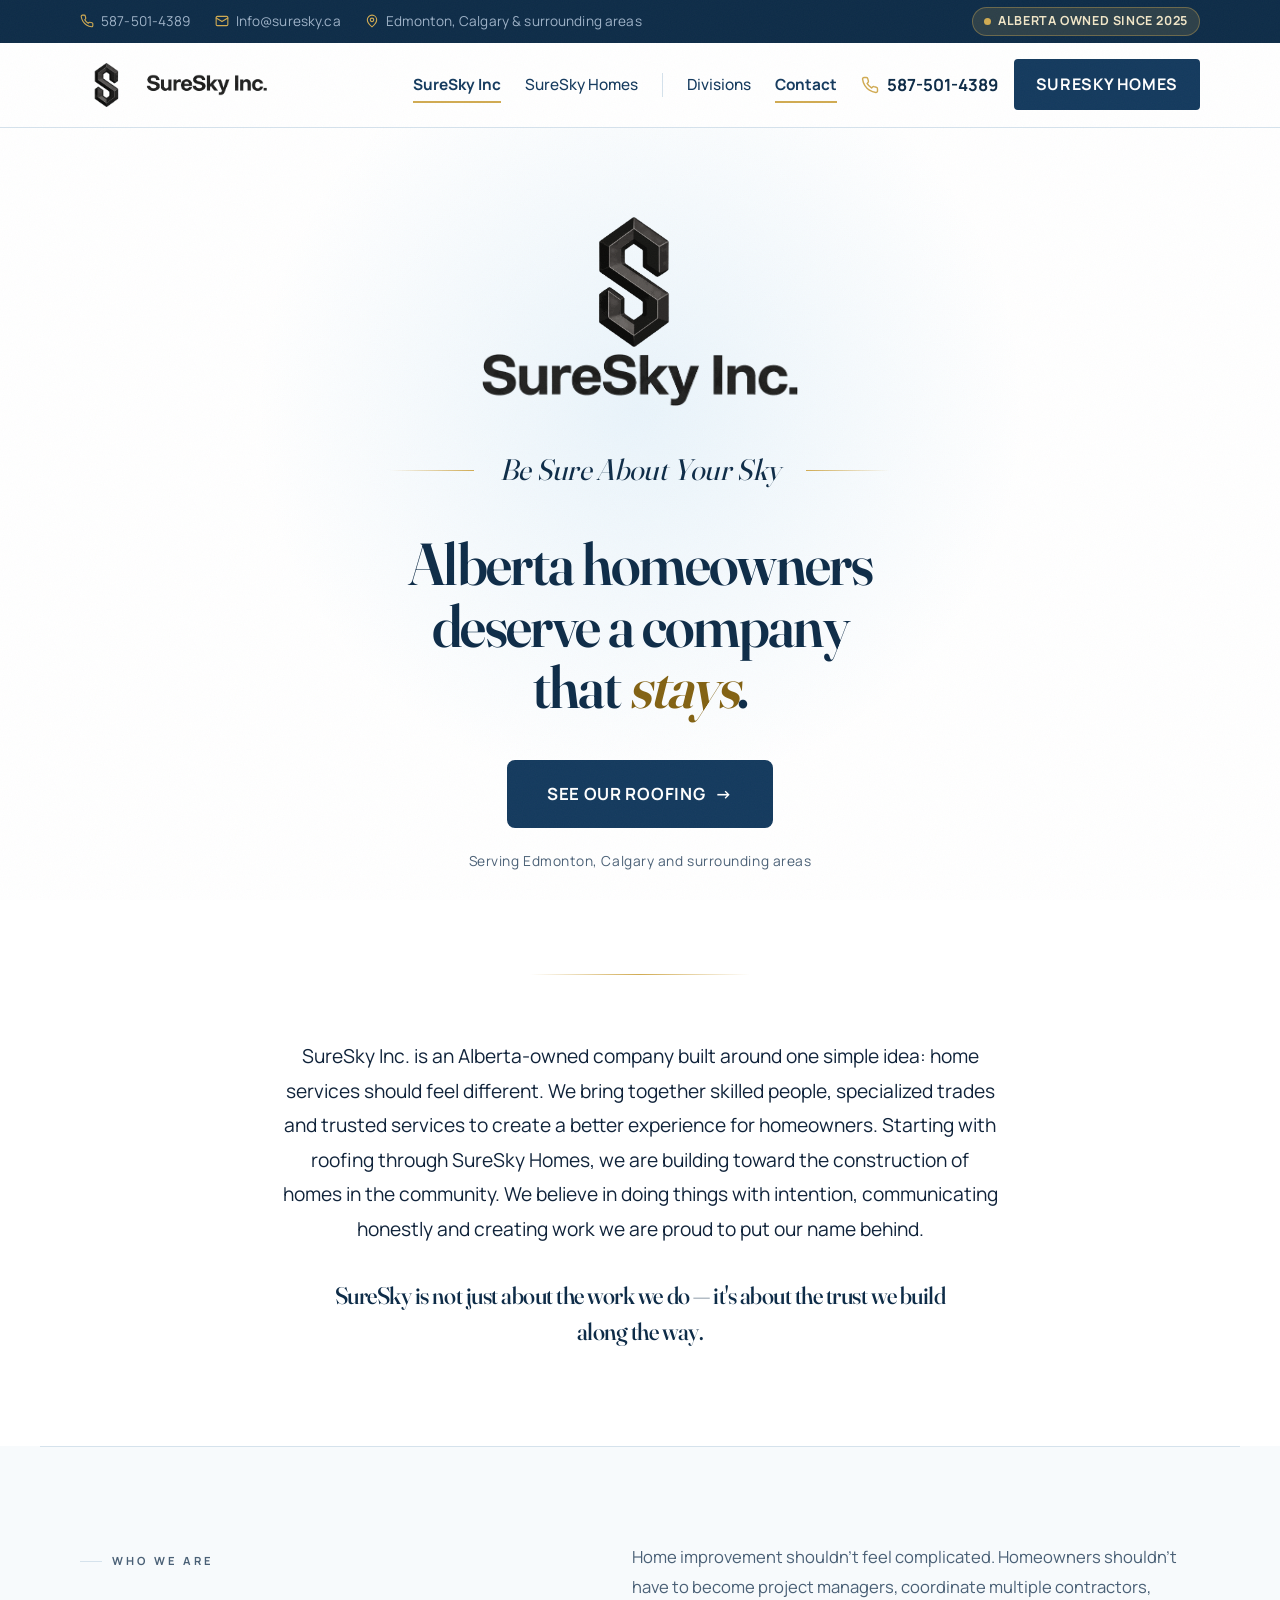
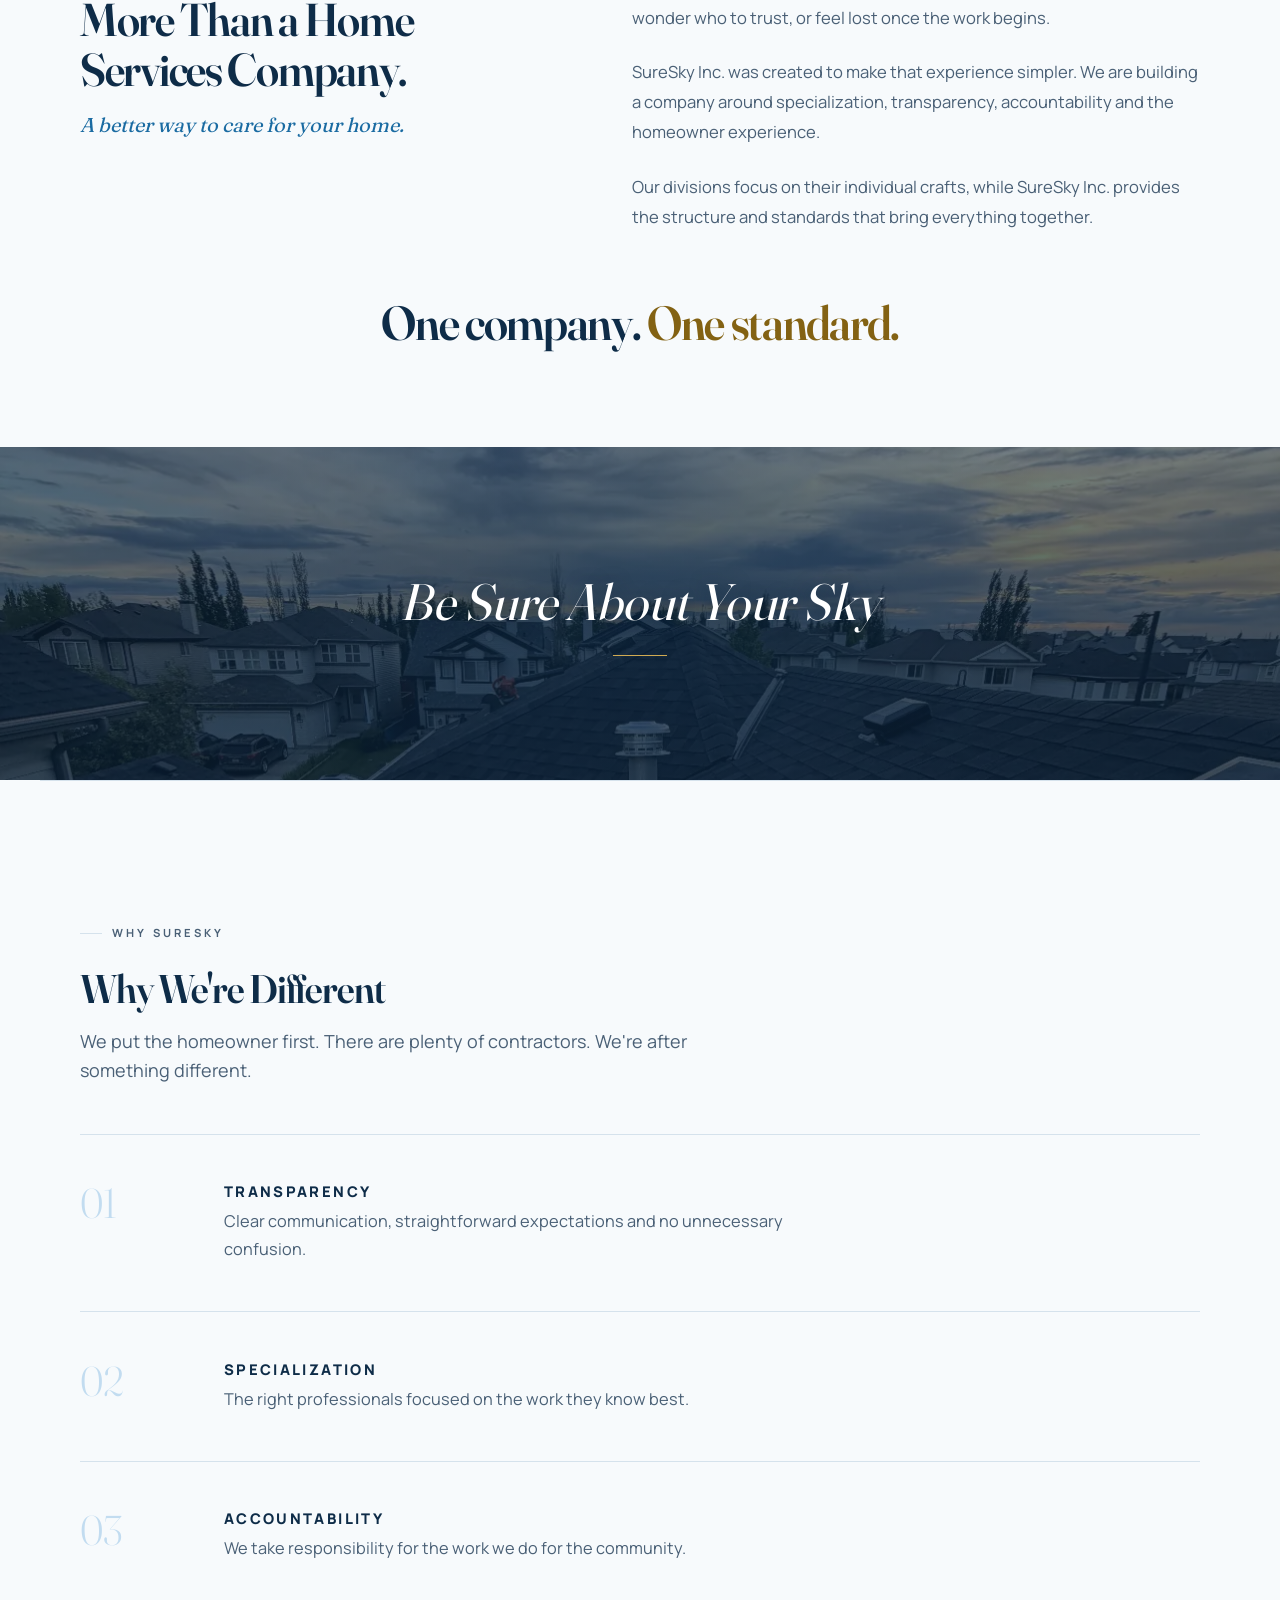
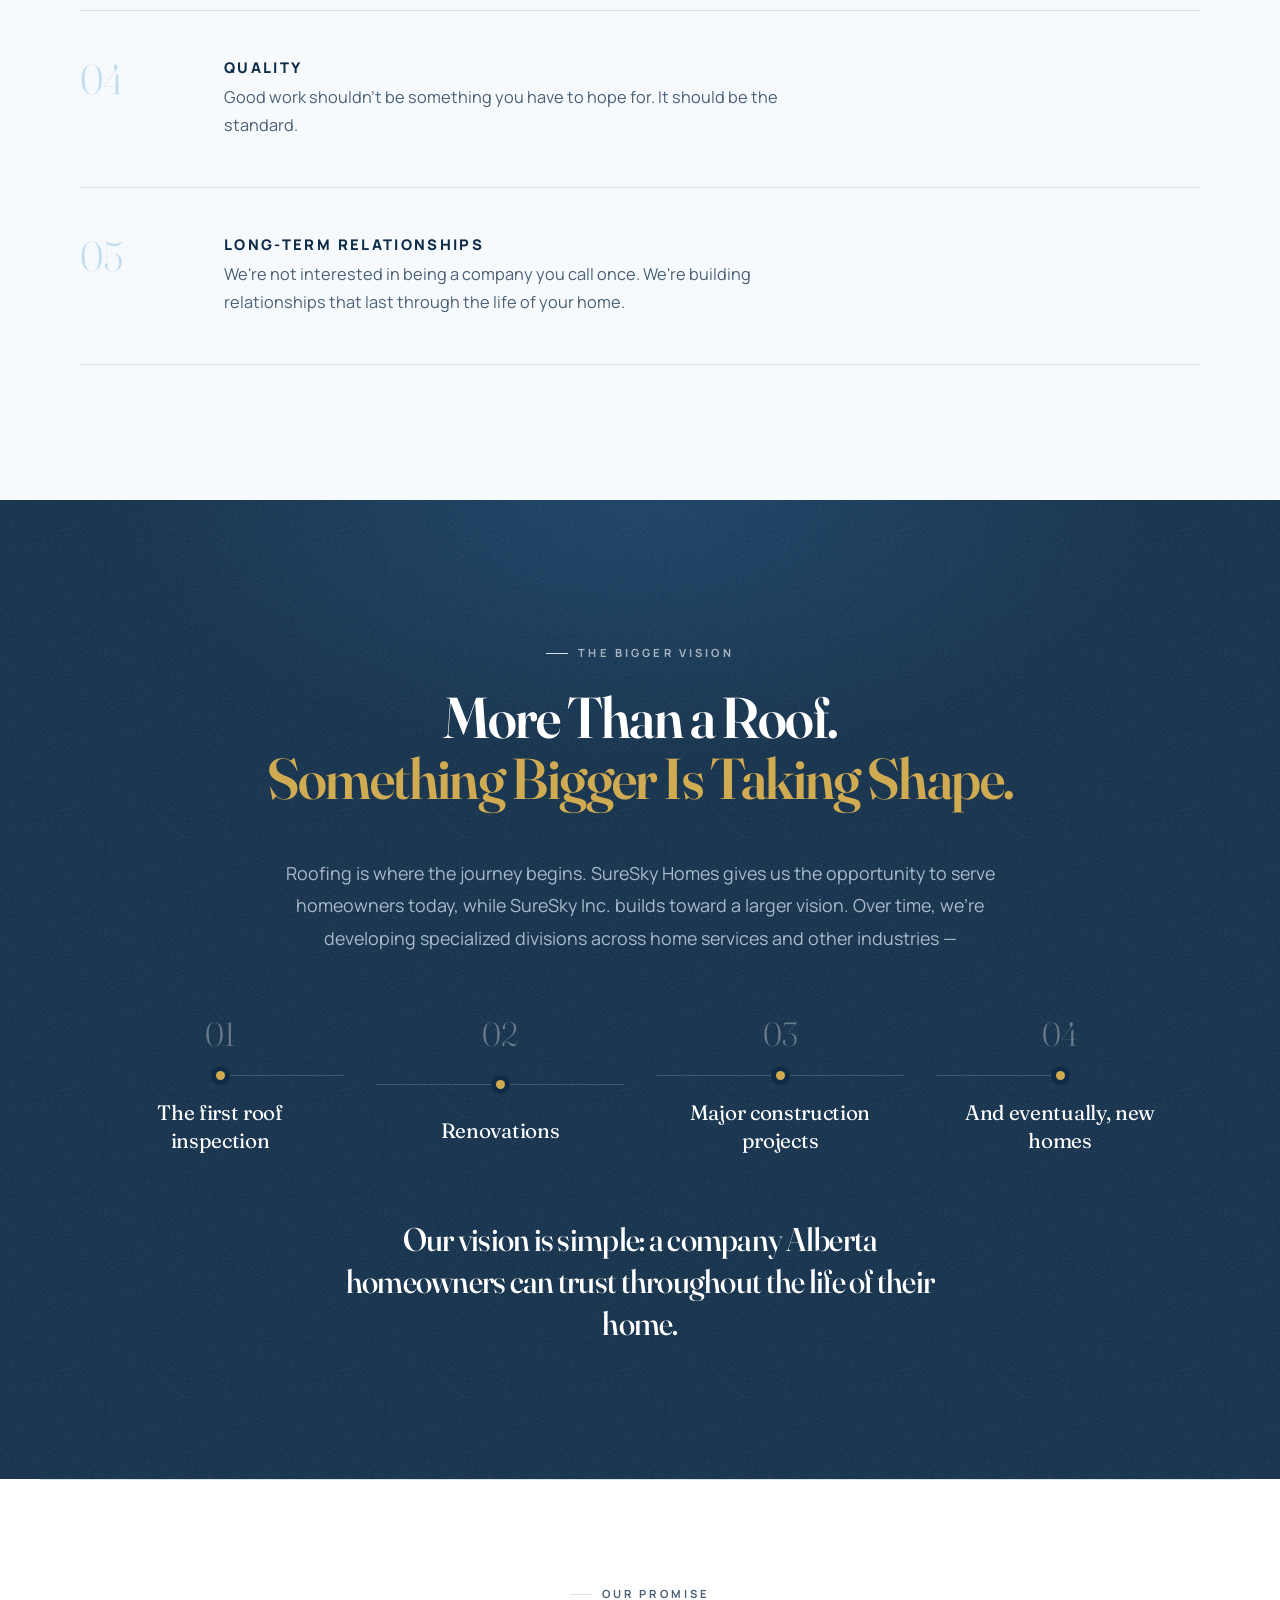
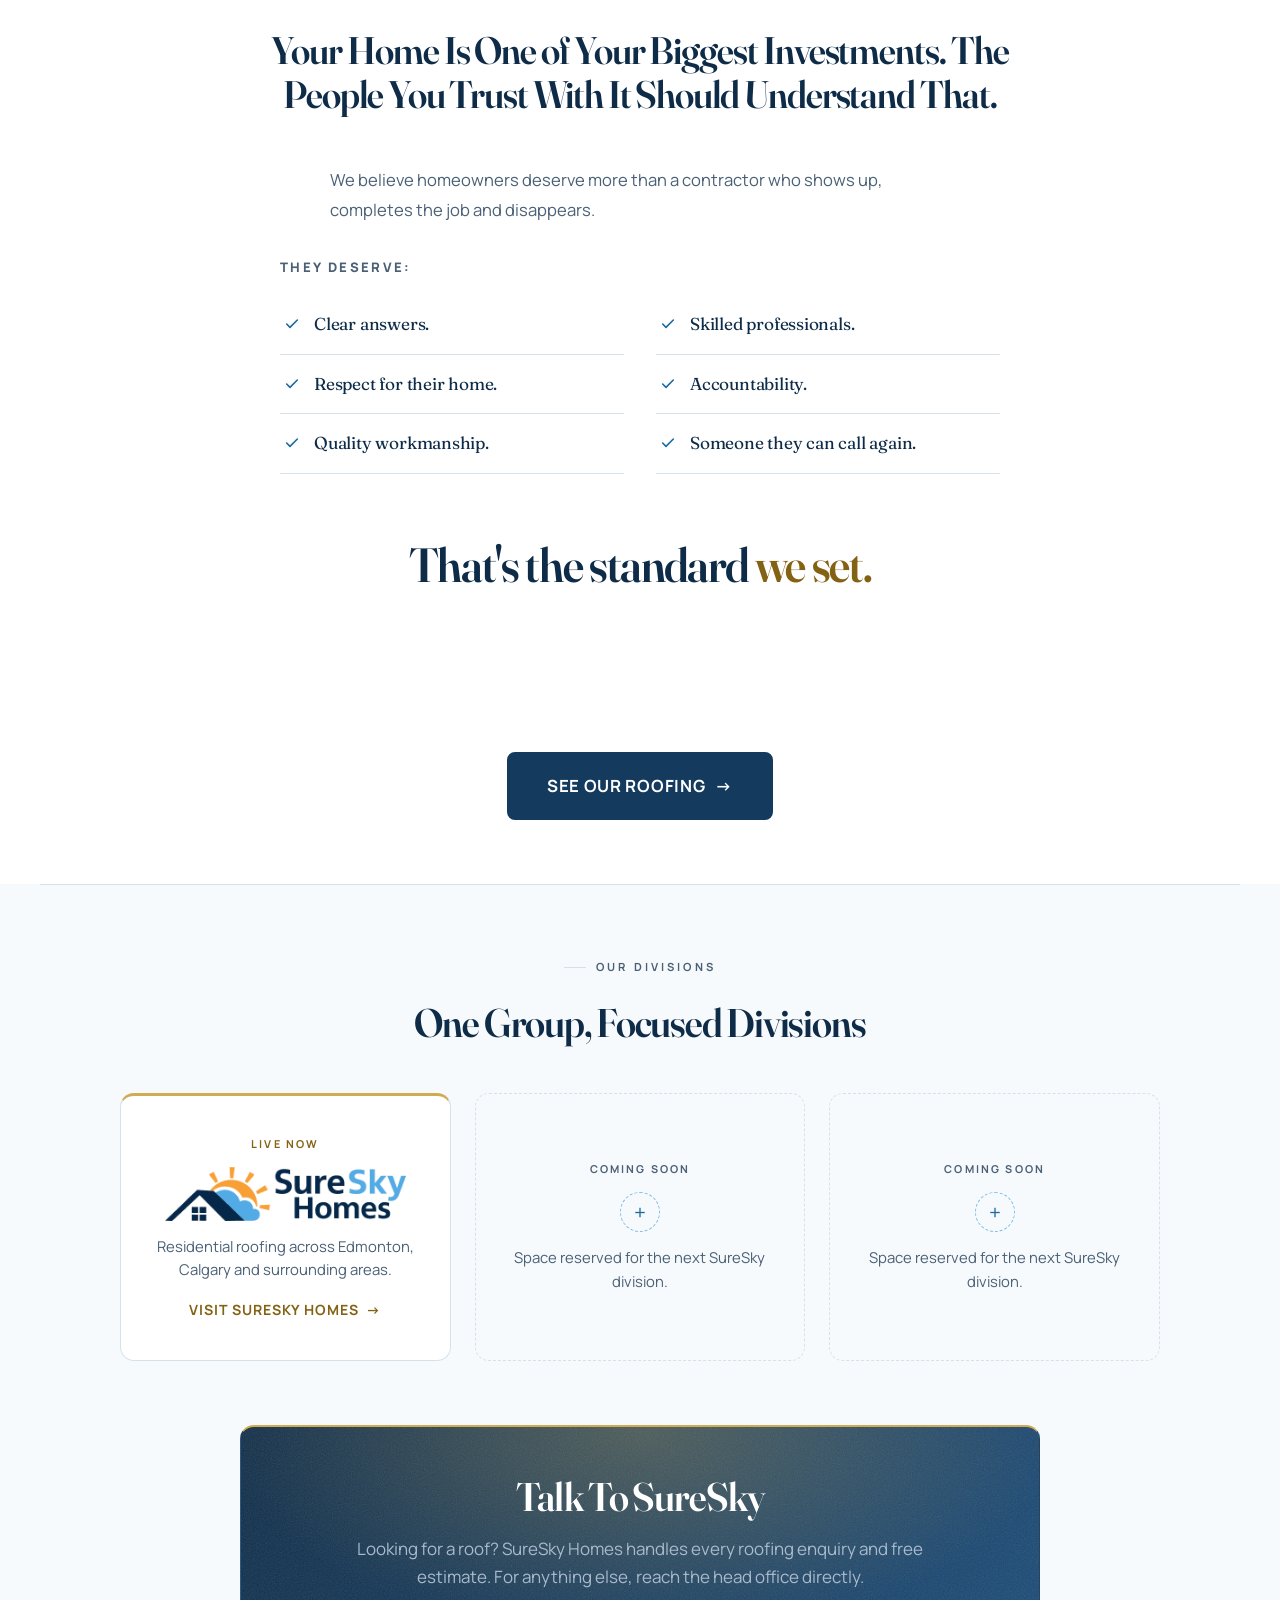
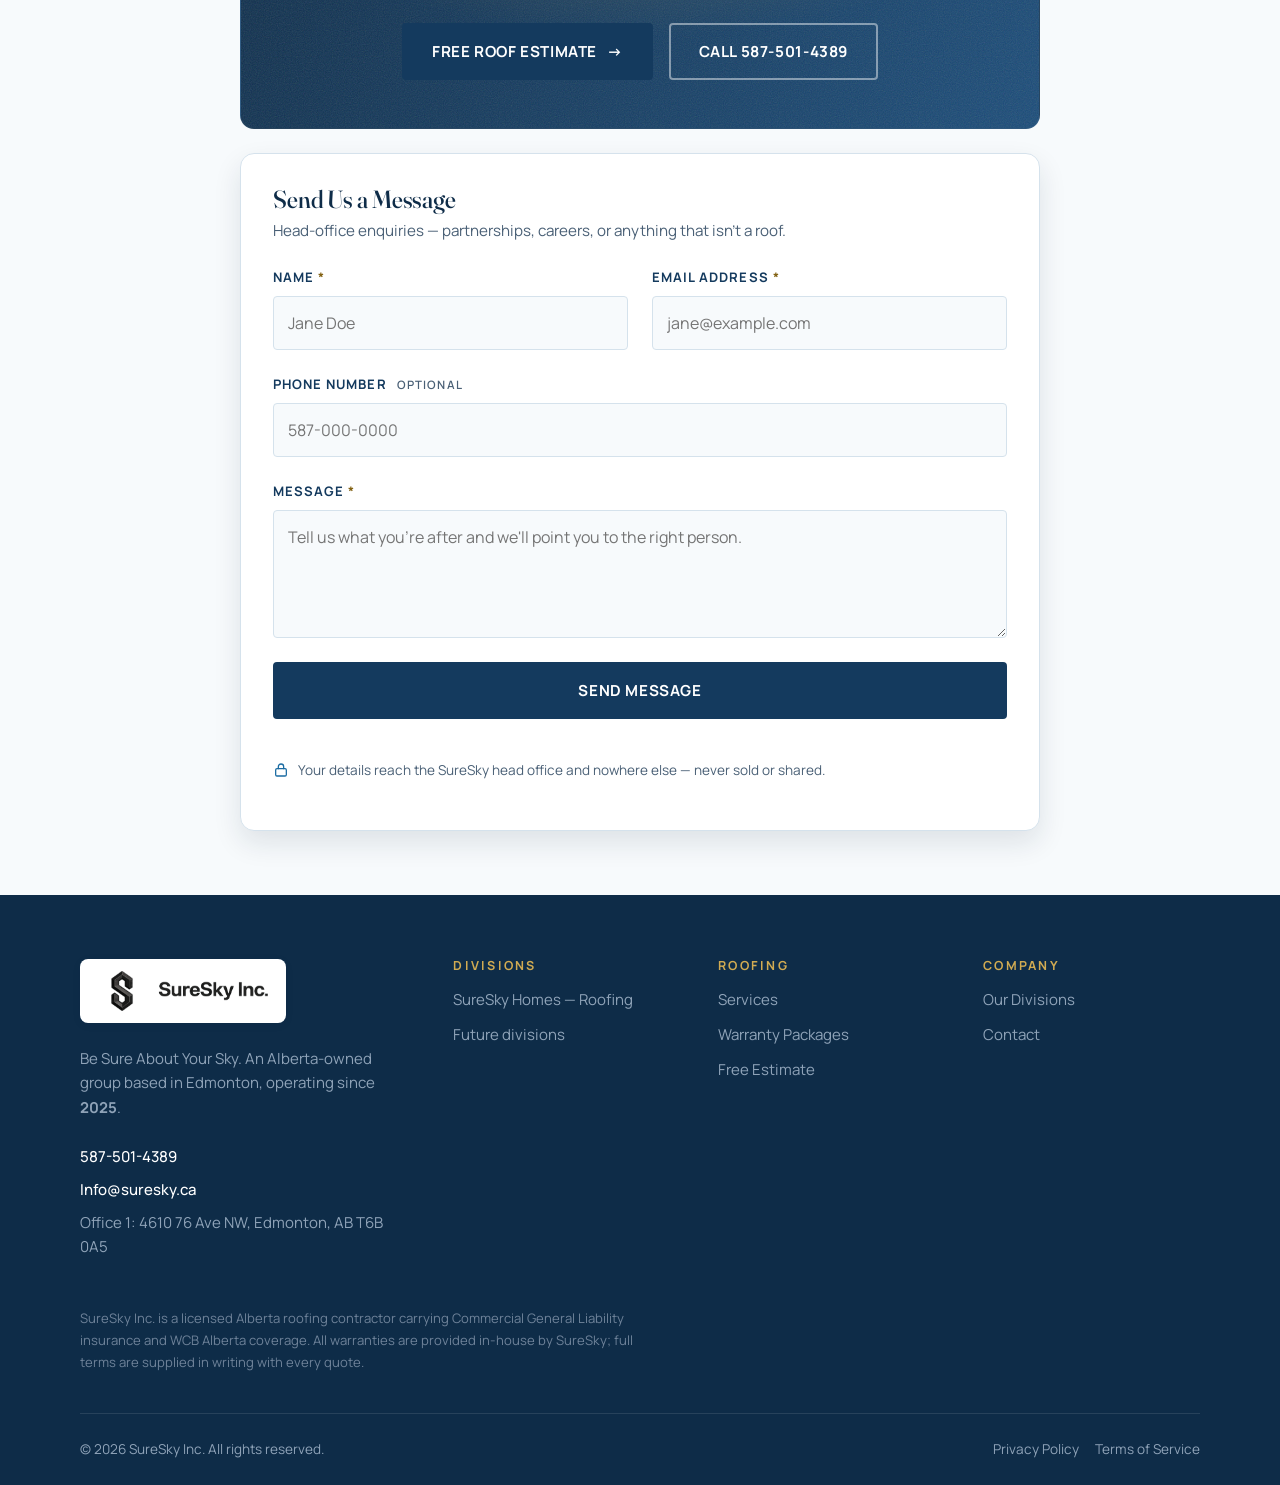
==== commit 800a8d14: "Update homes copy, drop redundant warranty section, label office address - homes.html: "Years Of Exp" ====
--- a/index.html
+++ b/index.html
@@ -6,21 +6,21 @@
 <title>SureSky Inc. | Be Sure About Your Sky</title>
 <meta name="description" content="SureSky Inc. is an Alberta-owned group based in Edmonton. Our residential roofing division, SureSky Homes, serves Edmonton, Calgary and surrounding areas.">
 <meta name="robots" content="index, follow, max-image-preview:large">
-<link rel="canonical" href="https://suresky.ca/">
+<link rel="canonical" href="https://www.suresky.ca/">
 
 <!-- Open Graph -->
 <meta property="og:type" content="website">
 <meta property="og:site_name" content="SureSky Inc.">
 <meta property="og:title" content="SureSky Inc. | Be Sure About Your Sky">
 <meta property="og:description" content="An Alberta-owned group based in Edmonton. Roofing delivered through our division, SureSky Homes.">
-<meta property="og:url" content="https://suresky.ca/">
+<meta property="og:url" content="https://www.suresky.ca/">
 <meta property="og:locale" content="en_CA">
-<meta property="og:image" content="https://suresky.ca/assets/og-inc.png">
+<meta property="og:image" content="https://www.suresky.ca/assets/og-inc.png?v=3">
 <meta property="og:image:width" content="1200">
 <meta property="og:image:height" content="630">
 <meta property="og:image:alt" content="SureSky Inc. — Be Sure About Your Sky">
 <meta name="twitter:card" content="summary_large_image">
-<meta name="twitter:image" content="https://suresky.ca/assets/og-inc.png">
+<meta name="twitter:image" content="https://www.suresky.ca/assets/og-inc.png?v=3">
 <meta name="theme-color" content="#143A5E">
 
 <link rel="icon" type="image/png" sizes="32x32" href="assets/favicon-inc-32.png">
@@ -28,17 +28,17 @@
 
 <link rel="preload" href="assets/fonts/Manrope-Variable.woff2" as="font" type="font/woff2" crossorigin>
 <link rel="preload" href="assets/fonts/Fraunces-Variable.woff2" as="font" type="font/woff2" crossorigin>
-<link rel="stylesheet" href="styles.css?v=20260806b">
+<link rel="stylesheet" href="styles.css?v=20260806c">
 
 <script type="application/ld+json">
 {
   "@context": "https://schema.org",
   "@type": "Organization",
-  "@id": "https://suresky.ca/#organization",
+  "@id": "https://www.suresky.ca/#organization",
   "name": "SureSky Inc.",
   "alternateName": "SureSky",
   "slogan": "Be Sure About Your Sky",
-  "url": "https://suresky.ca/",
+  "url": "https://www.suresky.ca/",
   "email": "Info@suresky.ca",
   "telephone": "+1-587-501-4389",
   "foundingDate": "2025",
@@ -54,7 +54,7 @@
   "subOrganization": {
     "@type": "RoofingContractor",
     "name": "SureSky Homes",
-    "url": "https://suresky.ca/homes.html",
+    "url": "https://www.suresky.ca/homes",
     "description": "Residential roofing division of SureSky Inc., serving Edmonton, Calgary and surrounding areas."
   }
 }
@@ -114,19 +114,19 @@
      ============================================================ -->
 <header class="site-header" id="siteHeader">
   <div class="container nav">
-    <a class="logo" href="index.html" aria-label="SureSky Inc — back to top">
+    <a class="logo" href="/" aria-label="SureSky Inc — back to top">
       <img class="logo__img" src="assets/logo-suresky-inc.png"
            alt="SureSky Inc." width="1022" height="240"
            fetchpriority="high" decoding="async">
     </a>
 
     <nav class="nav__links" id="navLinks" aria-label="Main">
-      <a class="nav__link is-active" href="index.html" aria-current="page">SureSky Inc</a>
-      <a class="nav__link" href="homes.html">SureSky Homes</a>
+      <a class="nav__link is-active" href="/" aria-current="page">SureSky Inc</a>
+      <a class="nav__link" href="/homes">SureSky Homes</a>
       <span class="nav__divider" aria-hidden="true"></span>
       <a class="nav__link" href="#divisions">Divisions</a>
       <a class="nav__link" href="#contact">Contact</a>
-      <a class="btn btn--sm" href="homes.html">SureSky Homes</a>
+      <a class="btn btn--sm" href="/homes">SureSky Homes</a>
     </nav>
 
     <div class="nav__actions">
@@ -134,7 +134,7 @@
         <svg aria-hidden="true"><use href="#i-phone"></use></svg>
         <span class="nav__phone-label">587-501-4389</span>
       </a>
-      <a class="btn btn--sm btn--header" href="homes.html">SureSky Homes</a>
+      <a class="btn btn--sm btn--header" href="/homes">SureSky Homes</a>
       <button class="nav__toggle" id="navToggle" aria-expanded="false" aria-controls="navLinks" aria-label="Toggle navigation menu">
         <span></span><span></span><span></span>
       </button>
@@ -162,7 +162,7 @@
     <h1 class="intro-hero__title">Alberta homeowners deserve a company that <em>stays</em>.</h1>
 
     <p class="intro-hero__cta">
-      <a class="btn btn--xl" href="homes.html">
+      <a class="btn btn--xl" href="/homes">
         See Our Roofing
         <span class="btn__arrow" aria-hidden="true">&rarr;</span>
       </a>
@@ -385,7 +385,7 @@
 <section class="section section--tight section--white">
   <div class="container container--narrow">
     <p class="endcta reveal">
-      <a class="btn btn--xl" href="homes.html">
+      <a class="btn btn--xl" href="/homes">
         See Our Roofing
         <span class="btn__arrow" aria-hidden="true">&rarr;</span>
       </a>
@@ -405,7 +405,7 @@
 
     <div class="dgrid reveal">
 
-      <a class="dcard dcard--live" href="homes.html">
+      <a class="dcard dcard--live" href="/homes">
         <span class="dcard__status">Live now</span>
         <h3 class="dcard__title">
           <img class="dcard__logo" src="assets/logo-suresky-homes.png?v=20260804c"
@@ -446,7 +446,7 @@
         For anything else, reach the head office directly.
       </p>
       <div class="cta-band__btns">
-        <a class="btn" href="homes.html#estimate">
+        <a class="btn" href="/homes#estimate">
           Free Roof Estimate
           <span class="btn__arrow" aria-hidden="true">→</span>
         </a>
@@ -534,7 +534,7 @@
     <div class="footer__grid">
 
       <div>
-        <a class="logo logo--chip" href="index.html" aria-label="SureSky Inc — back to top">
+        <a class="logo logo--chip" href="/" aria-label="SureSky Inc — back to top">
           <img class="logo__img" src="assets/logo-suresky-inc.png"
                alt="SureSky Inc." width="1022" height="240" loading="lazy" decoding="async">
         </a>
@@ -545,14 +545,14 @@
         <div class="footer__contact">
           <a href="tel:+15875014389">587-501-4389</a>
           <a href="mailto:Info@suresky.ca">Info@suresky.ca</a>
-          <span>4610 76 Ave NW, Edmonton, AB T6B 0A5</span>
+          <span>Office 1: 4610 76 Ave NW, Edmonton, AB T6B 0A5</span>
         </div>
       </div>
 
       <div>
         <h4>Divisions</h4>
         <ul>
-          <li><a href="homes.html">SureSky Homes — Roofing</a></li>
+          <li><a href="/homes">SureSky Homes — Roofing</a></li>
           <li><a href="#divisions">Future divisions</a></li>
         </ul>
       </div>
@@ -560,9 +560,9 @@
       <div>
         <h4>Roofing</h4>
         <ul>
-          <li><a href="homes.html#services">Services</a></li>
-          <li><a href="homes.html#warranty">Warranty Packages</a></li>
-          <li><a href="homes.html#estimate">Free Estimate</a></li>
+          <li><a href="/homes#services">Services</a></li>
+          <li><a href="/homes#warranty">Warranty Packages</a></li>
+          <li><a href="/homes#estimate">Free Estimate</a></li>
         </ul>
       </div>
 
@@ -592,6 +592,6 @@
   </div>
 </footer>
 
-<script src="script.js?v=20260806b" defer></script>
+<script src="script.js?v=20260806c" defer></script>
 </body>
 </html>
--- a/styles.css
+++ b/styles.css
@@ -2679,9 +2679,7 @@
    overlay sits over the content forever. This one self-clears on a timeline
    the browser owns, so nothing can leave it stuck.
 
-   Each page picks the variant whose background matches its own first screen —
-   navy on Homes, white on Inc — so the splash dissolves into the hero rather
-   than flashing against it.
+   White ground on both pages, each carrying its own mark in full colour.
    -------------------------------------------------------------------------- */
 .splash {
   position: fixed;
@@ -2692,7 +2690,6 @@
   background: var(--white);
   animation: splash-out 1150ms var(--ease) forwards;
 }
-.splash--dark { background: var(--navy-900); }
 .splash__logo {
   width: min(260px, 54vw);
   height: auto;
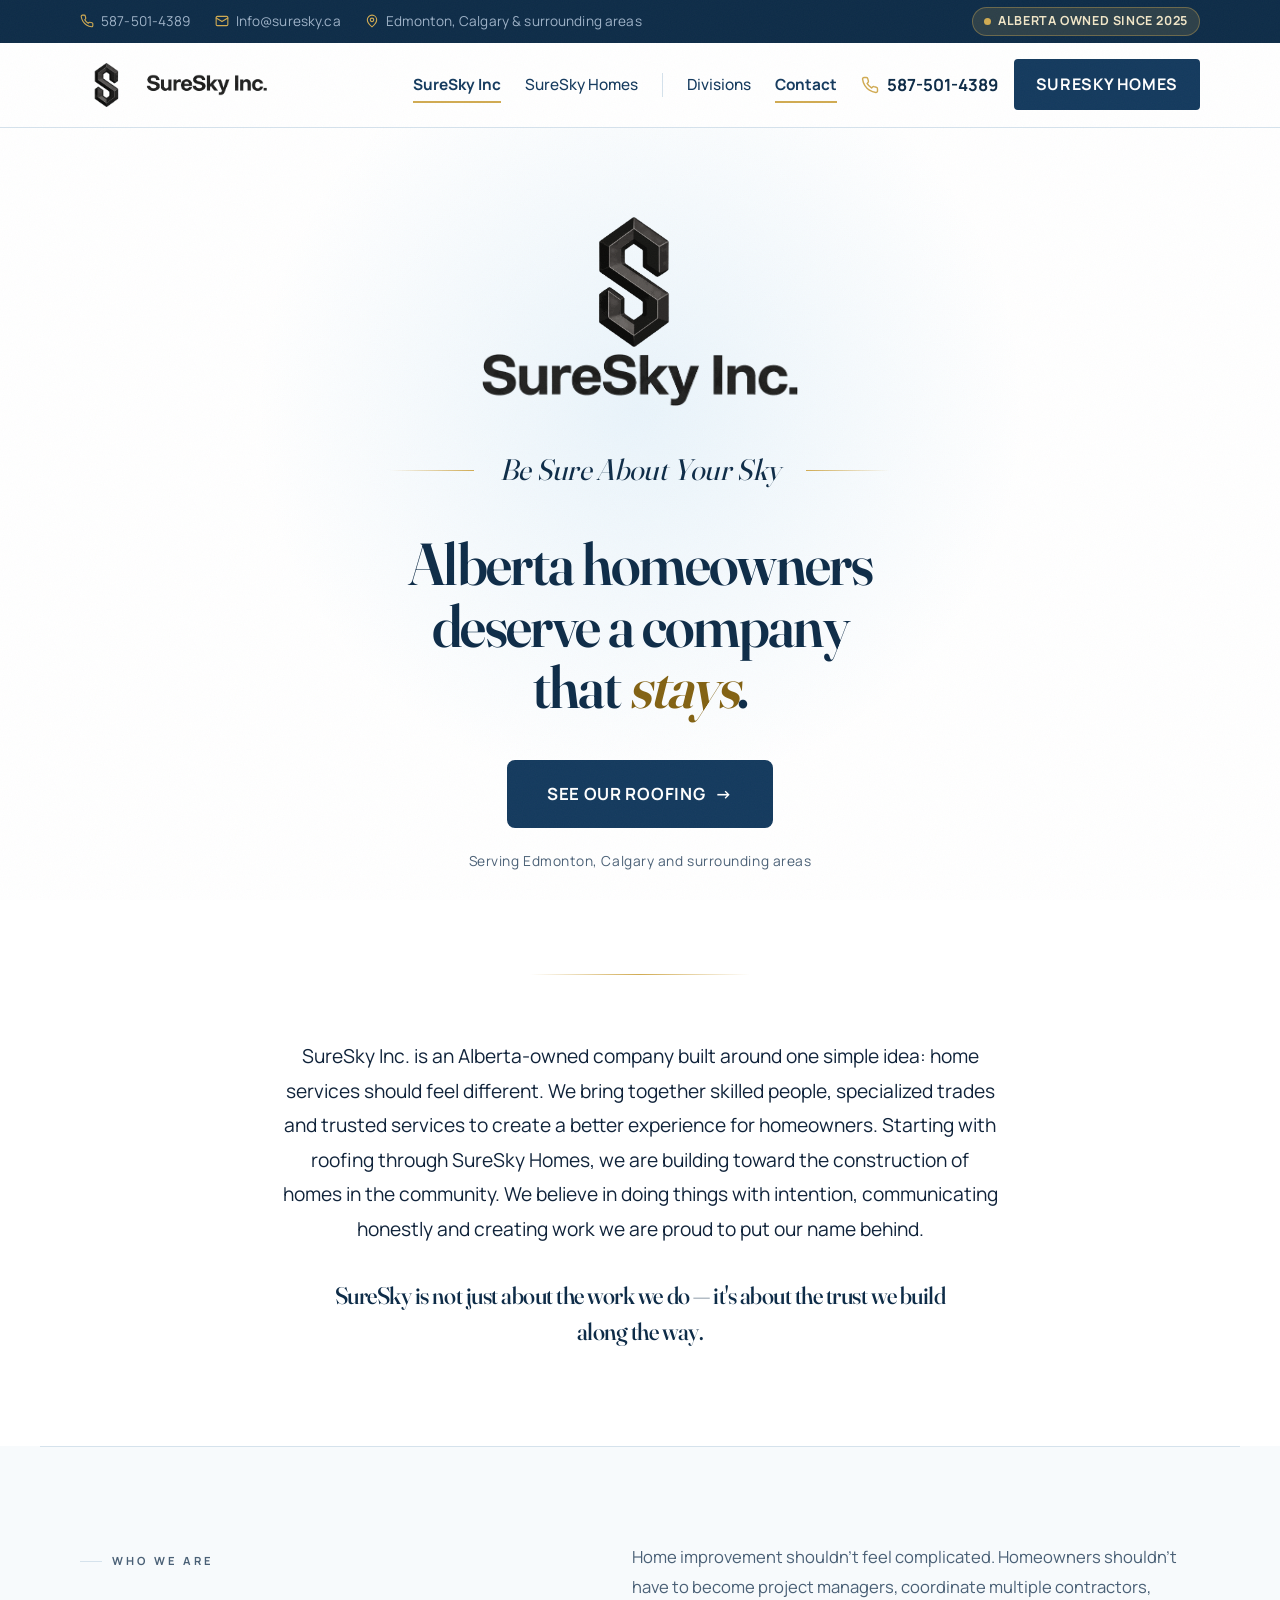
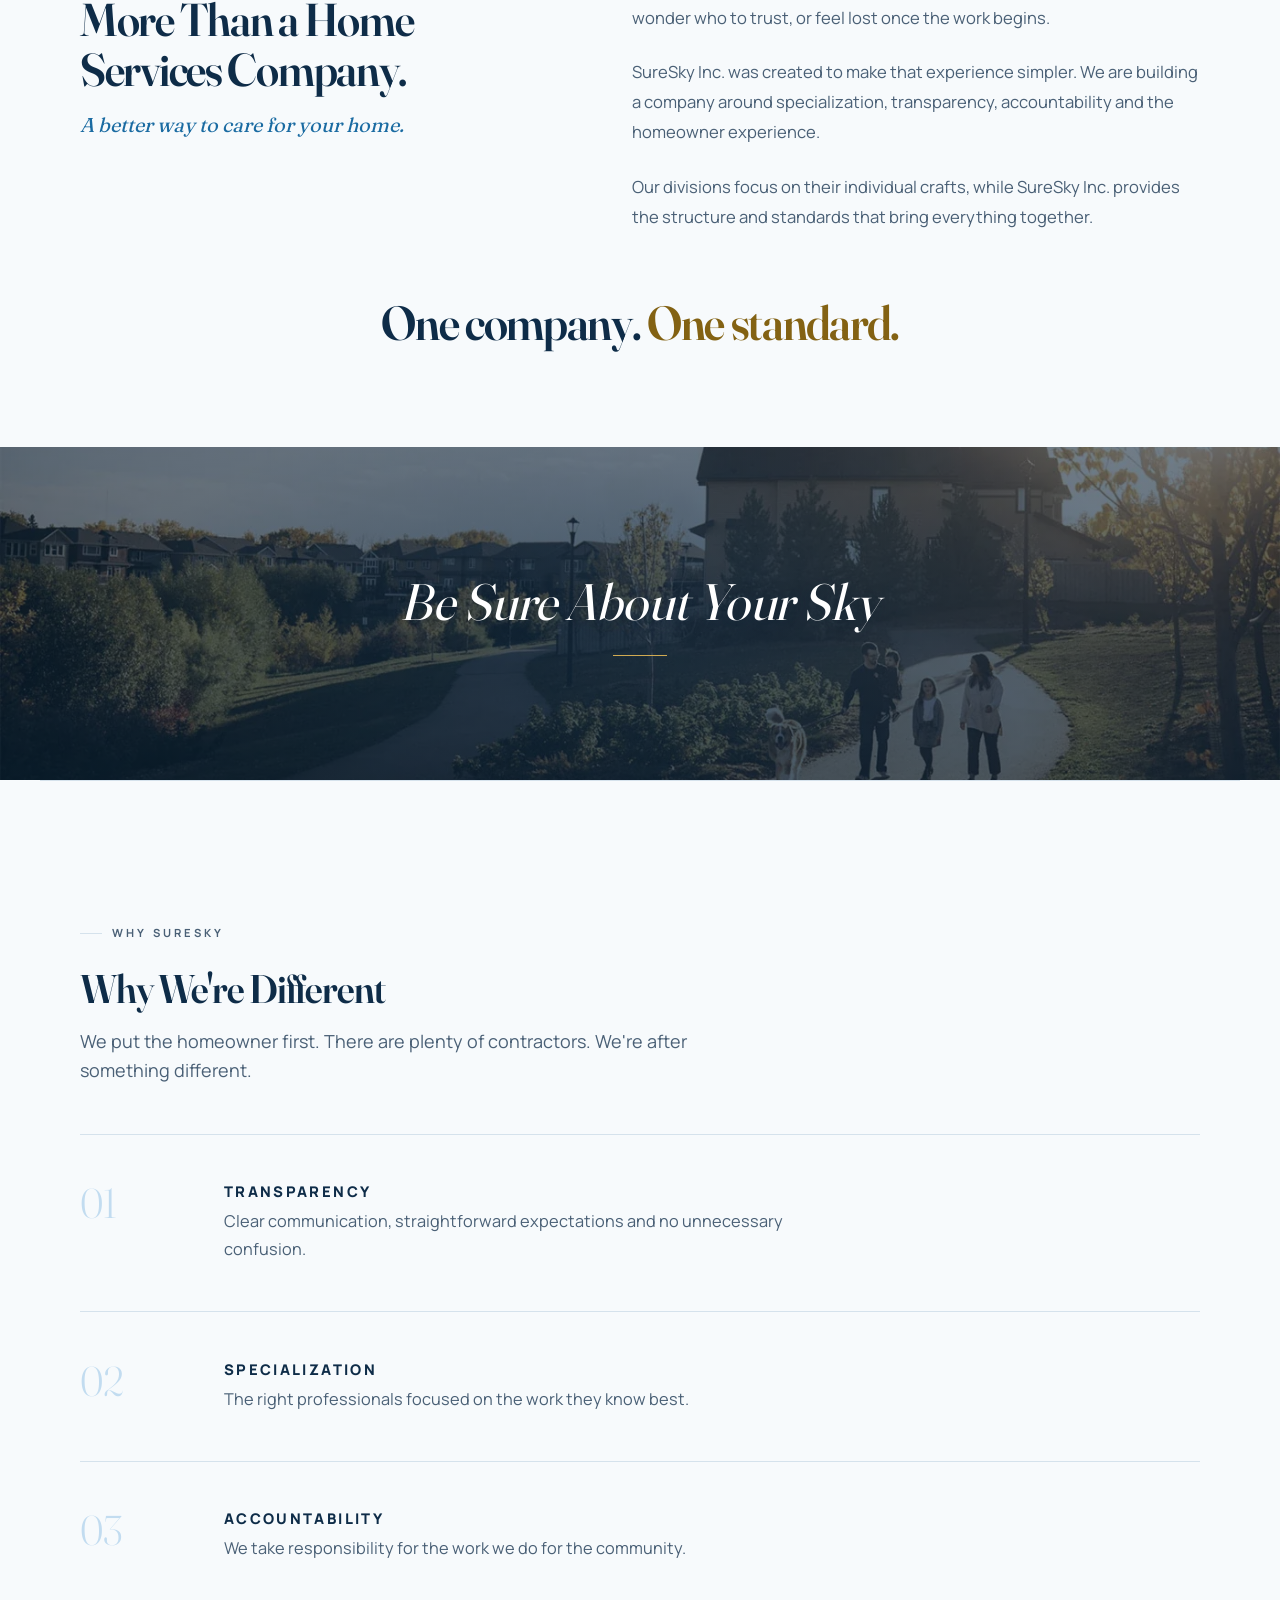
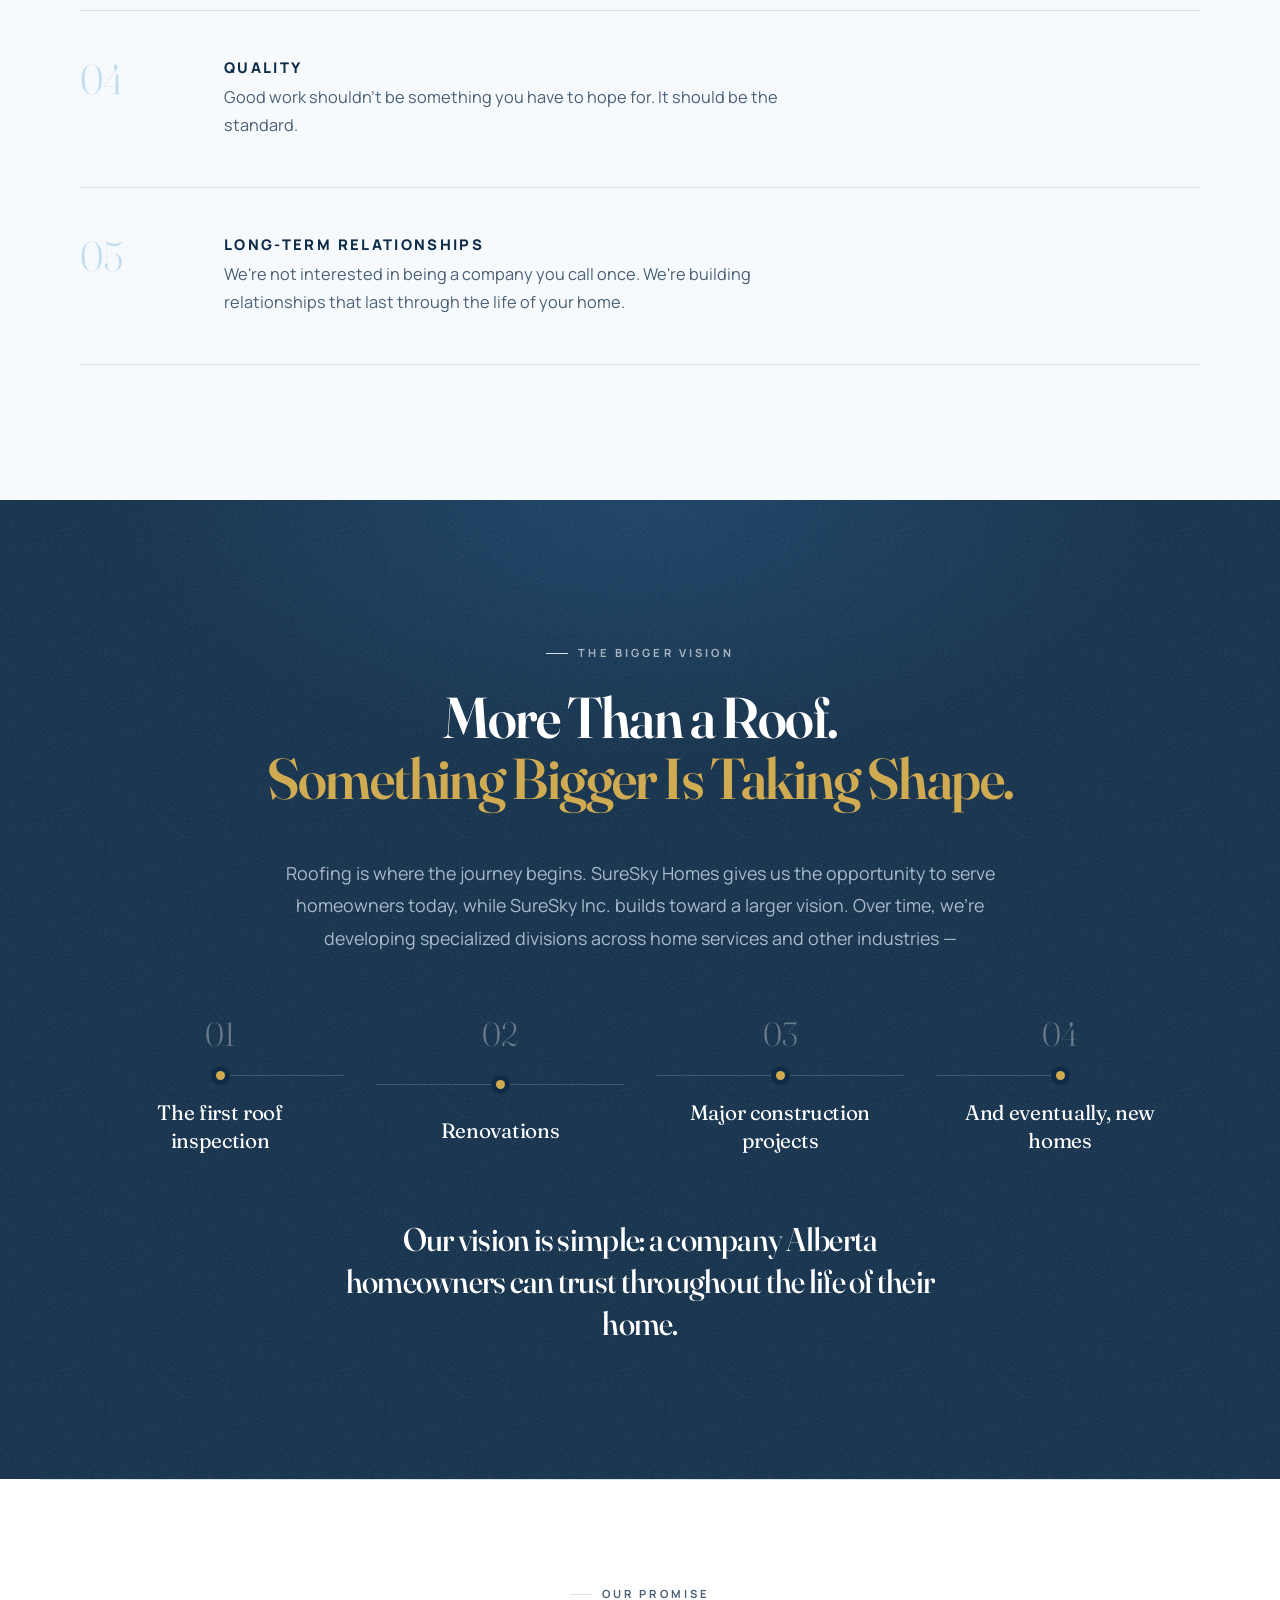
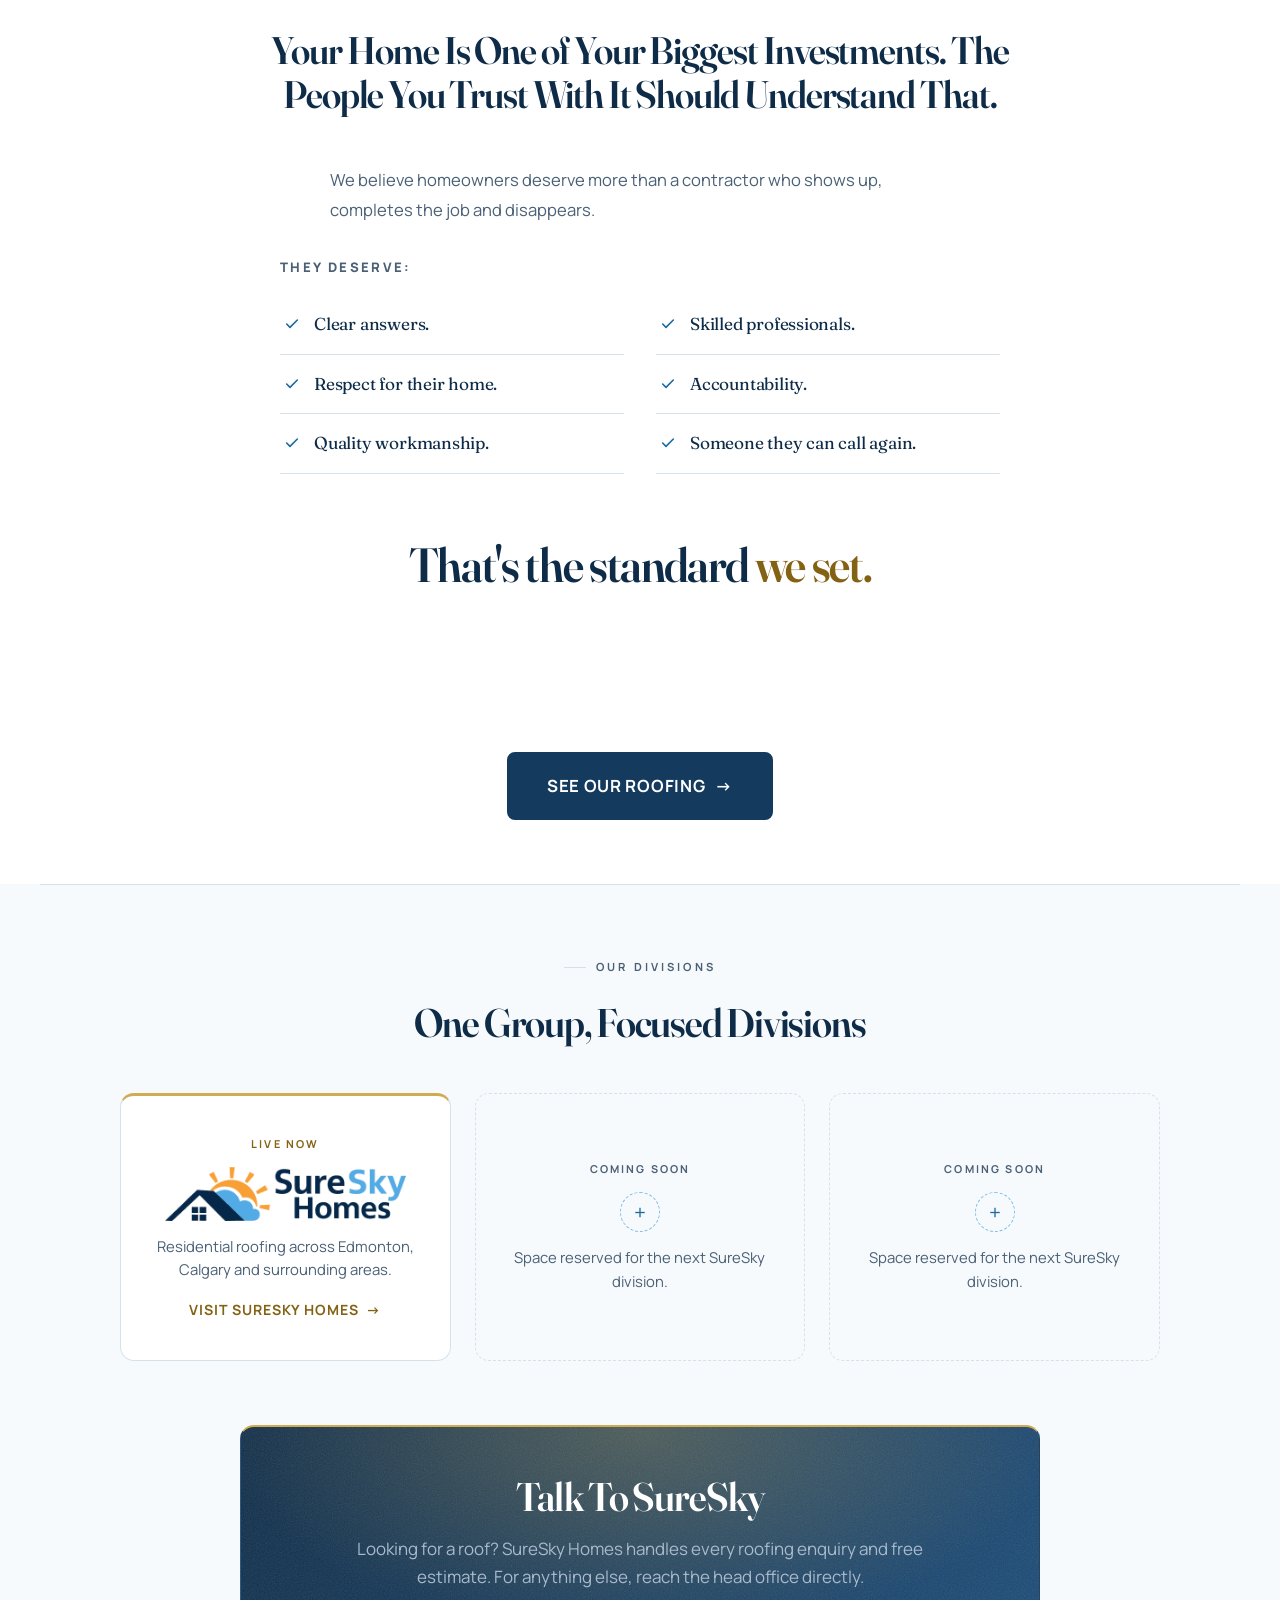
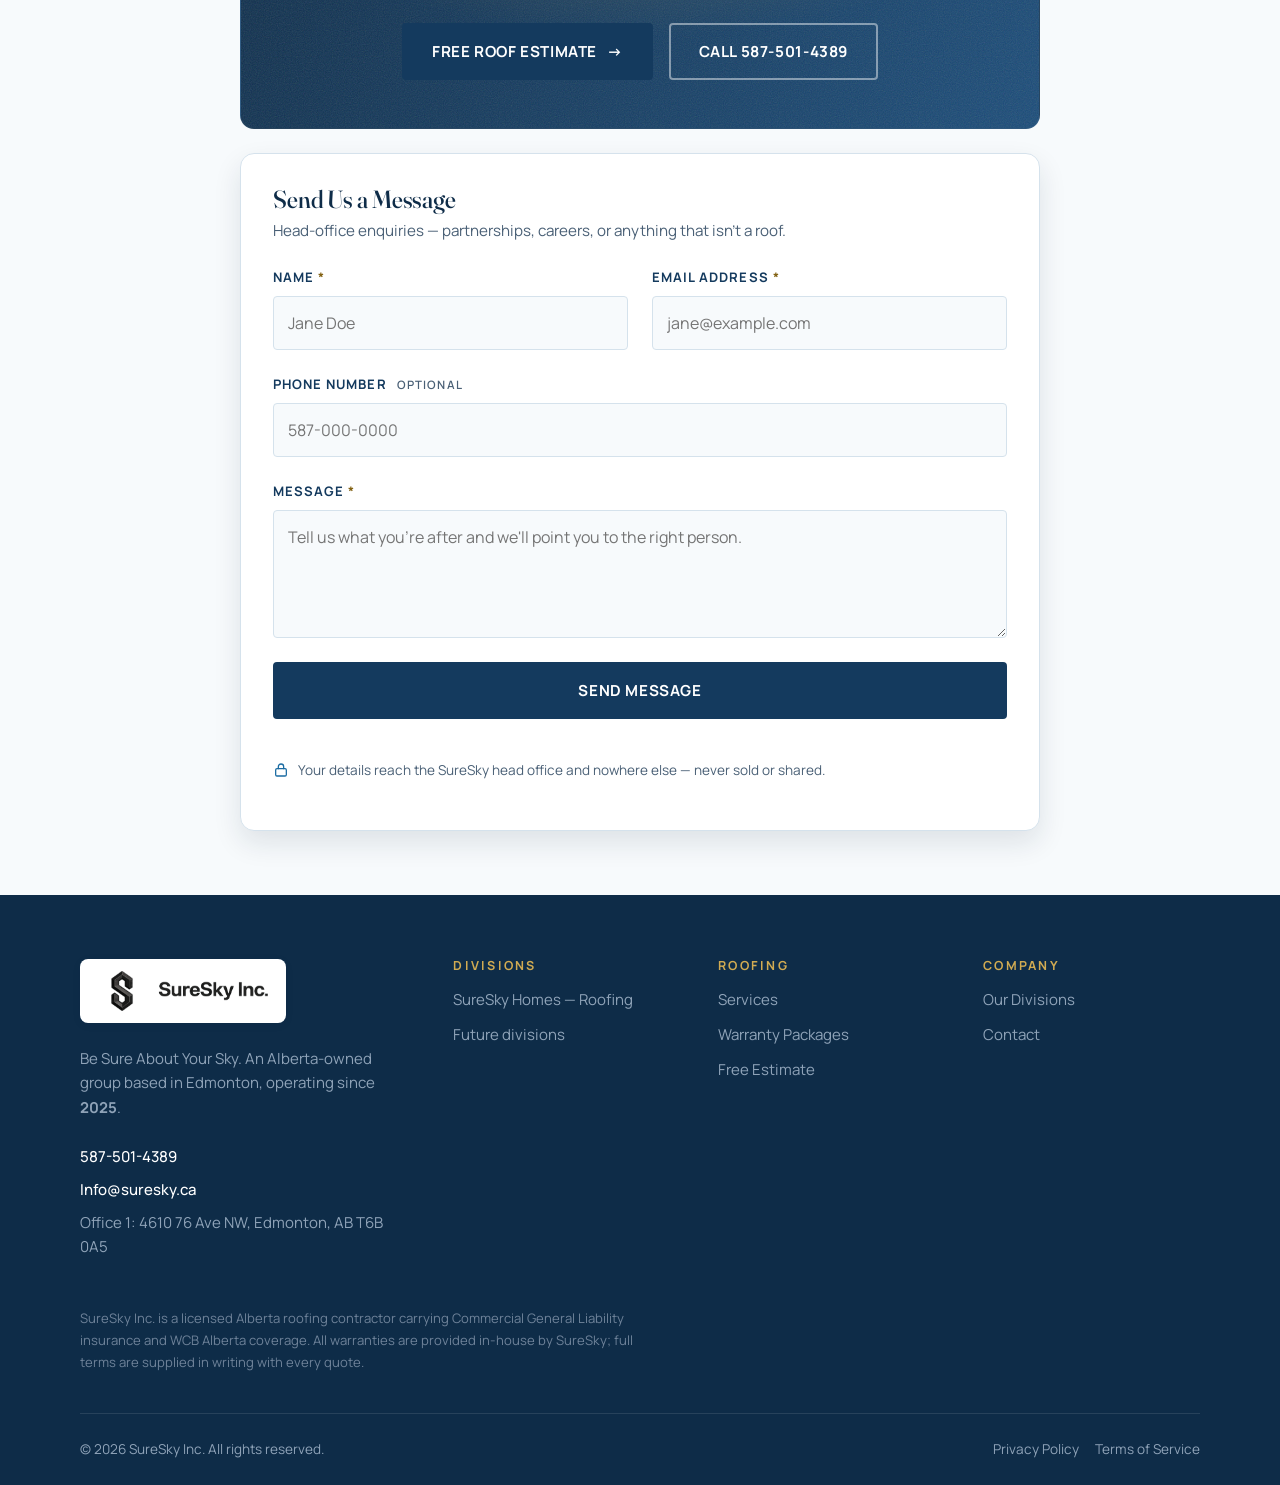
==== commit a9d01c71: "Swap sky-band background to family-walk photo Replace the roofline sunset shot in the "Be Sure About" ====
--- a/index.html
+++ b/index.html
@@ -227,16 +227,16 @@
 </section>
 
 <!-- ============================================================
-     SKY BAND — full-bleed roofline photograph carrying the motto a second
+     SKY BAND — full-bleed lifestyle photograph carrying the motto a second
      time. The navy veil over it both holds the motto legible and pulls the
      image into the site palette.
      ============================================================ -->
 <section class="skyband" aria-labelledby="skyband-motto">
   <picture>
-    <source srcset="assets/hero-roofline.webp" type="image/webp">
-    <img class="skyband__img" src="assets/hero-roofline.jpg"
-         alt="Asphalt shingle rooflines across an Alberta neighbourhood at sunset"
-         width="1284" height="600" loading="lazy" decoding="async">
+    <source srcset="assets/sky-band-family-walk.webp" type="image/webp">
+    <img class="skyband__img" src="assets/sky-band-family-walk.jpg"
+         alt="A family walking their dog on a neighbourhood path at golden hour, homes in the background"
+         width="1400" height="933" loading="lazy" decoding="async">
   </picture>
   <div class="skyband__veil" aria-hidden="true"></div>
   <p class="skyband__motto" id="skyband-motto">
--- a/styles.css
+++ b/styles.css
@@ -2281,14 +2281,14 @@
   position: absolute;
   inset: 0;
 }
-/* The source is 2.14:1 but the band runs much wider than that on desktop, so
-   cover crops vertically. Biasing below centre keeps the skyline and the
-   shingle roof in frame rather than filling with sky. */
+/* The source is 1.5:1 but the band runs much wider than that on desktop, so
+   cover crops vertically. Biasing below centre keeps the family and dog in
+   frame rather than filling with sky. */
 .skyband__img {
   width: 100%;
   height: 100%;
   object-fit: cover;
-  object-position: center 58%;
+  object-position: center 65%;
 }
 /* Holds the motto legible over the photograph, and tints the whole image
    toward the site navy so it reads as part of the palette. */
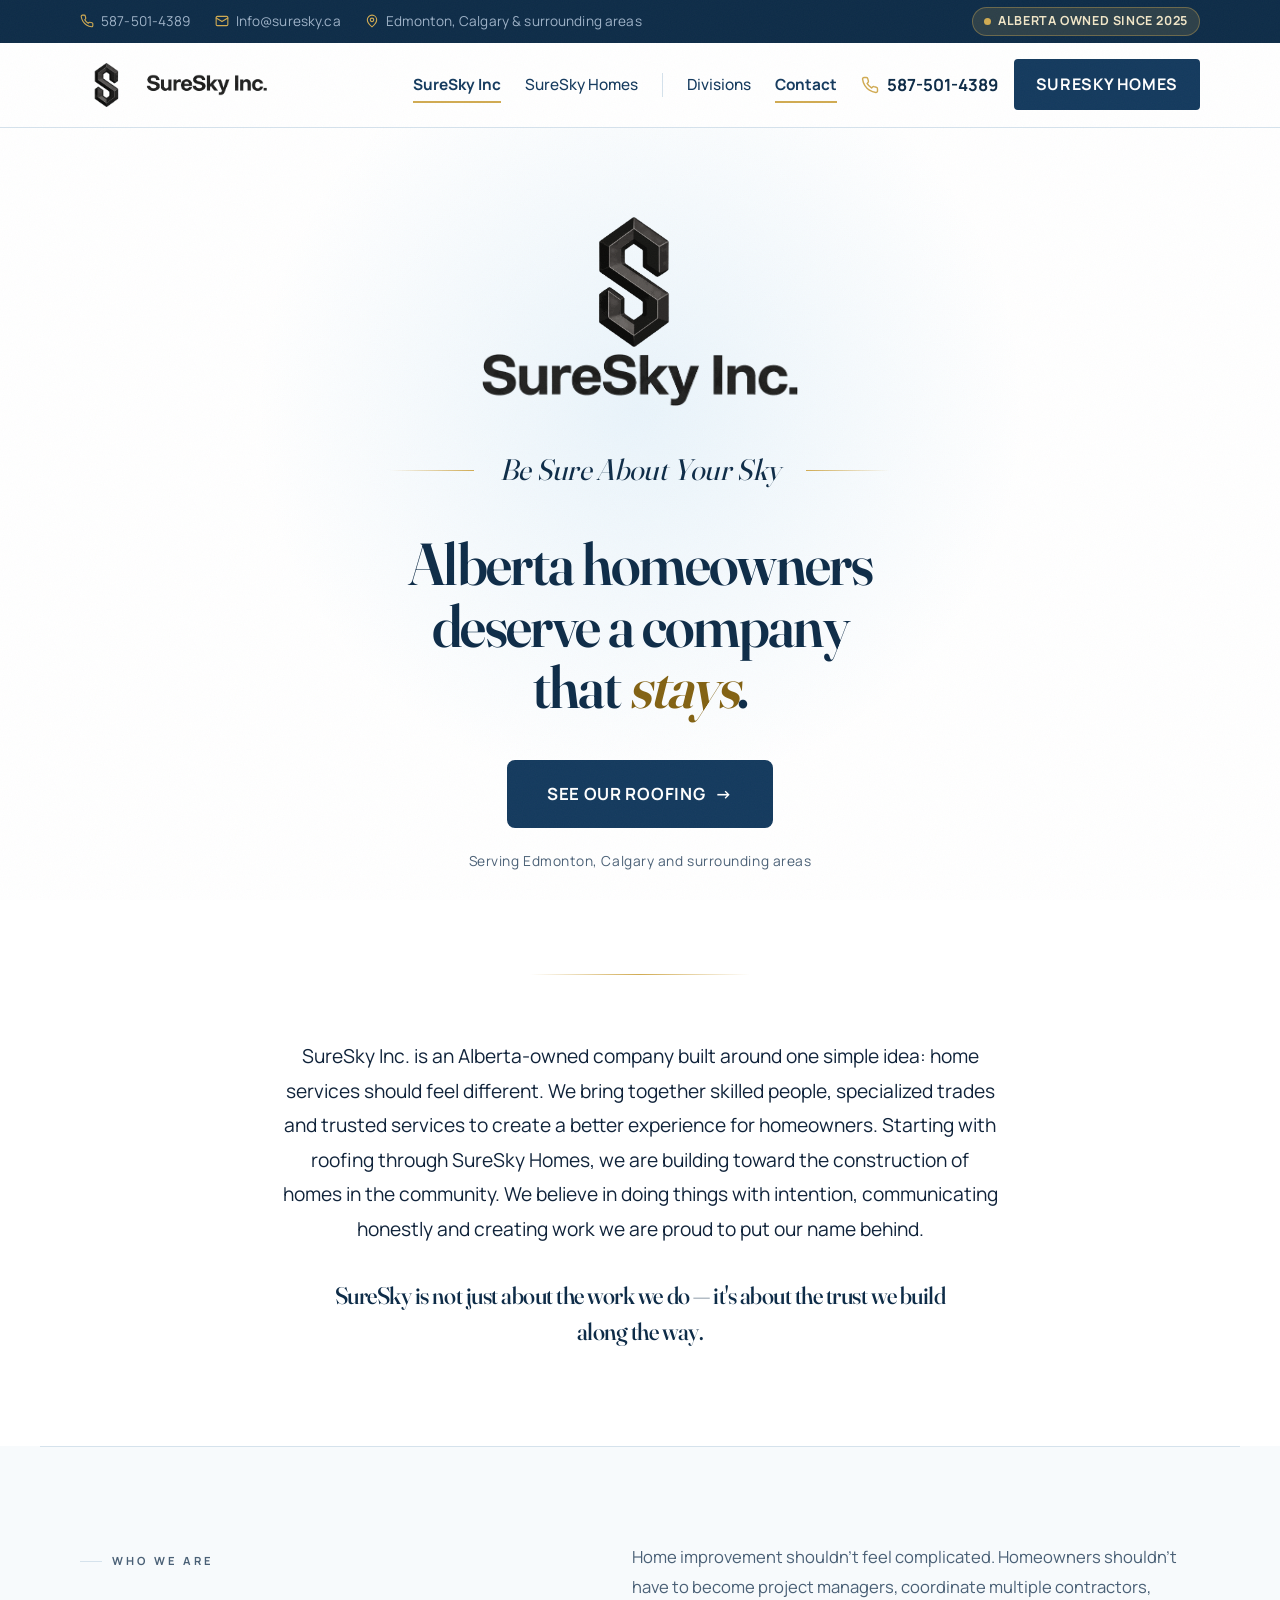
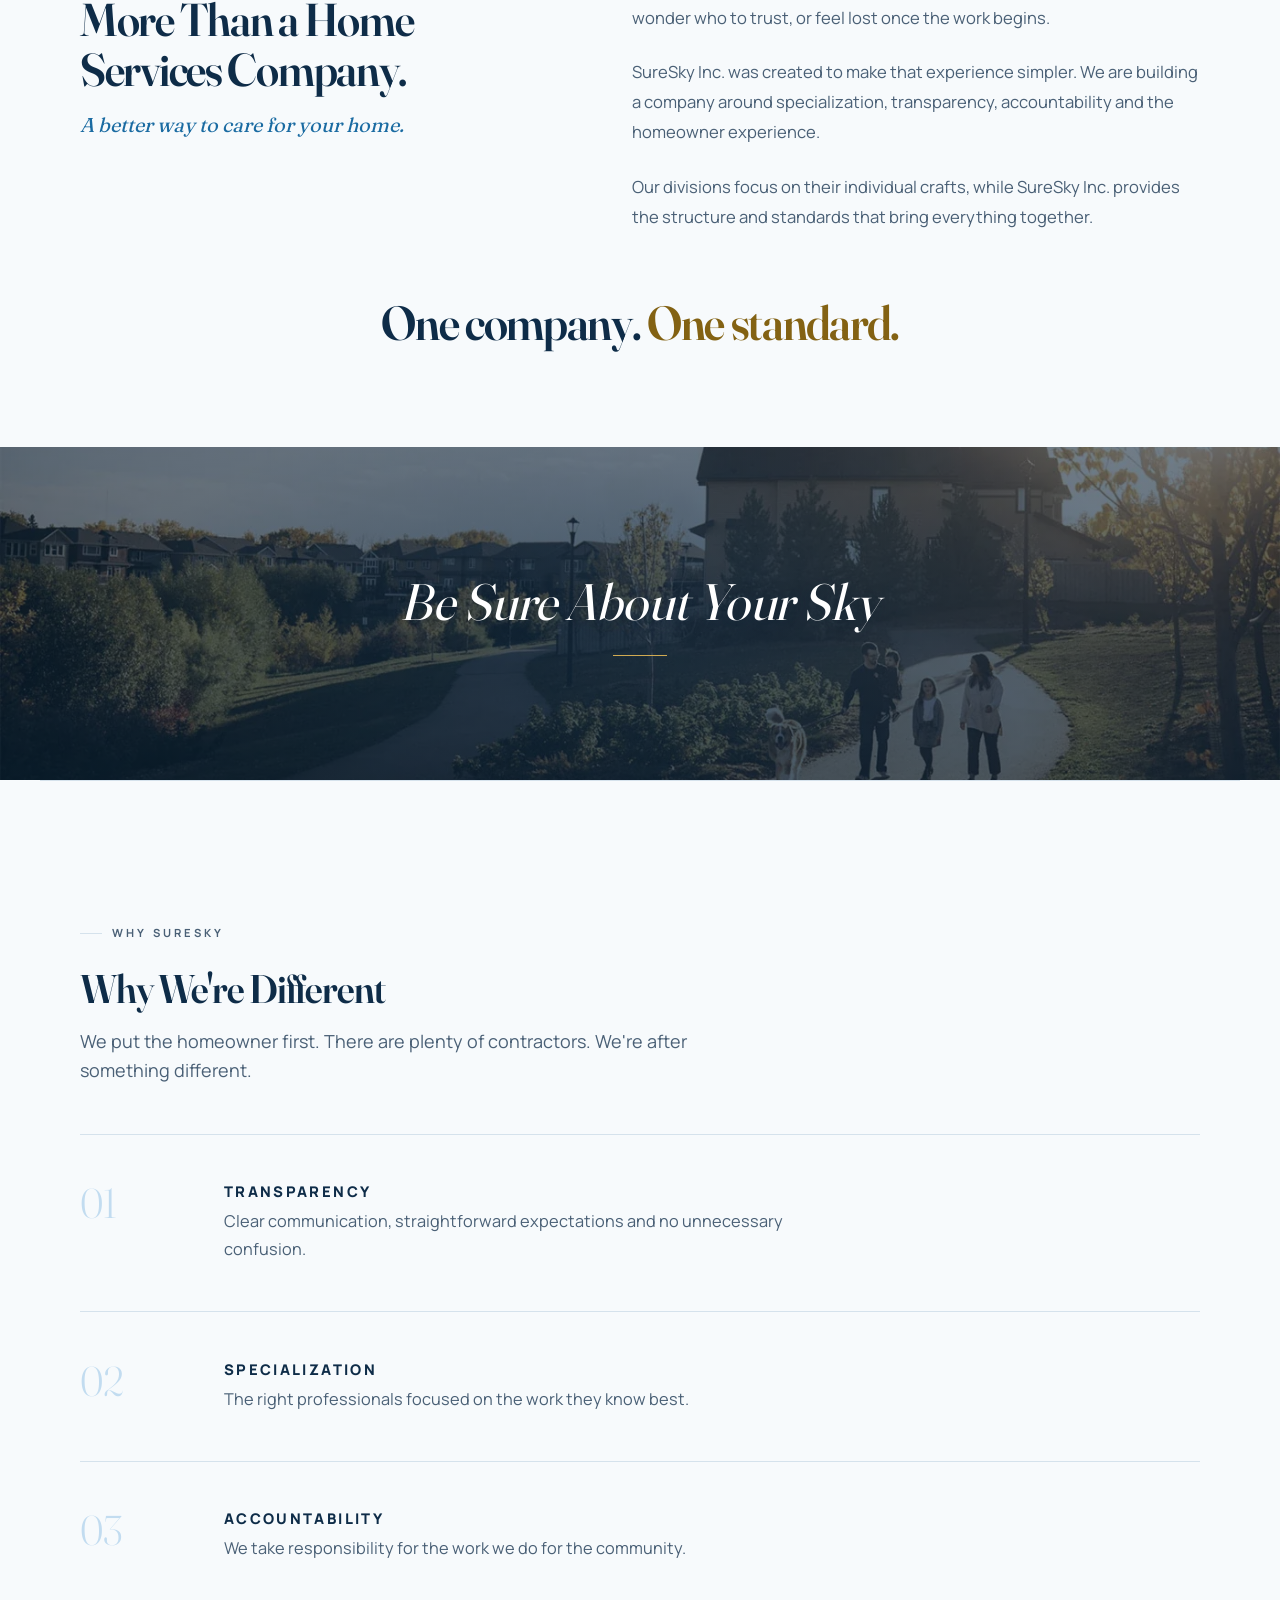
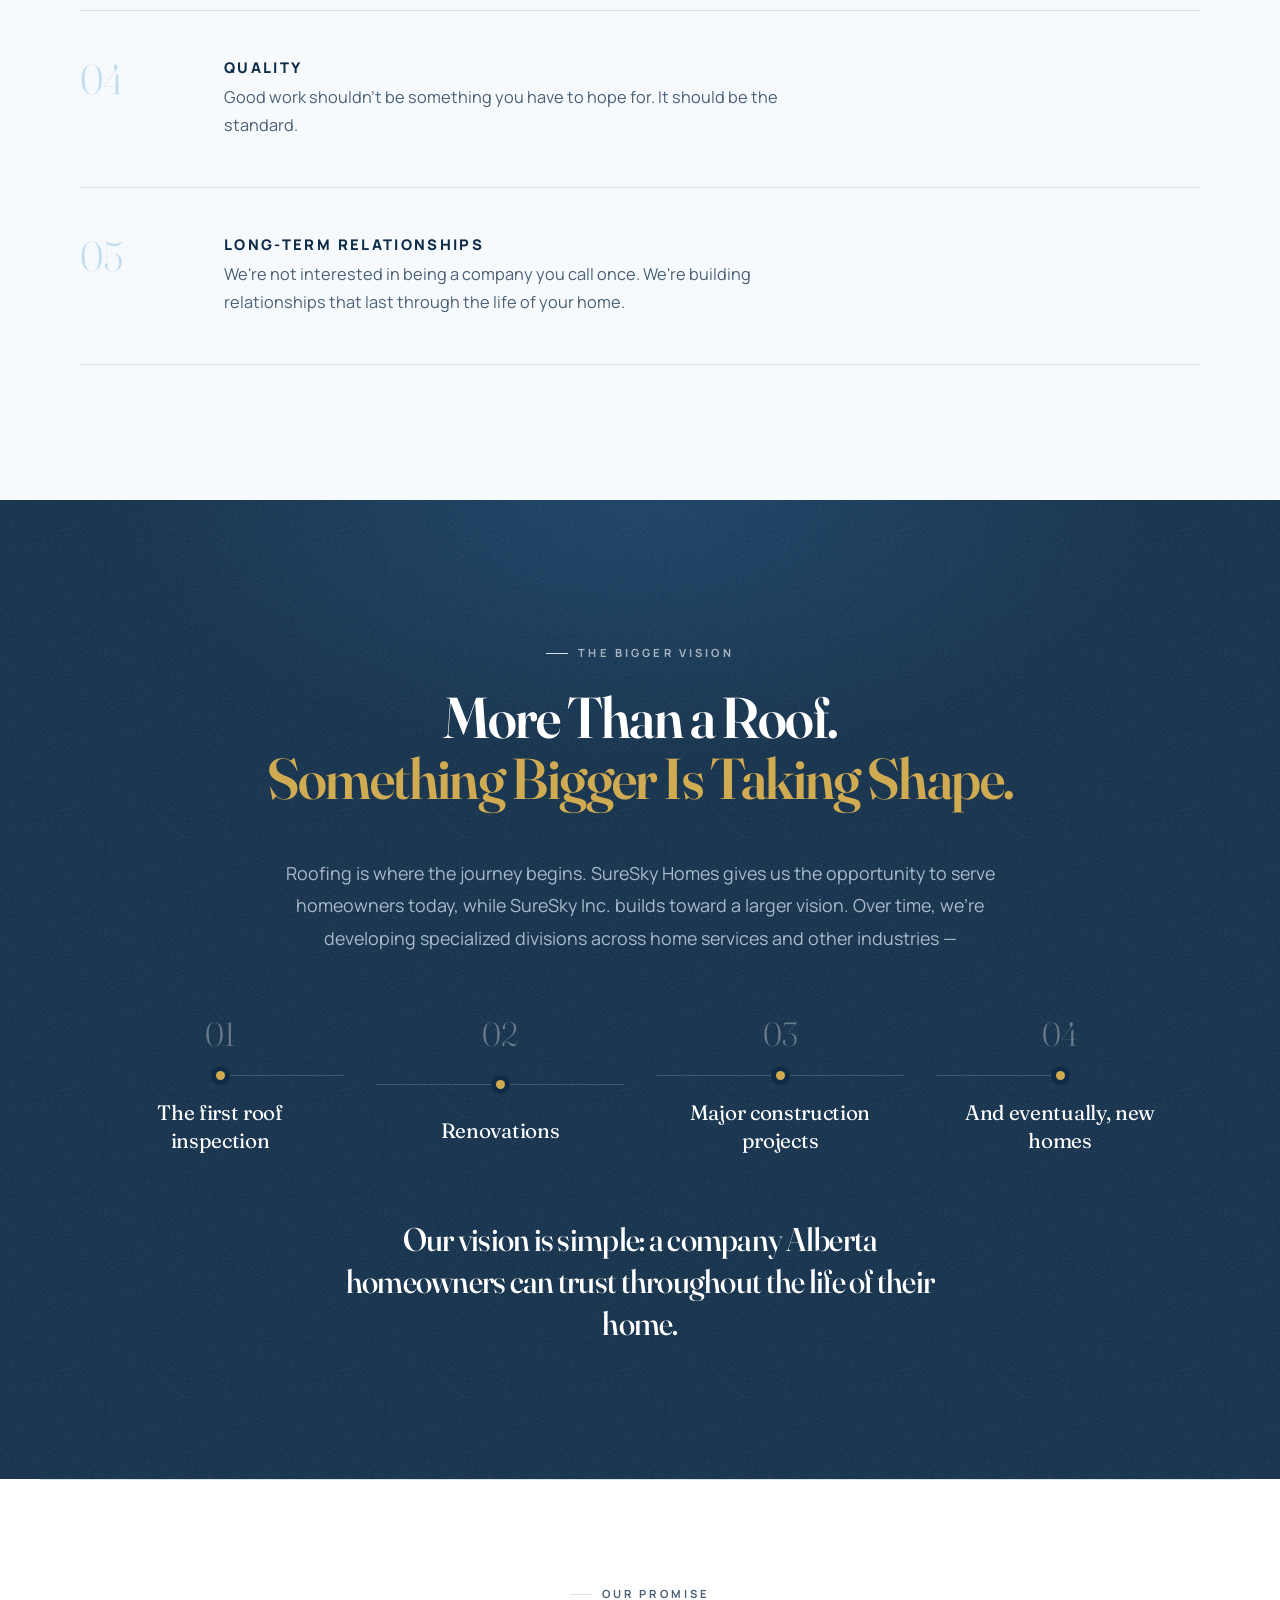
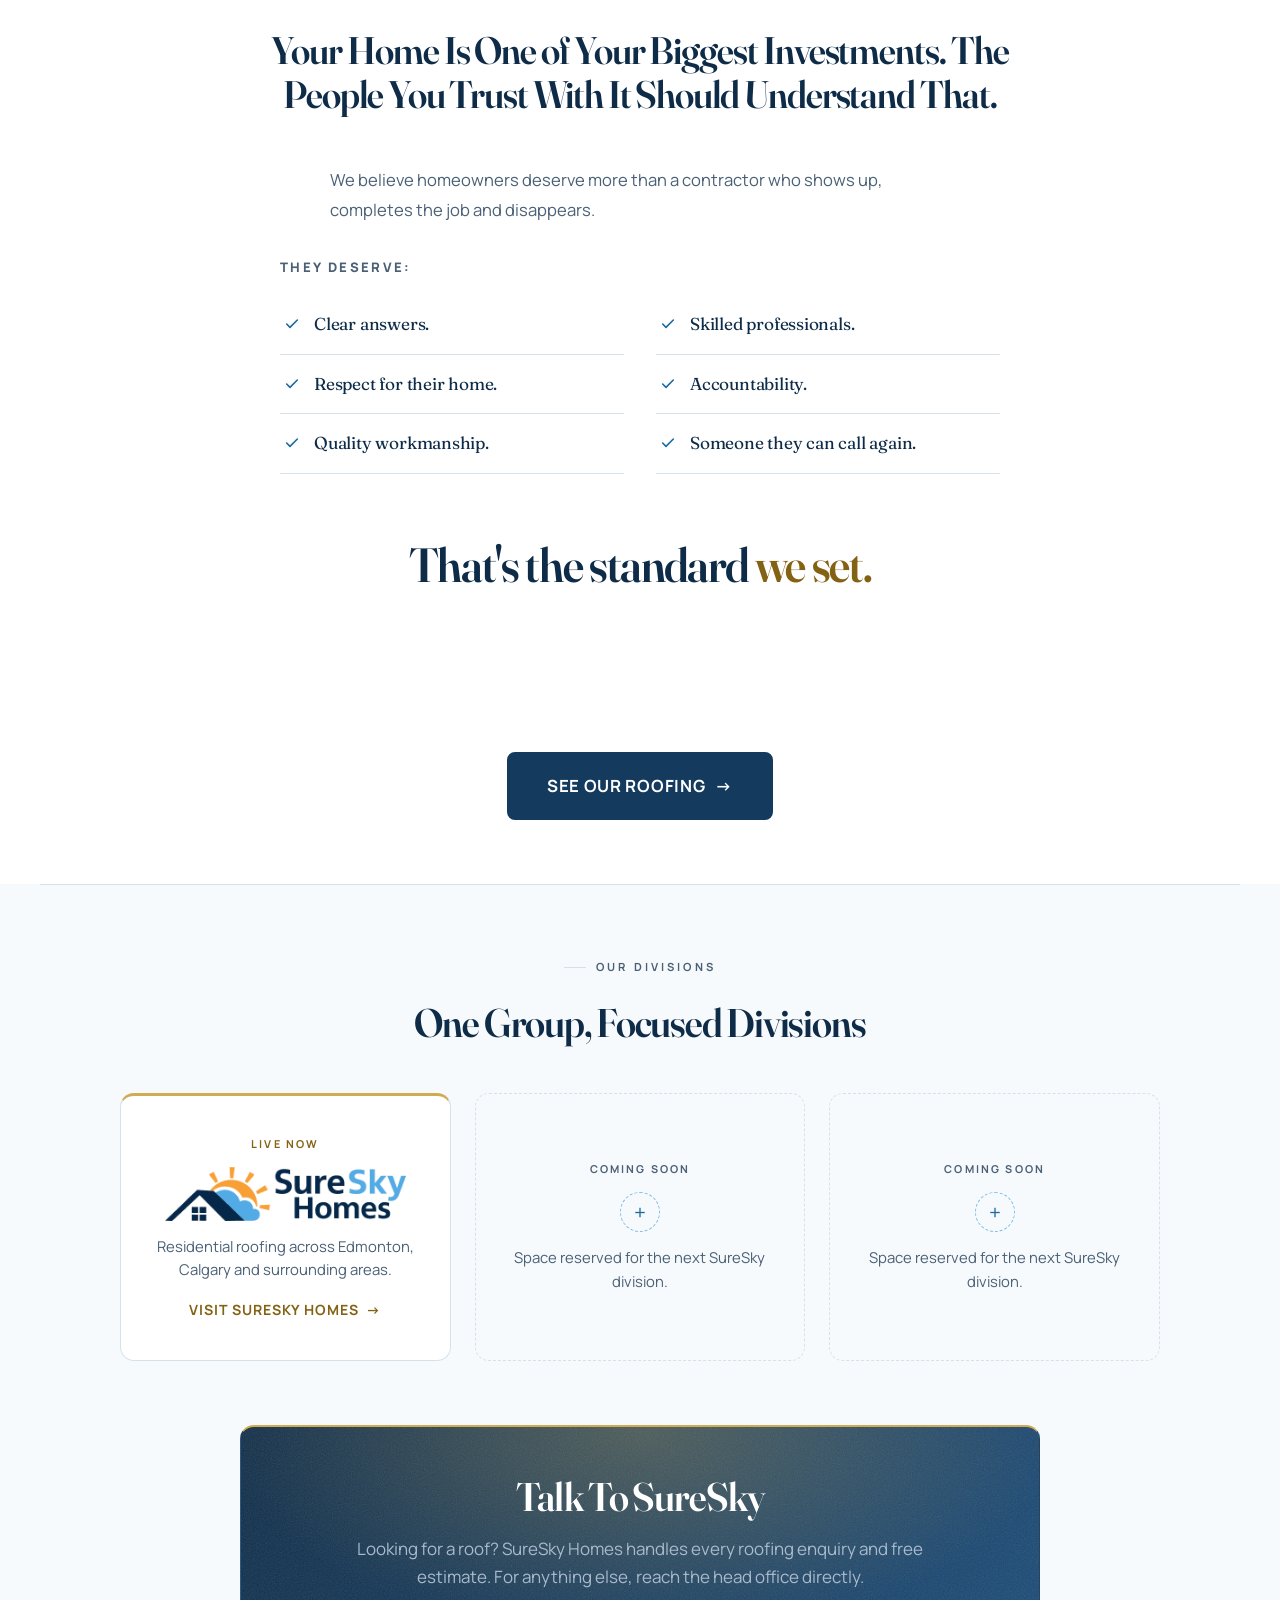
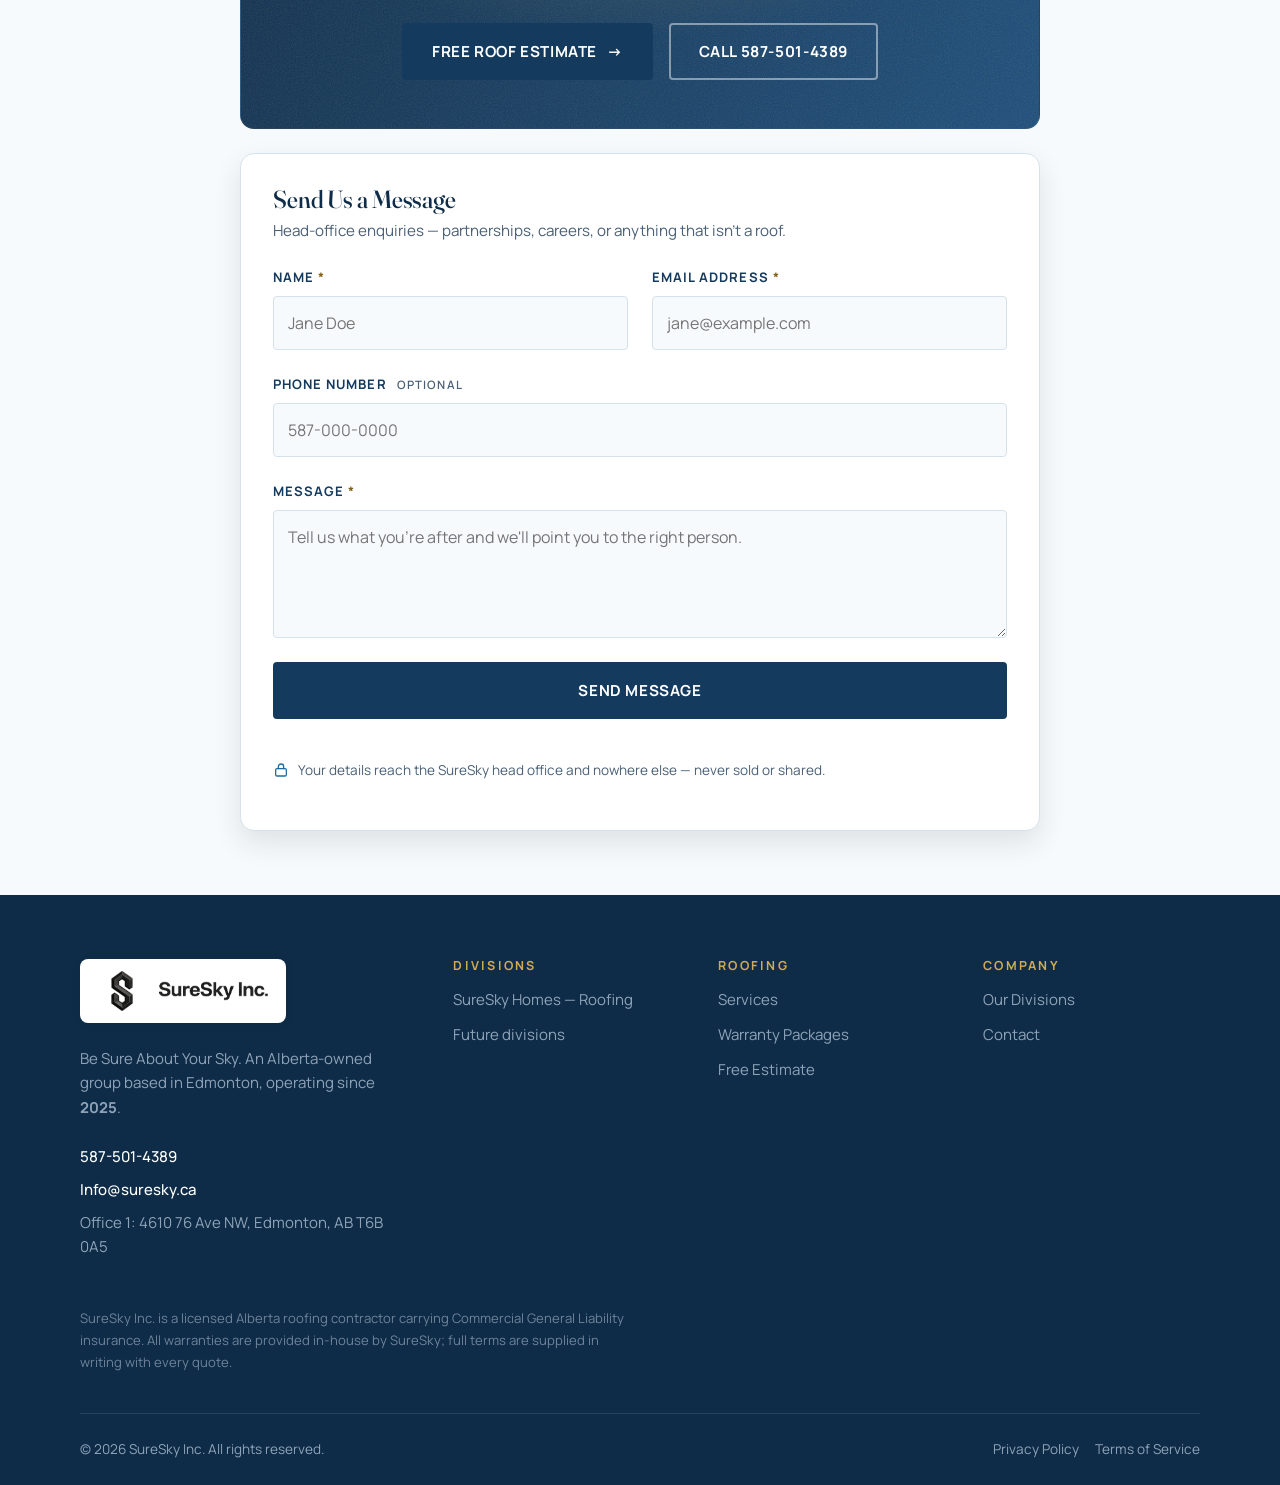
==== commit 792a9e9c: "Improve Homes local SEO and mobile conversion" ====
--- a/index.html
+++ b/index.html
@@ -1,6 +1,14 @@
 <!DOCTYPE html>
 <html lang="en-CA">
 <head>
+<!-- Google tag (gtag.js) -->
+<script async src="https://www.googletagmanager.com/gtag/js?id=G-XSYNY932LQ"></script>
+<script>
+  window.dataLayer = window.dataLayer || [];
+  function gtag(){dataLayer.push(arguments);}
+  gtag('js', new Date());
+  gtag('config', 'G-XSYNY932LQ');
+</script>
 <meta charset="utf-8">
 <meta name="viewport" content="width=device-width, initial-scale=1">
 <title>SureSky Inc. | Be Sure About Your Sky</title>
@@ -578,7 +586,7 @@
 
     <p class="footer__note">
       SureSky Inc. is a licensed Alberta roofing contractor carrying Commercial General Liability
-      insurance and WCB Alberta coverage. All warranties are provided in-house by SureSky; full
+      insurance. All warranties are provided in-house by SureSky; full
       terms are supplied in writing with every quote.
     </p>
 
--- a/styles.css
+++ b/styles.css
@@ -875,6 +875,19 @@
   letter-spacing: -.03em;
 }
 .stat__num span { color: inherit; }   /* one colour per value */
+.stat__num--word {
+  letter-spacing: -.03em;
+  text-transform: uppercase;
+}
+.stats--trust .stat__num {
+  display: flex;
+  align-items: center;
+  justify-content: center;
+  min-height: 2.15rem;
+  font-size: clamp(1.55rem, 2.3vw, 2rem);
+  line-height: 1;
+  letter-spacing: -.03em;
+}
 .stat__label {
   font-size: .8rem;
   font-weight: 700;
@@ -882,6 +895,12 @@
   text-transform: uppercase;
   color: var(--text-soft);
   margin-top: 8px;
+}
+.stats--trust .stat__label {
+  display: flex;
+  align-items: flex-start;
+  justify-content: center;
+  min-height: 3.35em;
 }
 
 /* --------------------------------------------------------------------------
@@ -1467,12 +1486,19 @@
   place-items: center;
 }
 .docpage img {
-  width: auto;
+  /* Under place-items:center the grid item doesn't stretch, so width:auto
+     had no definite size to derive from before the lazy image decoded — the
+     page sat at ~0 height, then popped in and shoved #estimate down mid-
+     scroll (the "Free Estimate" anchor was landing short of the form).
+     A viewport-aware width plus aspect-ratio reserves a definite box while
+     keeping the portrait proportions intact on short viewports. */
+  width: min(100%, clamp(240px, 41.03vh, 424px));
   height: auto;
-  max-width: 100%;
+  aspect-ratio: 1191 / 1684;
   /* Caps the frame height so seven portrait pages stay compact. Native is
      1684px tall, so this only ever scales down. */
   max-height: clamp(340px, 58vh, 600px);
+  object-fit: contain;
   border: 1px solid var(--line);
   border-radius: var(--r-sm);
   box-shadow: var(--shadow-sm);
@@ -1568,6 +1594,179 @@
 .rating-badge__meta { font-size: .88rem; color: var(--text-soft); margin-top: 4px; }
 
 .reviews { display: grid; gap: var(--s-3); }
+.reviews--featurable {
+  display: block;
+  width: 100%;
+  min-width: 0;
+}
+.reviews--featurable > [data-featurable-async] {
+  display: block;
+  width: 100%;
+  max-width: 100%;
+  min-width: 0;
+  contain: inline-size;
+}
+
+/* --------------------------------------------------------------------------
+   15a. SERVICE AREAS + FAQ
+   -------------------------------------------------------------------------- */
+.area-grid,
+.faq-grid {
+  display: grid;
+  gap: var(--s-5);
+  align-items: start;
+}
+.section--areas {
+  position: relative;
+  overflow: hidden;
+}
+.section--areas::after {
+  content: "";
+  position: absolute;
+  right: -12rem;
+  bottom: -14rem;
+  width: 32rem;
+  aspect-ratio: 1;
+  border: 1px solid rgba(255, 255, 255, .08);
+  border-radius: 50%;
+  pointer-events: none;
+}
+.area-list {
+  position: relative;
+  z-index: 1;
+  padding: var(--s-4);
+  border: 1px solid rgba(255, 255, 255, .14);
+  border-radius: var(--r-lg);
+  background: rgba(255, 255, 255, .055);
+}
+.area-list__primary {
+  display: grid;
+  gap: 6px;
+  padding-bottom: var(--s-3);
+  border-bottom: 1px solid rgba(255, 255, 255, .14);
+}
+.area-list__label {
+  color: var(--accent-on-dark);
+  font-size: .72rem;
+  font-weight: 800;
+  letter-spacing: .15em;
+  text-transform: uppercase;
+}
+.area-list__primary strong {
+  color: var(--white);
+  font-family: var(--font-display);
+  font-size: clamp(2rem, 5vw, 3.4rem);
+  line-height: 1;
+}
+.area-list__primary > span:last-child { color: #A9BACC; }
+.area-chips {
+  display: flex;
+  flex-wrap: wrap;
+  gap: 10px;
+  margin: var(--s-3) 0 0;
+  padding: 0;
+  list-style: none;
+}
+.area-chips li {
+  padding: 9px 13px;
+  border: 1px solid rgba(255, 255, 255, .14);
+  border-radius: 999px;
+  color: var(--white);
+  font-size: .88rem;
+  font-weight: 700;
+}
+.area-map {
+  position: relative;
+  min-height: 280px;
+  margin-top: var(--s-3);
+  overflow: hidden;
+  border: 1px solid rgba(255, 255, 255, .16);
+  border-radius: var(--r-md);
+  background: var(--navy-900);
+  box-shadow: 0 18px 34px rgba(7, 24, 40, .22);
+}
+.area-map iframe {
+  position: absolute;
+  inset: 0;
+  width: 100%;
+  height: 100%;
+  border: 0;
+  pointer-events: none;
+}
+.area-map::after {
+  content: "";
+  position: absolute;
+  inset: auto 0 0;
+  height: 30%;
+  background: linear-gradient(to top, rgba(16, 35, 58, .54), transparent);
+  pointer-events: none;
+}
+.area-map__caption {
+  position: absolute;
+  left: 14px;
+  bottom: 14px;
+  z-index: 1;
+  display: inline-flex;
+  align-items: center;
+  gap: 8px;
+  padding: 9px 12px;
+  border: 1px solid rgba(255, 255, 255, .2);
+  border-radius: 999px;
+  background: rgba(16, 35, 58, .88);
+  color: var(--white);
+  font-size: .78rem;
+  font-weight: 800;
+  letter-spacing: .06em;
+  text-transform: uppercase;
+  pointer-events: none;
+}
+.area-map__caption svg { width: 16px; height: 16px; color: var(--accent-on-dark); }
+.faq-list {
+  border-top: 1px solid var(--line);
+}
+.faq-list details {
+  border-bottom: 1px solid var(--line);
+}
+.faq-list summary {
+  position: relative;
+  padding: 20px 52px 20px 0;
+  color: var(--navy-900);
+  font-family: var(--font-display);
+  font-size: 1.02rem;
+  font-weight: 800;
+  cursor: pointer;
+  list-style: none;
+}
+.faq-list summary::-webkit-details-marker { display: none; }
+.faq-list summary::after {
+  content: "+";
+  position: absolute;
+  top: 50%;
+  right: 8px;
+  transform: translateY(-50%);
+  color: var(--accent-ink);
+  font-size: 1.5rem;
+  line-height: 1;
+}
+.faq-list details[open] summary::after { content: "−"; }
+.faq-list summary:hover { color: var(--sky-600); }
+.faq-list summary:focus-visible {
+  outline: 3px solid var(--sky-500);
+  outline-offset: 4px;
+  border-radius: 2px;
+}
+.faq-list details p {
+  max-width: 68ch;
+  margin: 0;
+  padding: 0 52px 20px 0;
+  color: var(--text-soft);
+}
+.faq-list details a {
+  color: var(--sky-600);
+  font-weight: 700;
+  text-decoration: underline;
+  text-underline-offset: 3px;
+}
 .review {
   background: var(--white);
   border: 1px solid var(--line);
@@ -2659,6 +2858,9 @@
   transform: translateY(-3px) scale(1.03);
   box-shadow: 0 16px 34px var(--cta-glow);
 }
+.fab-call {
+  display: none;
+}
 .fab-estimate:active { transform: translateY(-1px) scale(.99); }
 
 /* Hidden while the estimate form is already on screen */
@@ -2731,6 +2933,10 @@
   :root { --gutter: 32px; }
   .stats { grid-template-columns: repeat(4, 1fr); }
   .stat { border-bottom: 0; }
+  .stats--trust { grid-template-columns: repeat(2, 1fr); }
+  .stats--trust .stat { border-bottom: 1px solid var(--line); }
+  .stats--trust .stat:nth-child(2n) { border-right: 0; }
+  .stats--trust .stat:nth-child(n+3) { border-bottom: 0; }
   .grid--2 { grid-template-columns: repeat(2, 1fr); }
   .grid--3 { grid-template-columns: repeat(2, 1fr); }
   .grid--4 { grid-template-columns: repeat(2, 1fr); }
@@ -2787,7 +2993,12 @@
   .hero { padding-top: var(--s-8); }
   .hero__grid { grid-template-columns: 1.12fr .88fr; gap: var(--s-6); }
   .feature { grid-template-columns: 1fr 1fr; gap: var(--s-6); }
+  .area-grid { grid-template-columns: .9fr 1.1fr; gap: var(--s-6); }
+  .faq-grid { grid-template-columns: .78fr 1.22fr; gap: var(--s-6); }
   .feature--rev .feature__media { order: -1; }
+  .stats--trust { grid-template-columns: repeat(4, 1fr); }
+  .stats--trust .stat { border-right: 1px solid var(--line); border-bottom: 0; }
+  .stats--trust .stat:last-child { border-right: 0; }
   .grid--3 { grid-template-columns: repeat(3, 1fr); }
   .grid--4 { grid-template-columns: repeat(4, 1fr); }
   .tiers { grid-template-columns: repeat(3, 1fr); }
@@ -2929,17 +3140,42 @@
   .hero__logo--chip img { height: 46px; }
   .hero__trust { padding: 7px 13px 7px 9px; font-size: .8rem; margin-bottom: var(--s-2); }
   .hero__sub { font-size: 1.02rem; margin-bottom: var(--s-3); }
+  .area-map { min-height: 240px; }
 
   .tier__logo, .wblock__logo { height: 78px; }
   .logo__img { height: 36px; }
   /* Compact FAB so it never sits over body copy or the footer form */
   .fab-estimate {
+    display: none !important;
+  }
+  .fab-call {
+    position: fixed;
     left: 12px;
     bottom: 12px;
-    min-height: 46px;
+    z-index: 850;
+    display: inline-flex;
+    align-items: center;
+    justify-content: center;
+    gap: 9px;
+    min-height: 48px;
     padding: 11px 18px;
+    border: 2px solid var(--cta);
+    border-radius: 999px;
+    background: var(--cta);
+    box-shadow: var(--shadow-md);
+    color: var(--cta-text);
+    font-family: var(--font-display);
     font-size: .84rem;
+    font-weight: 800;
+    letter-spacing: .04em;
+    text-transform: uppercase;
+    transition: transform var(--base) var(--ease), box-shadow var(--base) var(--ease), background-color var(--base) var(--ease);
   }
+  .fab-call svg { width: 18px; height: 18px; }
+  .fab-call:hover { background: var(--cta-hover); transform: translateY(-2px); box-shadow: 0 12px 28px var(--cta-glow); }
+  .fab-call:focus-visible { outline: 3px solid var(--accent); outline-offset: 3px; }
+  .fab-call.is-hidden { opacity: 0; visibility: hidden; pointer-events: none; transform: translateY(8px); }
+  body.nav-open .fab-call { display: none; }
   .hero__logo--chip { padding: 10px 16px; }
   .logo--chip { padding: 10px 14px; }
   .logo--chip .logo__img { height: 34px; }
@@ -2949,6 +3185,28 @@
   .stats-wrap { margin-top: calc(var(--s-5) * -1); }
   .stat:nth-child(2n) { border-right: 0; }
   .stat:nth-child(n+3) { border-bottom: 0; }
+}
+
+@media (max-width: 359px) {
+  .stats--trust .stat {
+    min-width: 0;
+    padding-inline: 10px;
+  }
+  .stats--trust .stat__num { font-size: 1.3rem; }
+  .stats--trust .stat__label {
+    font-size: .7rem;
+    letter-spacing: .09em;
+  }
+  #reviews { overflow: hidden; }
+  #reviews .reviews--featurable {
+    width: calc(100% + (var(--gutter) * 2));
+    margin-inline: calc(var(--gutter) * -1);
+  }
+  #reviews .reviews--featurable .shadow-wrapper {
+    width: 104.92%;
+    transform: scale(.953);
+    transform-origin: top left;
+  }
 }
 
 /* --------------------------------------------------------------------------
